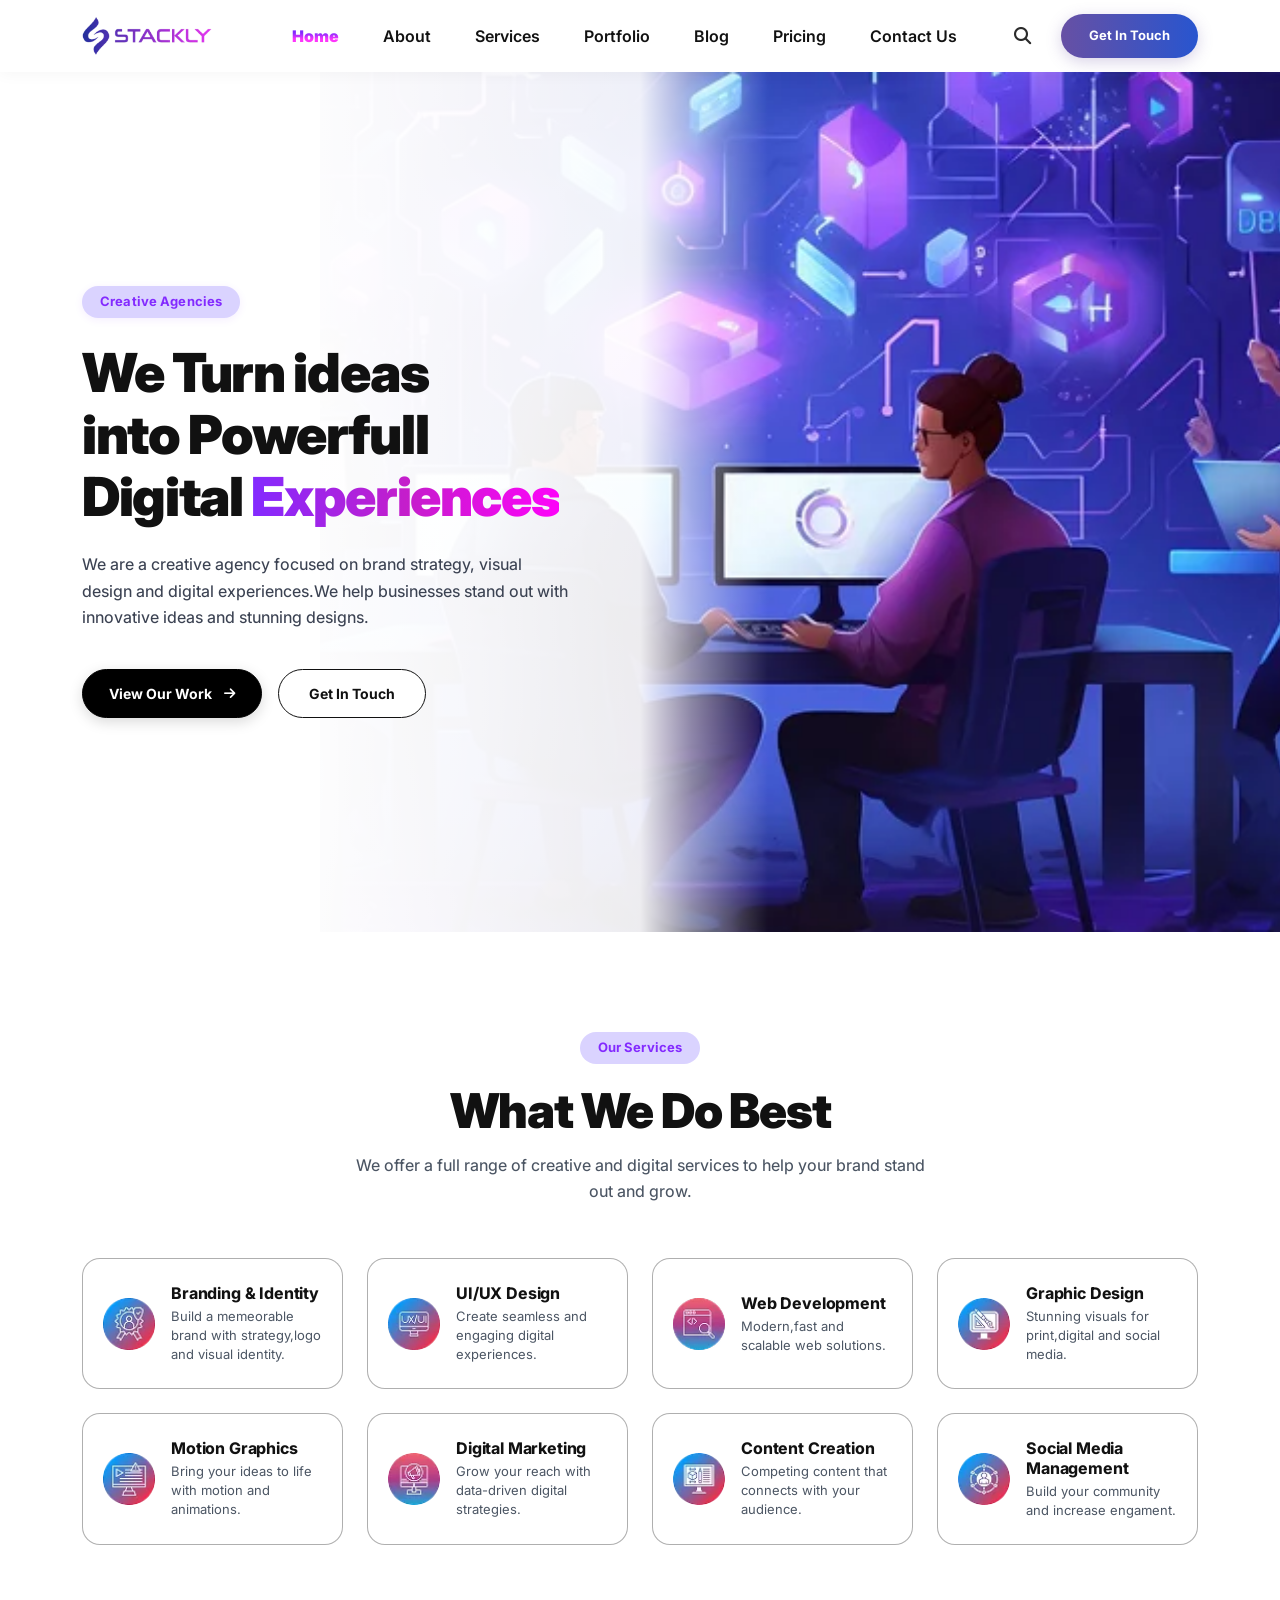
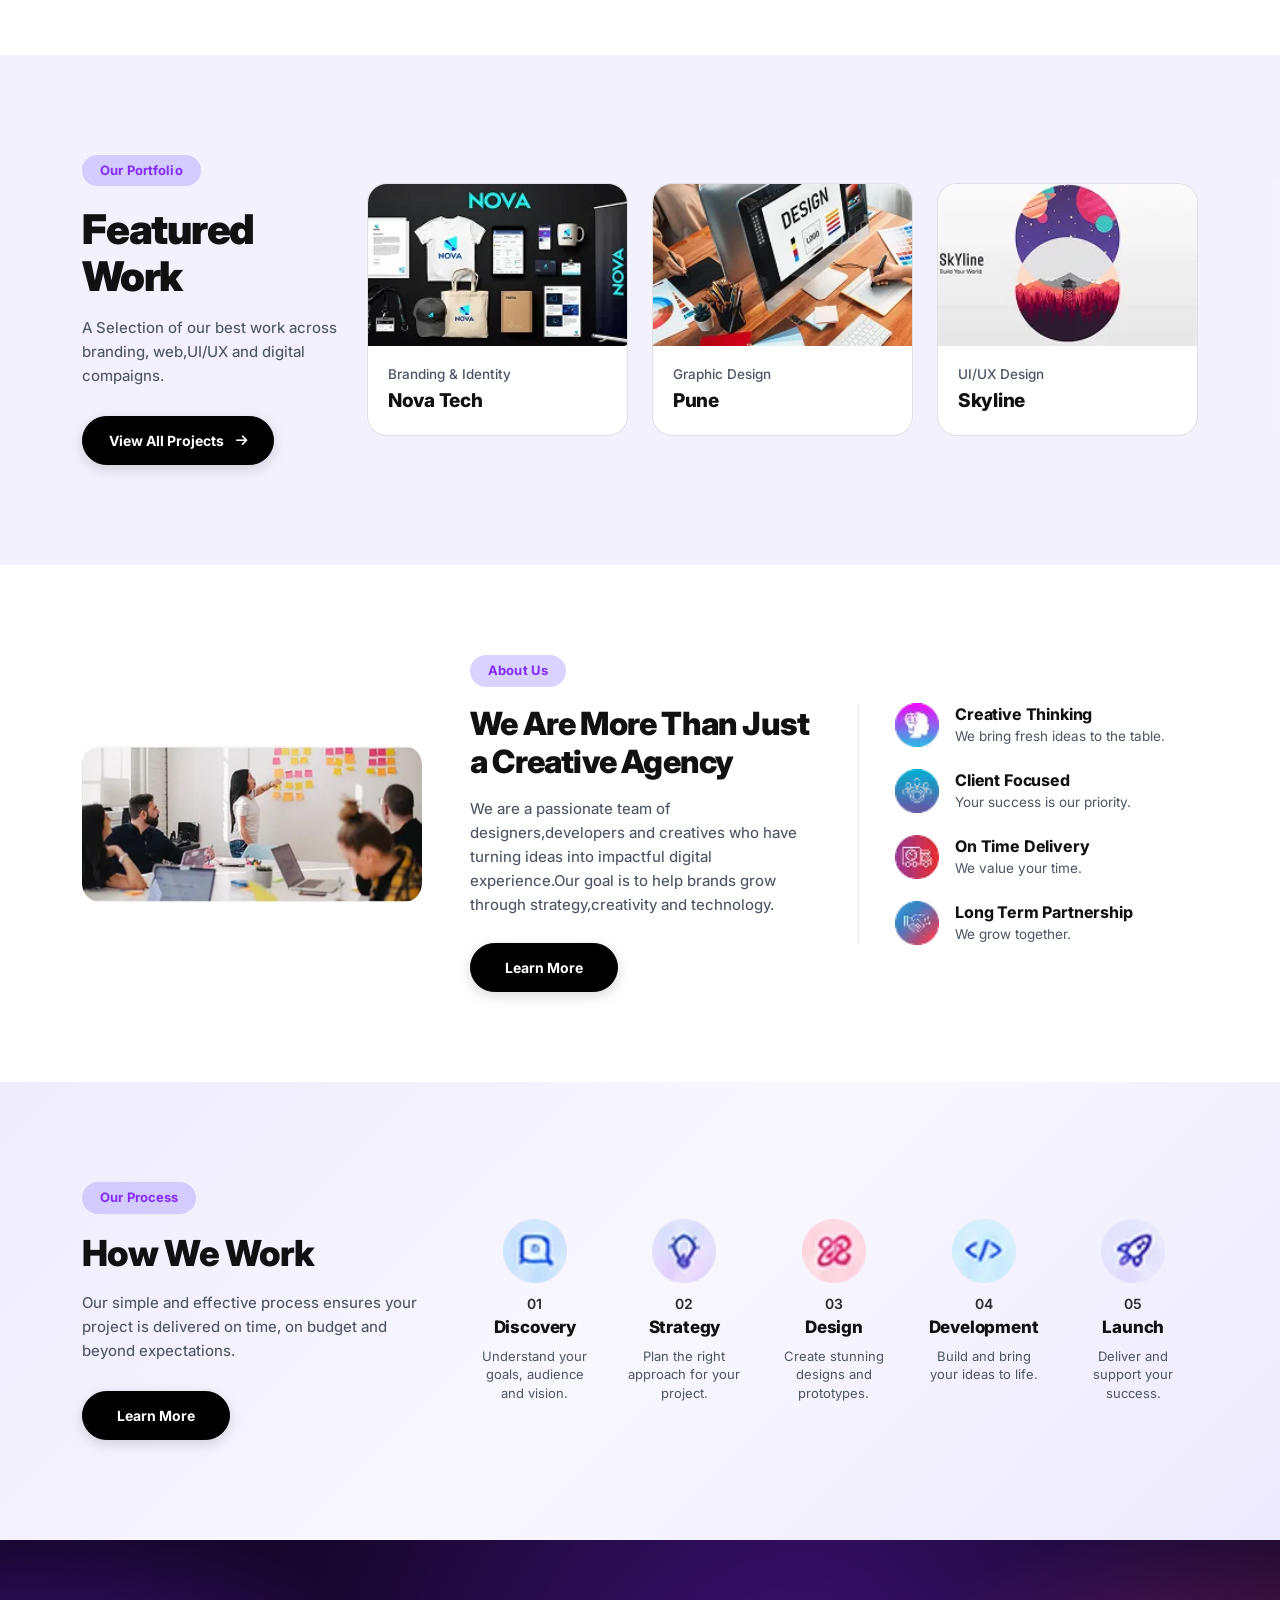
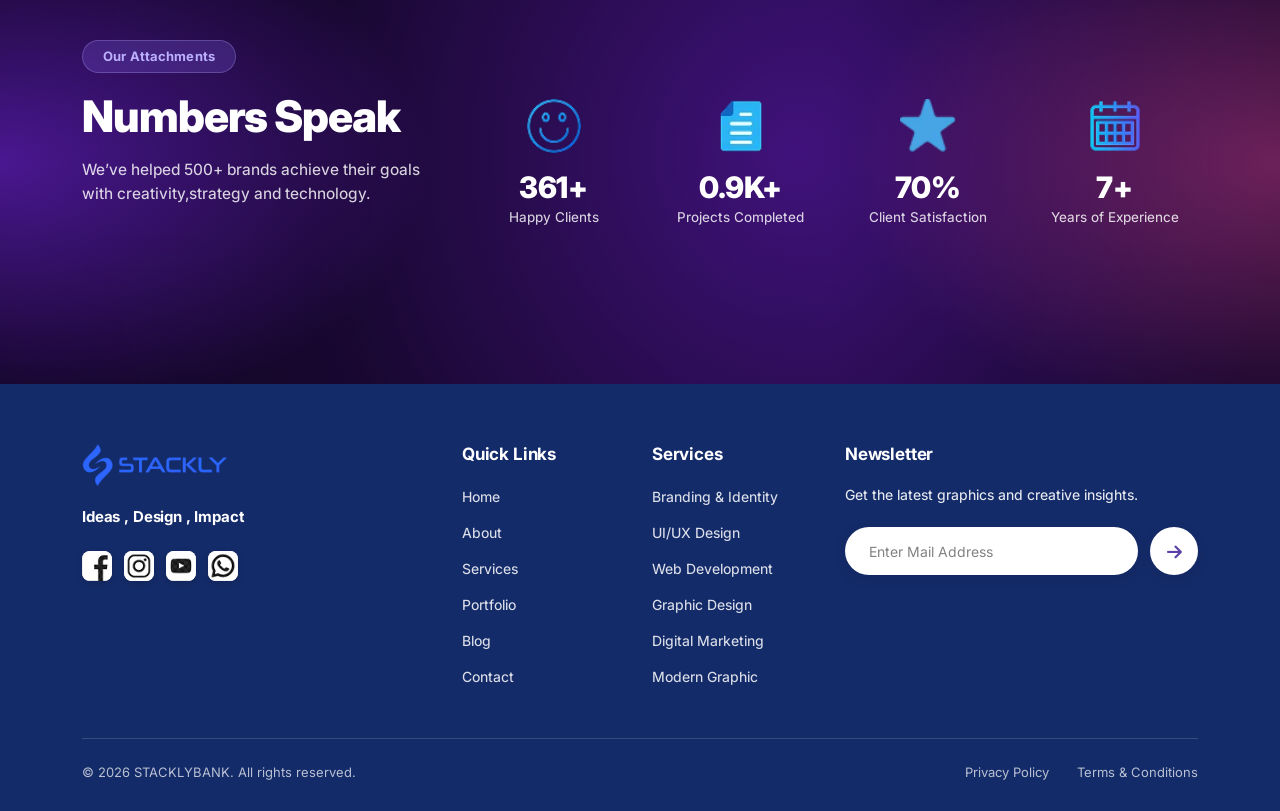
==== index.html @ 0c62f1fb "refactor: home page section updated" ====
<!doctype html>
<html lang="en">
  <head>
    <meta charset="UTF-8" />
    <meta name="viewport" content="width=device-width, initial-scale=1.0" />
    <title>Stackly - Creative Agency (Portfolio & Creative)</title>

    <!-- Google Fonts: Inter -->
    <link rel="preconnect" href="https://fonts.googleapis.com" />
    <link rel="preconnect" href="https://fonts.gstatic.com" crossorigin />
    <link
      href="https://fonts.googleapis.com/css2?family=Inter:wght@400;500;600;700;800;900&display=swap"
      rel="stylesheet"
    />

    <!-- Bootstrap 5 CSS -->
    <link
      href="https://cdn.jsdelivr.net/npm/bootstrap@5.3.3/dist/css/bootstrap.min.css"
      rel="stylesheet"
    />

    <!-- FontAwesome 6 Latest -->
    <link
      rel="stylesheet"
      href="https://cdnjs.cloudflare.com/ajax/libs/font-awesome/6.5.2/css/all.min.css"
    />

    <!-- Custom CSS -->
    <link rel="stylesheet" href="assets/css/styles.css" />
  </head>
  <body data-page="home">
    <!-- Common Header Placeholder -->
    <div id="header-placeholder"></div>

    <!-- Main Content Area -->
    <main class="main-content">
      <!-- Hero Section -->
      <section class="hero-section">
        <!-- Full Cover Hero Background Image -->
        <div class="hero-bg-cover">
          <img
            src="assets/images/home/home-hero-section-image.webp"
            alt="Creative Agency Digital Experiences"
            class="hero-bg-img"
          />
          <div class="hero-bg-overlay"></div>
        </div>

        <div class="container hero-container">
          <div class="row align-items-center min-vh-hero">
            <!-- Left Content Column -->
            <div class="col-lg-7 col-xl-6 hero-content-col">
              <div class="hero-badge">
                <span>Creative Agencies</span>
              </div>
              <h1 class="hero-title">
                We Turn ideas<br />
                into Powerfull<br />
                Digital <span class="gradient-text">Experiences</span>
              </h1>
              <p class="hero-description">
                We are a creative agency focused on brand strategy, visual
                design and digital experiences.We help businesses stand out with
                innovative ideas and stunning designs.
              </p>
              <div class="hero-cta-group">
                <a href="#" class="btn btn-hero-primary">
                  <span>View Our Work</span>
                  <span class="btn-icon">
                    <i class="fa-solid fa-arrow-right"></i>
                  </span>
                </a>
                <a href="#" class="btn btn-hero-secondary"> Get In Touch </a>
              </div>
            </div>
          </div>
        </div>
      </section>

      <!-- What We Do Best / Our Services Section -->
      <section class="what-we-do-section">
        <div class="container">
          <!-- Section Header -->
          <div class="section-header text-center">
            <div class="section-badge">
              <span>Our Services</span>
            </div>
            <h2 class="section-title">What We Do Best</h2>
            <p class="section-subtitle">
              We offer a full range of creative and digital services to help
              your brand stand out and grow.
            </p>
          </div>

          <!-- Services Grid -->
          <div class="row g-4 services-grid">
            <!-- Service Card 1 -->
            <div class="col-12 col-sm-6 col-lg-3">
              <div class="service-card">
                <div class="service-icon-wrapper">
                  <img
                    src="assets/images/home/home-what-we-do-best-img-1.webp"
                    alt="Branding & Identity"
                    class="service-icon-img"
                  />
                </div>
                <div class="service-card-content">
                  <h3 class="service-card-title">Branding &amp; Identity</h3>
                  <p class="service-card-desc">
                    Build a memeorable brand with strategy,logo and visual
                    identity.
                  </p>
                </div>
              </div>
            </div>

            <!-- Service Card 2 -->
            <div class="col-12 col-sm-6 col-lg-3">
              <div class="service-card">
                <div class="service-icon-wrapper">
                  <img
                    src="assets/images/home/home-what-we-do-best-img-2.webp"
                    alt="UI/UX Design"
                    class="service-icon-img"
                  />
                </div>
                <div class="service-card-content">
                  <h3 class="service-card-title">UI/UX Design</h3>
                  <p class="service-card-desc">
                    Create seamless and engaging digital experiences.
                  </p>
                </div>
              </div>
            </div>

            <!-- Service Card 3 -->
            <div class="col-12 col-sm-6 col-lg-3">
              <div class="service-card">
                <div class="service-icon-wrapper">
                  <img
                    src="assets/images/home/home-what-we-do-best-img-3.webp"
                    alt="Web Development"
                    class="service-icon-img"
                  />
                </div>
                <div class="service-card-content">
                  <h3 class="service-card-title">Web Development</h3>
                  <p class="service-card-desc">
                    Modern,fast and scalable web solutions.
                  </p>
                </div>
              </div>
            </div>

            <!-- Service Card 4 -->
            <div class="col-12 col-sm-6 col-lg-3">
              <div class="service-card">
                <div class="service-icon-wrapper">
                  <img
                    src="assets/images/home/home-what-we-do-best-img-4.webp"
                    alt="Graphic Design"
                    class="service-icon-img"
                  />
                </div>
                <div class="service-card-content">
                  <h3 class="service-card-title">Graphic Design</h3>
                  <p class="service-card-desc">
                    Stunning visuals for print,digital and social media.
                  </p>
                </div>
              </div>
            </div>

            <!-- Service Card 5 -->
            <div class="col-12 col-sm-6 col-lg-3">
              <div class="service-card">
                <div class="service-icon-wrapper">
                  <img
                    src="assets/images/home/home-what-we-do-best-img-5.webp"
                    alt="Motion Graphics"
                    class="service-icon-img"
                  />
                </div>
                <div class="service-card-content">
                  <h3 class="service-card-title">Motion Graphics</h3>
                  <p class="service-card-desc">
                    Bring your ideas to life with motion and animations.
                  </p>
                </div>
              </div>
            </div>

            <!-- Service Card 6 -->
            <div class="col-12 col-sm-6 col-lg-3">
              <div class="service-card">
                <div class="service-icon-wrapper">
                  <img
                    src="assets/images/home/home-what-we-do-best-img-6.webp"
                    alt="Digital Marketing"
                    class="service-icon-img"
                  />
                </div>
                <div class="service-card-content">
                  <h3 class="service-card-title">Digital Marketing</h3>
                  <p class="service-card-desc">
                    Grow your reach with data-driven digital strategies.
                  </p>
                </div>
              </div>
            </div>

            <!-- Service Card 7 -->
            <div class="col-12 col-sm-6 col-lg-3">
              <div class="service-card">
                <div class="service-icon-wrapper">
                  <img
                    src="assets/images/home/home-what-we-do-best-img-7.webp"
                    alt="Content Creation"
                    class="service-icon-img"
                  />
                </div>
                <div class="service-card-content">
                  <h3 class="service-card-title">Content Creation</h3>
                  <p class="service-card-desc">
                    Competing content that connects with your audience.
                  </p>
                </div>
              </div>
            </div>

            <!-- Service Card 8 -->
            <div class="col-12 col-sm-6 col-lg-3">
              <div class="service-card">
                <div class="service-icon-wrapper">
                  <img
                    src="assets/images/home/home-what-we-do-best-img-8.webp"
                    alt="Social Media Management"
                    class="service-icon-img"
                  />
                </div>
                <div class="service-card-content">
                  <h3 class="service-card-title">Social Media Management</h3>
                  <p class="service-card-desc">
                    Build your community and increase engament.
                  </p>
                </div>
              </div>
            </div>
          </div>
        </div>
      </section>

      <!-- Featured Work / Our Portfolio Section -->
      <section class="featured-work-section">
        <div class="container">
          <div class="row g-4 align-items-center">
            <!-- Left Info Column -->
            <div class="col-12 col-lg-3">
              <div class="featured-work-content">
                <div class="featured-badge">
                  <span>Our Portfolio</span>
                </div>
                <h2 class="featured-title">Featured Work</h2>
                <p class="featured-desc">
                  A Selection of our best work across branding, web,UI/UX and
                  digital compaigns.
                </p>
                <a href="#" class="btn btn-featured-work">
                  <span>View All Projects</span>
                  <span class="btn-icon">
                    <i class="fa-solid fa-arrow-right"></i>
                  </span>
                </a>
              </div>
            </div>

            <!-- Card 1: Nova Tech -->
            <div class="col-12 col-sm-6 col-md-4 col-lg-3">
              <a href="#" class="featured-work-card-link">
                <div class="featured-work-card">
                  <div class="featured-work-img-wrapper">
                    <img
                      src="assets/images/home/home-featured-work-1.webp"
                      alt="Nova Tech - Branding & Identity"
                      class="featured-work-img"
                    />
                  </div>
                  <div class="featured-work-card-body">
                    <span class="featured-work-category"
                      >Branding &amp; Identity</span
                    >
                    <h3 class="featured-work-title">Nova Tech</h3>
                  </div>
                </div>
              </a>
            </div>

            <!-- Card 2: Pune -->
            <div class="col-12 col-sm-6 col-md-4 col-lg-3">
              <a href="#" class="featured-work-card-link">
                <div class="featured-work-card">
                  <div class="featured-work-img-wrapper">
                    <img
                      src="assets/images/home/home-featured-work-2.webp"
                      alt="Graphic Design - Pune"
                      class="featured-work-img"
                    />
                  </div>
                  <div class="featured-work-card-body">
                    <span class="featured-work-category">Graphic Design</span>
                    <h3 class="featured-work-title">Pune</h3>
                  </div>
                </div>
              </a>
            </div>

            <!-- Card 3: Skyline -->
            <div class="col-12 col-sm-6 col-md-4 col-lg-3">
              <a href="#" class="featured-work-card-link">
                <div class="featured-work-card">
                  <div class="featured-work-img-wrapper">
                    <img
                      src="assets/images/home/home-featured-work-3.webp"
                      alt="UI/UX Design - Skyline"
                      class="featured-work-img"
                    />
                  </div>
                  <div class="featured-work-card-body">
                    <span class="featured-work-category">UI/UX Design</span>
                    <h3 class="featured-work-title">Skyline</h3>
                  </div>
                </div>
              </a>
            </div>
          </div>
        </div>
      </section>

      <!-- About Us Section -->
      <section class="home-about-section">
        <div class="container">
          <div class="row align-items-center g-4 g-xl-5">
            <!-- Left Column: Image -->
            <div class="col-12 col-lg-4 col-xl-4">
              <div class="home-about-img-wrapper">
                <img
                  src="assets/images/home/home-about-us-leftside-image.webp"
                  alt="We Are More Than Just a Creative Agency"
                  class="home-about-img"
                />
              </div>
            </div>

            <!-- Middle Column: Content & CTA -->
            <div class="col-12 col-lg-4 col-xl-4">
              <div class="home-about-content">
                <div class="home-about-badge">
                  <span>About Us</span>
                </div>
                <h2 class="home-about-title">
                  We Are More Than Just<br />a Creative Agency
                </h2>
                <p class="home-about-desc">
                  We are a passionate team of designers,developers and creatives
                  who have turning ideas into impactful digital experience.Our
                  goal is to help brands grow through strategy,creativity and
                  technology.
                </p>
                <div class="home-about-cta">
                  <a href="#" class="btn btn-home-about"> Learn More </a>
                </div>
              </div>
            </div>

            <!-- Right Column: Features List with Divider -->
            <div class="col-12 col-lg-4 col-xl-4">
              <div class="home-about-features">
                <!-- Feature 1 -->
                <div class="home-about-feature-item">
                  <div class="home-about-feature-icon">
                    <img
                      src="assets/images/home/home-about-us-icon-1.webp"
                      alt="Creative Thinking"
                    />
                  </div>
                  <div class="home-about-feature-text">
                    <h3 class="home-about-feature-title">Creative Thinking</h3>
                    <p class="home-about-feature-desc">
                      We bring fresh ideas to the table.
                    </p>
                  </div>
                </div>

                <!-- Feature 2 -->
                <div class="home-about-feature-item">
                  <div class="home-about-feature-icon">
                    <img
                      src="assets/images/home/home-about-us-icon-2.webp"
                      alt="Client Focused"
                    />
                  </div>
                  <div class="home-about-feature-text">
                    <h3 class="home-about-feature-title">Client Focused</h3>
                    <p class="home-about-feature-desc">
                      Your success is our priority.
                    </p>
                  </div>
                </div>

                <!-- Feature 3 -->
                <div class="home-about-feature-item">
                  <div class="home-about-feature-icon">
                    <img
                      src="assets/images/home/home-about-us-icon-3.webp"
                      alt="On Time Delivery"
                    />
                  </div>
                  <div class="home-about-feature-text">
                    <h3 class="home-about-feature-title">On Time Delivery</h3>
                    <p class="home-about-feature-desc">We value your time.</p>
                  </div>
                </div>

                <!-- Feature 4 -->
                <div class="home-about-feature-item">
                  <div class="home-about-feature-icon">
                    <img
                      src="assets/images/home/home-about-us-icon-4.webp"
                      alt="Long Term Partnership"
                    />
                  </div>
                  <div class="home-about-feature-text">
                    <h3 class="home-about-feature-title">
                      Long Term Partnership
                    </h3>
                    <p class="home-about-feature-desc">We grow together.</p>
                  </div>
                </div>
              </div>
            </div>
          </div>
        </div>
      </section>

      <!-- Our Process / How We Work Section -->
      <section class="home-process-section">
        <div class="container">
          <div class="row align-items-center g-4 g-xl-5">
            <!-- Left Column: Content & CTA -->
            <div class="col-12 col-lg-4 col-xl-4">
              <div class="home-process-content">
                <div class="home-process-badge">
                  <span>Our Process</span>
                </div>
                <h2 class="home-process-title">How We Work</h2>
                <p class="home-process-desc">
                  Our simple and effective process ensures your project is
                  delivered on time, on budget and beyond expectations.
                </p>
                <div class="home-process-cta">
                  <a href="#" class="btn btn-home-process"> Learn More </a>
                </div>
              </div>
            </div>

            <!-- Right Column: 5 Step Process Grid -->
            <div class="col-12 col-lg-8 col-xl-8">
              <div class="home-process-steps">
                <!-- Step 1 -->
                <div class="home-process-step-item">
                  <div class="process-icon-wrapper">
                    <img
                      src="assets/images/home/home-our-process-icon-1.webp"
                      alt="Discovery"
                      class="process-icon-img"
                    />
                  </div>
                  <span class="process-step-number">01</span>
                  <h3 class="process-step-title">Discovery</h3>
                  <p class="process-step-desc">
                    Understand your goals, audience and vision.
                  </p>
                </div>

                <!-- Step 2 -->
                <div class="home-process-step-item">
                  <div class="process-icon-wrapper">
                    <img
                      src="assets/images/home/home-our-process-icon-2.webp"
                      alt="Strategy"
                      class="process-icon-img"
                    />
                  </div>
                  <span class="process-step-number">02</span>
                  <h3 class="process-step-title">Strategy</h3>
                  <p class="process-step-desc">
                    Plan the right approach for your project.
                  </p>
                </div>

                <!-- Step 3 -->
                <div class="home-process-step-item">
                  <div class="process-icon-wrapper">
                    <img
                      src="assets/images/home/home-our-process-icon-3.webp"
                      alt="Design"
                      class="process-icon-img"
                    />
                  </div>
                  <span class="process-step-number">03</span>
                  <h3 class="process-step-title">Design</h3>
                  <p class="process-step-desc">
                    Create stunning designs and prototypes.
                  </p>
                </div>

                <!-- Step 4 -->
                <div class="home-process-step-item">
                  <div class="process-icon-wrapper">
                    <img
                      src="assets/images/home/home-our-process-icon-4.webp"
                      alt="Development"
                      class="process-icon-img"
                    />
                  </div>
                  <span class="process-step-number">04</span>
                  <h3 class="process-step-title">Development</h3>
                  <p class="process-step-desc">
                    Build and bring your ideas to life.
                  </p>
                </div>

                <!-- Step 5 -->
                <div class="home-process-step-item">
                  <div class="process-icon-wrapper">
                    <img
                      src="assets/images/home/home-our-process-icon-5.webp"
                      alt="Launch"
                      class="process-icon-img"
                    />
                  </div>
                  <span class="process-step-number">05</span>
                  <h3 class="process-step-title">Launch</h3>
                  <p class="process-step-desc">
                    Deliver and support your success.
                  </p>
                </div>
              </div>
            </div>
          </div>
        </div>
      </section>

      <!-- Numbers Speak / Our Attachments Section -->
      <section class="home-stats-section">
        <div class="container">
          <div class="row align-items-center g-4 g-xl-5">
            <!-- Left Column: Content & CTA -->
            <div class="col-12 col-lg-5 col-xl-4">
              <div class="home-stats-content">
                <div class="home-stats-badge">
                  <span>Our Attachments</span>
                </div>
                <h2 class="home-stats-title">Numbers Speak</h2>
                <p class="home-stats-desc">
                  We’ve helped 500+ brands achieve their goals with
                  creativity,strategy and technology.
                </p>
                <div class="home-stats-cta">
                  <a href="#" class="btn btn-home-stats"> View All </a>
                </div>
              </div>
            </div>

            <!-- Right Column: 4 Stats / Counter Grid -->
            <div class="col-12 col-lg-7 col-xl-8">
              <div class="home-stats-grid">
                <!-- Stat 1: Happy Clients -->
                <div class="home-stat-item">
                  <div class="stat-icon-wrapper">
                    <img
                      src="assets/images/home/home-our-attachments-icon-1.webp"
                      alt="Happy Clients"
                      class="stat-icon-img"
                    />
                  </div>
                  <div class="stat-number-wrapper">
                    <span class="stat-number" data-target="500" data-suffix="+"
                      >0</span
                    >
                  </div>
                  <p class="stat-label">Happy Clients</p>
                </div>

                <!-- Stat 2: Projects Completed -->
                <div class="home-stat-item">
                  <div class="stat-icon-wrapper">
                    <img
                      src="assets/images/home/home-our-attachments-icon-2.webp"
                      alt="Projects Completed"
                      class="stat-icon-img"
                    />
                  </div>
                  <div class="stat-number-wrapper">
                    <span
                      class="stat-number"
                      data-target="1.2"
                      data-decimals="1"
                      data-suffix="K+"
                      >0</span
                    >
                  </div>
                  <p class="stat-label">Projects Completed</p>
                </div>

                <!-- Stat 3: Client Satisfaction -->
                <div class="home-stat-item">
                  <div class="stat-icon-wrapper">
                    <img
                      src="assets/images/home/home-our-attachments-icon-3.webp"
                      alt="Client Satisfaction"
                      class="stat-icon-img"
                    />
                  </div>
                  <div class="stat-number-wrapper">
                    <span class="stat-number" data-target="98" data-suffix="%"
                      >0</span
                    >
                  </div>
                  <p class="stat-label">Client Satisfaction</p>
                </div>

                <!-- Stat 4: Years of Experience -->
                <div class="home-stat-item">
                  <div class="stat-icon-wrapper">
                    <img
                      src="assets/images/home/home-our-attachments-icon-4.webp"
                      alt="Years of Experience"
                      class="stat-icon-img"
                    />
                  </div>
                  <div class="stat-number-wrapper">
                    <span class="stat-number" data-target="10" data-suffix="+"
                      >0</span
                    >
                  </div>
                  <p class="stat-label">Years of Experience</p>
                </div>
              </div>
            </div>
          </div>
        </div>
      </section>
    </main>

    <!-- Common Footer Placeholder -->
    <div id="footer-placeholder"></div>

    <!-- Bootstrap 5 JS Bundle -->
    <script src="https://cdn.jsdelivr.net/npm/bootstrap@5.3.3/dist/js/bootstrap.bundle.min.js"></script>

    <!-- Custom JS -->
    <script src="assets/js/script.js"></script>
  </body>
</html>
---- assets/css/styles.css ----
@import url("https://fonts.googleapis.com/css2?family=Inter:wght@400;500;600;700;800;900&display=swap");

:root {
  --font-inter:
    "Inter", -apple-system, BlinkMacSystemFont, "Segoe UI", Roboto, sans-serif;
  --nav-active-gradient: linear-gradient(
    180deg,
    #832aff 40.38%,
    rgba(253, 3, 249, 0.8) 59.62%
  );
  --btn-nav-gradient: linear-gradient(90deg, #6750a4 0%, #2855cf 100%);
  --nav-link-color: #121212;
  --header-bg: #ffffff;
  --header-height: 72px;
}

/* Base Body Styles */
body {
  font-family: var(--font-inter);
  margin: 0;
  padding: 0;
  padding-top: var(--header-height);
  background-color: #fdfdfd;
  color: #121212;
}

/* ==========================================================================
   HEADER COMPONENT STYLES
   ========================================================================== */

.site-header {
  background-color: var(--header-bg);
  position: fixed;
  top: 0;
  left: 0;
  right: 0;
  z-index: 1050;
  width: 100%;
  box-shadow: 0 2px 15px rgba(0, 0, 0, 0.04);
  transition:
    background-color 0.3s ease,
    box-shadow 0.3s ease;
}

.site-header.scrolled {
  box-shadow: 0 4px 20px rgba(0, 0, 0, 0.08);
  background-color: rgba(255, 255, 255, 0.98);
  backdrop-filter: blur(8px);
  -webkit-backdrop-filter: blur(8px);
}

.site-header .navbar {
  padding: 14px 0;
}

/* Brand Logo */
.site-header .header-logo-link {
  display: inline-flex;
  align-items: center;
  padding: 0;
  margin-right: 2rem;
}

.site-header .header-logo-img {
  height: 38px;
  width: auto;
  object-fit: contain;
  transition: transform 0.25s ease;
}

.site-header .header-logo-link:hover .header-logo-img {
  transform: scale(1.03);
}

/* Navigation Links */
.site-header .header-nav {
  display: flex;
  align-items: center;
  gap: 20px;
}

.site-header .nav-link {
  font-family: var(--font-inter);
  font-weight: 600;
  font-style: normal;
  font-size: 16px;
  line-height: 100%;
  letter-spacing: 0%;
  color: var(--nav-link-color);
  padding: 8px 12px !important;
  transition: all 0.25s ease;
  position: relative;
  display: inline-block;
}

/* Hover & Active States for Navlinks */
.site-header .nav-link:hover,
.site-header .nav-link.active {
  background: var(--nav-active-gradient);
  -webkit-background-clip: text;
  font-weight: 900;
  -webkit-text-fill-color: transparent;
  background-clip: text;
  color: transparent !important;
}

/* Action Section (Search + Button) */
.site-header .header-actions {
  gap: 20px;
}

/* Search Icon Button */
.site-header .header-search-btn {
  background: transparent;
  border: none;
  outline: none;
  color: #2b2b2b;
  font-size: 17px;
  cursor: pointer;
  padding: 6px 10px;
  display: inline-flex;
  align-items: center;
  justify-content: center;
  transition:
    color 0.25s ease,
    transform 0.25s ease;
}

.site-header .header-search-btn:hover {
  color: #832aff;
  transform: scale(1.1);
}

/* Get In Touch Gradient Button */
.site-header .header-btn {
  background: var(--btn-nav-gradient);
  color: #ffffff !important;
  font-family: var(--font-inter);
  font-weight: 700;
  font-size: 13px;
  padding: 12px 28px;
  border-radius: 50px;
  border: none;
  display: inline-flex;
  align-items: center;
  justify-content: center;
  white-space: nowrap;
  box-shadow: 0 4px 15px rgba(103, 80, 164, 0.25);
  transition: all 0.3s cubic-bezier(0.2, 0.8, 0.2, 1);
}

.site-header .header-btn:hover {
  transform: translateY(-2px);
  box-shadow: 0 6px 20px rgba(103, 80, 164, 0.45);
  opacity: 0.95;
}

.site-header .header-btn:active {
  transform: translateY(0);
}

/* Mobile Toggler */
.site-header .navbar-toggler {
  border: none;
  padding: 6px 10px;
  font-size: 1.25rem;
}

.site-header .navbar-toggler:focus {
  box-shadow: none;
}

/* ==========================================================================
   HERO SECTION STYLES (FULL COVER)
   ========================================================================== */

.hero-section {
  position: relative;
  background-color: #ffffff;
  overflow: hidden;
  min-height: calc(100vh - 76px);
  display: flex;
  align-items: center;
  padding: 80px 0;
}

/* Full Section Background Image Cover */
.hero-bg-cover {
  position: absolute;
  top: 0;
  left: 0;
  right: 0;
  bottom: 0;
  width: 100%;
  height: 100%;
  overflow: hidden;
  z-index: 1;
}

.hero-bg-img {
  position: absolute;
  top: 0;
  right: 0;
  width: 75%;
  height: 100%;
  object-fit: cover;
  object-position: center center;
  transition: transform 0.6s cubic-bezier(0.2, 0.8, 0.2, 1);
}

/* Seamless Left-to-Right Fade Overlay */
.hero-bg-overlay {
  position: absolute;
  top: 0;
  left: 0;
  right: 0;
  bottom: 0;
  width: 100%;
  height: 100%;
  background: linear-gradient(
    90deg,
    #ffffff 0%,
    #ffffff 20%,
    rgba(255, 255, 255, 0.92) 50%,
    rgba(255, 255, 255, 0.5) 54%,
    rgba(255, 255, 255, 0) 60%
  );
  pointer-events: none;
}

/* Content Container & Layering */
.hero-container {
  position: relative;
  z-index: 5;
}

.min-vh-hero {
  min-height: calc(100vh - 200px);
}

.hero-content-col {
  padding-right: 2rem;
  z-index: 5;
}

/* Badge */
.hero-badge {
  display: inline-flex;
  align-items: center;
  background: #bcb0ff8c;
  color: #832aff;
  font-size: 13px;
  font-weight: 700;
  padding: 6px 18px;
  border-radius: 50px;
  margin-bottom: 24px;
  letter-spacing: 0.01em;
  box-shadow: 0 2px 8px rgba(131, 42, 255, 0.08);
}

/* Hero Heading */
.hero-title {
  font-family: var(--font-inter);
  font-size: clamp(2.4rem, 4.2vw, 3.85rem);
  font-weight: 900;
  line-height: 1.15;
  letter-spacing: -0.025em;
  color: #111111;
  margin-bottom: 24px;
}

/* Gradient Text for "Experiences" */
.gradient-text {
  background: linear-gradient(90deg, #832aff 0%, #c41ecb 50%, #fd03f9 100%);
  -webkit-background-clip: text;
  -webkit-text-fill-color: transparent;
  background-clip: text;
  color: transparent;
  display: inline-block;
}

/* Hero Description */
.hero-description {
  font-family: var(--font-inter);
  font-size: 16px;
  line-height: 1.65;
  color: #3b4252;
  max-width: 490px;
  margin-bottom: 38px;
  font-weight: 450;
}

/* CTA Buttons */
.hero-cta-group {
  display: flex;
  align-items: center;
  gap: 16px;
  flex-wrap: wrap;
}

.btn-hero-primary {
  background-color: #000000;
  color: #ffffff !important;
  font-family: var(--font-inter);
  font-weight: 700;
  font-size: 14px;
  padding: 13px 26px;
  border-radius: 50px;
  border: 1.5px solid #000000;
  display: inline-flex;
  align-items: center;
  gap: 12px;
  text-decoration: none;
  transition: all 0.3s cubic-bezier(0.2, 0.8, 0.2, 1);
  box-shadow: 0 4px 14px rgba(0, 0, 0, 0.15);
}

.btn-hero-primary .btn-icon {
  display: inline-flex;
  align-items: center;
  justify-content: center;
  font-size: 13px;
  transition: transform 0.25s ease;
}

.btn-hero-primary:hover {
  background-color: #222222;
  border-color: #222222;
  transform: translateY(-2px);
  box-shadow: 0 8px 24px rgba(0, 0, 0, 0.25);
}

.btn-hero-primary:hover .btn-icon {
  transform: translateX(4px);
}

.btn-hero-secondary {
  background-color: #ffffff;
  color: #111111 !important;
  font-family: var(--font-inter);
  font-weight: 700;
  font-size: 14px;
  padding: 13px 30px;
  border-radius: 50px;
  border: 1.5px solid #111111;
  display: inline-flex;
  align-items: center;
  justify-content: center;
  text-decoration: none;
  transition: all 0.3s cubic-bezier(0.2, 0.8, 0.2, 1);
}

.btn-hero-secondary:hover {
  background-color: #f8f9fa;
  border-color: #000000;
  transform: translateY(-2px);
  box-shadow: 0 6px 18px rgba(0, 0, 0, 0.08);
}

.btn-hero-primary:active,
.btn-hero-secondary:active {
  transform: translateY(0);
}

/* ==========================================================================
   RESPONSIVE ADJUSTMENTS
   ========================================================================== */

@media (max-width: 991.98px) {
  .site-header .navbar-collapse {
    background-color: #ffffff;
    padding: 18px;
    border-radius: 12px;
    margin-top: 12px;
    box-shadow: 0 10px 30px rgba(0, 0, 0, 0.08);
    max-height: calc(100vh - 90px);
    overflow-y: auto;
  }

  .site-header .header-nav {
    gap: 10px;
    align-items: flex-start;
    margin-bottom: 16px;
  }

  .site-header .header-actions {
    display: flex;
    align-items: center;
    justify-content: space-between;
    width: 100%;
    padding-top: 12px;
    border-top: 1px solid rgba(0, 0, 0, 0.06);
  }

  .site-header .header-btn {
    width: 100%;
    text-align: center;
  }

  /* Hero Mobile Styles */
  .hero-section {
    padding: 30px 0;
    min-height: auto;
  }

  .min-vh-hero {
    min-height: auto;
  }

  .hero-bg-overlay {
    background: linear-gradient(
      180deg,
      rgba(255, 255, 255, 0.95) 0%,
      rgba(255, 255, 255, 0.9) 60%,
      rgba(255, 255, 255, 0.65) 100%
    );
  }

  .hero-content-col {
    padding-right: 0;
    text-align: left;
  }
}

@media (max-width: 575.98px) {
  .hero-title {
    font-size: 2.2rem;
  }

  .hero-cta-group {
    flex-direction: column;
    align-items: stretch;
  }

  .btn-hero-primary,
  .btn-hero-secondary {
    width: 100%;
    justify-content: center;
  }
}

/* ==========================================================================
   WHAT WE DO BEST / OUR SERVICES SECTION
   ========================================================================== */

.what-we-do-section {
  padding: 100px 0 110px 0;
  background-color: #ffffff;
}

.what-we-do-section .section-header {
  margin-bottom: 54px;
}

.what-we-do-section .section-badge {
  display: inline-flex;
  align-items: center;
  justify-content: center;
  background-color: #bcb0ff8c;
  color: #832aff;
  font-size: 13px;
  font-weight: 700;
  padding: 6px 18px;
  border-radius: 50px;
  margin-bottom: 18px;
  letter-spacing: 0.01em;
}

.what-we-do-section .section-title {
  font-family: var(--font-inter);
  font-size: clamp(2.2rem, 3.8vw, 3rem);
  font-weight: 900;
  color: #111111;
  letter-spacing: -0.025em;
  line-height: 1.2;
  margin-bottom: 14px;
}

.what-we-do-section .section-subtitle {
  font-family: var(--font-inter);
  font-size: 16px;
  font-weight: 450;
  line-height: 1.6;
  color: #4b5563;
  max-width: 580px;
  margin-left: auto;
  margin-right: auto;
  margin-bottom: 0;
}

/* Service Card Styles */
.service-card {
  background-color: #ffffff;
  border: 0.3px solid #00000050;
  border-radius: 18px;
  padding: 24px 20px;
  display: flex;
  align-items: center;
  gap: 16px;
  height: 100%;
  box-sizing: border-box;
  transition: all 0.3s cubic-bezier(0.2, 0.8, 0.2, 1);
}

.service-card:hover {
  transform: translateY(-4px);
  box-shadow: 0 12px 30px rgba(0, 0, 0, 0.05);
}

.service-icon-wrapper {
  width: 52px;
  height: 52px;
  min-width: 52px;
  display: flex;
  align-items: center;
  justify-content: center;
  flex-shrink: 0;
}

.service-icon-img {
  width: 100%;
  height: 100%;
  object-fit: contain;
  display: block;
}

.service-card-content {
  flex: 1;
}

.service-card-title {
  font-family: var(--font-inter);
  font-size: 16px;
  font-weight: 750;
  color: #111111;
  margin: 0 0 4px 0;
  line-height: 1.25;
  letter-spacing: -0.01em;
}

.service-card-desc {
  font-family: var(--font-inter);
  font-size: 13px;
  line-height: 1.45;
  color: #4b5563;
  margin: 0;
  font-weight: 400;
}

@media (max-width: 991.98px) {
  .what-we-do-section {
    padding: 70px 0 80px 0;
  }

  .what-we-do-section .section-header {
    margin-bottom: 40px;
  }
}

@media (max-width: 575.98px) {
  .what-we-do-section {
    padding: 50px 0 60px 0;
  }

  .service-card {
    padding: 20px 18px;
    gap: 14px;
  }

  .service-icon-wrapper {
    width: 48px;
    height: 48px;
    min-width: 48px;
  }
}

/* ==========================================================================
   FEATURED WORK / OUR PORTFOLIO SECTION
   ========================================================================== */

.featured-work-section {
  padding: 100px 0;
  background-color: #bcb0ff26;
}

.featured-work-content {
  display: flex;
  flex-direction: column;
  align-items: flex-start;
  justify-content: center;
  height: 100%;
}

.featured-badge {
  display: inline-flex;
  align-items: center;
  justify-content: center;
  background-color: #bcb0ff8c;
  color: #832aff;
  font-size: 13px;
  font-weight: 700;
  padding: 6px 18px;
  border-radius: 50px;
  margin-bottom: 20px;
  letter-spacing: 0.01em;
}

.featured-title {
  font-family: var(--font-inter);
  font-size: clamp(2rem, 3.2vw, 2.75rem);
  font-weight: 900;
  color: #111111;
  letter-spacing: -0.03em;
  line-height: 1.15;
  margin-bottom: 16px;
}

.featured-desc {
  font-family: var(--font-inter);
  font-size: 15px;
  font-weight: 450;
  line-height: 1.6;
  color: #4b5563;
  margin-bottom: 28px;
}

.btn-featured-work {
  background-color: #000000;
  color: #ffffff !important;
  font-family: var(--font-inter);
  font-weight: 700;
  font-size: 14px;
  padding: 13px 26px;
  border-radius: 50px;
  border: 1.5px solid #000000;
  display: inline-flex;
  align-items: center;
  gap: 12px;
  text-decoration: none;
  transition: all 0.3s cubic-bezier(0.2, 0.8, 0.2, 1);
  box-shadow: 0 4px 14px rgba(0, 0, 0, 0.15);
}

.btn-featured-work .btn-icon {
  display: inline-flex;
  align-items: center;
  justify-content: center;
  font-size: 13px;
  transition: transform 0.25s ease;
}

.btn-featured-work:hover {
  background-color: #222222;
  border-color: #222222;
  transform: translateY(-2px);
  box-shadow: 0 8px 24px rgba(0, 0, 0, 0.25);
}

.btn-featured-work:hover .btn-icon {
  transform: translateX(4px);
}

.btn-featured-work:active {
  transform: translateY(0);
}

/* Featured Work Card */
.featured-work-card-link {
  text-decoration: none;
  color: inherit;
  display: block;
  height: 100%;
}

.featured-work-card {
  background-color: #ffffff;
  border: 0.8px solid rgba(0, 0, 0, 0.12);
  border-radius: 20px;
  overflow: hidden;
  height: 100%;
  display: flex;
  flex-direction: column;
  transition: all 0.35s cubic-bezier(0.2, 0.8, 0.2, 1);
}

.featured-work-card:hover {
  transform: translateY(-6px);
  border-color: rgba(0, 0, 0, 0.2);
  box-shadow: 0 16px 36px rgba(0, 0, 0, 0.08);
}

.featured-work-img-wrapper {
  width: 100%;
  aspect-ratio: 16 / 10;
  overflow: hidden;
  background-color: #f3f4f6;
}

.featured-work-img {
  width: 100%;
  height: 100%;
  object-fit: cover;
  display: block;
  transition: transform 0.5s cubic-bezier(0.2, 0.8, 0.2, 1);
}

.featured-work-card:hover .featured-work-img {
  transform: scale(1.04);
}

.featured-work-card-body {
  padding: 18px 20px 22px 20px;
  display: flex;
  flex-direction: column;
  justify-content: center;
  flex-grow: 1;
}

.featured-work-category {
  font-family: var(--font-inter);
  font-size: 13.5px;
  font-weight: 500;
  color: #4b5563;
  margin-bottom: 4px;
  display: block;
}

.featured-work-title {
  font-family: var(--font-inter);
  font-size: 19px;
  font-weight: 800;
  color: #111111;
  margin: 0;
  letter-spacing: -0.015em;
  line-height: 1.3;
}

@media (max-width: 991.98px) {
  .featured-work-section {
    padding: 30px 0 70px 0;
  }

  .featured-work-content {
    margin-bottom: 16px;
  }
}

@media (max-width: 575.98px) {
  .featured-work-section {
    padding: 20px 0 50px 0;
  }

  .featured-title {
    font-size: 2.1rem;
  }

  .btn-featured-work {
    width: 100%;
    justify-content: center;
  }
}

/* ==========================================================================
   ABOUT US SECTION (HOME PAGE)
   ========================================================================== */

.home-about-section {
  padding: 90px 0;
  background-color: #ffffff;
}

.home-about-img-wrapper {
  width: 100%;
  height: 100%;
  display: flex;
  align-items: center;
  justify-content: center;
  overflow: hidden;
  border-radius: 18px;
}

.home-about-img {
  width: 100%;
  height: 100%;
  max-height: 380px;
  object-fit: cover;
  border-radius: 18px;
  display: block;
  transition: transform 0.4s cubic-bezier(0.2, 0.8, 0.2, 1);
}

.home-about-img-wrapper:hover .home-about-img {
  transform: scale(1.02);
}

.home-about-content {
  display: flex;
  flex-direction: column;
  align-items: flex-start;
  justify-content: center;
  height: 100%;
}

.home-about-badge {
  display: inline-flex;
  align-items: center;
  justify-content: center;
  background-color: #bcb0ff8c;
  color: #832aff;
  font-size: 13px;
  font-weight: 700;
  padding: 6px 18px;
  border-radius: 50px;
  margin-bottom: 18px;
  letter-spacing: 0.01em;
}

.home-about-title {
  font-family: var(--font-inter);
  font-size: clamp(2rem, 2.6vw, 2rem);
  font-weight: 850;
  color: #111111;
  letter-spacing: -0.025em;
  line-height: 1.2;
  margin-bottom: 16px;
}

.home-about-desc {
  font-family: var(--font-inter);
  font-size: 15px;
  font-weight: 450;
  line-height: 1.6;
  color: #4b5563;
  margin-bottom: 26px;
}

.btn-home-about {
  background-color: #000000;
  color: #ffffff !important;
  font-family: var(--font-inter);
  font-weight: 700;
  font-size: 14px;
  padding: 13px 34px;
  border-radius: 50px;
  border: 1.5px solid #000000;
  display: inline-flex;
  align-items: center;
  justify-content: center;
  text-decoration: none;
  transition: all 0.3s cubic-bezier(0.2, 0.8, 0.2, 1);
  box-shadow: 0 4px 14px rgba(0, 0, 0, 0.15);
}

.btn-home-about:hover {
  background-color: #222222;
  border-color: #222222;
  transform: translateY(-2px);
  box-shadow: 0 8px 22px rgba(0, 0, 0, 0.25);
}

.btn-home-about:active {
  transform: translateY(0);
}

.home-about-features {
  display: flex;
  flex-direction: column;
  justify-content: center;
  gap: 22px;
  height: 100%;
  border-left: 1px solid #e9ecef;
  padding-left: 36px;
}

.home-about-feature-item {
  display: flex;
  align-items: center;
  gap: 16px;
  transition: transform 0.25s ease;
}

.home-about-feature-item:hover {
  transform: translateX(4px);
}

.home-about-feature-icon {
  width: 44px;
  height: 44px;
  min-width: 44px;
  display: flex;
  align-items: center;
  justify-content: center;
  flex-shrink: 0;
}

.home-about-feature-icon img {
  width: 100%;
  height: 100%;
  object-fit: contain;
  display: block;
}

.home-about-feature-text {
  flex: 1;
}

.home-about-feature-title {
  font-family: var(--font-inter);
  font-size: 16px;
  font-weight: 750;
  color: #111111;
  margin: 0 0 3px 0;
  line-height: 1.25;
  letter-spacing: -0.01em;
}

.home-about-feature-desc {
  font-family: var(--font-inter);
  font-size: 13.5px;
  line-height: 1.4;
  color: #4b5563;
  margin: 0;
  font-weight: 400;
}

@media (max-width: 991.98px) {
  .home-about-section {
    padding: 60px 0;
  }

  .home-about-features {
    border-left: none;
    padding-left: 0;
    border-top: 1px solid #e9ecef;
    padding-top: 26px;
    margin-top: 10px;
  }

  .home-about-img {
    max-height: 320px;
    margin-bottom: 10px;
  }
}

@media (max-width: 575.98px) {
  .home-about-section {
    padding: 40px 0;
  }

  .home-about-title {
    font-size: 1.85rem;
  }

  .btn-home-about {
    width: 100%;
  }
}

/* ==========================================================================
   OUR PROCESS / HOW WE WORK SECTION (HOME PAGE)
   ========================================================================== */

.home-process-section {
  padding: 100px 0;
  background: linear-gradient(
    135deg,
    rgba(188, 176, 255, 0.22) 0%,
    rgba(244, 240, 255, 0.45) 50%,
    rgba(188, 176, 255, 0.25) 100%
  );
  position: relative;
  overflow: hidden;
}

.home-process-content {
  display: flex;
  flex-direction: column;
  align-items: flex-start;
  justify-content: center;
  height: 100%;
}

.home-process-badge {
  display: inline-flex;
  align-items: center;
  justify-content: center;
  background-color: #bcb0ff8c;
  color: #832aff;
  font-size: 13px;
  font-weight: 700;
  padding: 6px 18px;
  border-radius: 50px;
  margin-bottom: 18px;
  letter-spacing: 0.01em;
}

.home-process-title {
  font-family: var(--font-inter);
  font-size: clamp(2rem, 2.8vw, 2.75rem);
  font-weight: 850;
  color: #111111;
  letter-spacing: -0.025em;
  line-height: 1.2;
  margin-bottom: 16px;
}

.home-process-desc {
  font-family: var(--font-inter);
  font-size: 15px;
  font-weight: 450;
  line-height: 1.6;
  color: #4b5563;
  margin-bottom: 28px;
}

.btn-home-process {
  background-color: #000000;
  color: #ffffff !important;
  font-family: var(--font-inter);
  font-weight: 700;
  font-size: 14px;
  padding: 13px 34px;
  border-radius: 50px;
  border: 1.5px solid #000000;
  display: inline-flex;
  align-items: center;
  justify-content: center;
  text-decoration: none;
  transition: all 0.3s cubic-bezier(0.2, 0.8, 0.2, 1);
  box-shadow: 0 4px 14px rgba(0, 0, 0, 0.15);
}

.btn-home-process:hover {
  background-color: #222222;
  border-color: #222222;
  transform: translateY(-2px);
  box-shadow: 0 8px 22px rgba(0, 0, 0, 0.25);
}

.btn-home-process:active {
  transform: translateY(0);
}

/* 5 Steps Grid */
.home-process-steps {
  display: grid;
  grid-template-columns: repeat(5, 1fr);
  gap: 20px;
  align-items: flex-start;
}

.home-process-step-item {
  display: flex;
  flex-direction: column;
  align-items: center;
  text-align: center;
  padding: 8px 4px;
  transition: transform 0.3s ease;
}

.home-process-step-item:hover {
  transform: translateY(-4px);
}

.home-process-step-item .process-icon-wrapper {
  width: 64px;
  height: 64px;
  min-width: 64px;
  display: flex;
  align-items: center;
  justify-content: center;
  margin-bottom: 14px;
  transition: transform 0.3s ease;
}

.home-process-step-item:hover .process-icon-wrapper {
  transform: scale(1.08);
}

.home-process-step-item .process-icon-img {
  width: 100%;
  height: 100%;
  object-fit: contain;
  display: block;
}

.process-step-number {
  font-family: var(--font-inter);
  font-size: 14px;
  font-weight: 600;
  color: #2b2b2b;
  margin-bottom: 6px;
  line-height: 1;
  display: inline-block;
}

.process-step-title {
  font-family: var(--font-inter);
  font-size: 17px;
  font-weight: 800;
  color: #111111;
  margin: 0 0 8px 0;
  line-height: 1.25;
  letter-spacing: -0.01em;
}

.process-step-desc {
  font-family: var(--font-inter);
  font-size: 13px;
  line-height: 1.45;
  color: #4b5563;
  margin: 0;
  font-weight: 400;
}

@media (max-width: 1199.98px) {
  .home-process-steps {
    gap: 14px;
  }

  .process-step-title {
    font-size: 16px;
  }

  .process-step-desc {
    font-size: 12.5px;
  }
}

@media (max-width: 991.98px) {
  .home-process-section {
    padding: 70px 0;
  }

  .home-process-content {
    margin-bottom: 30px;
    align-items: flex-start;
  }

  .home-process-steps {
    grid-template-columns: repeat(3, 1fr);
    gap: 24px;
  }
}

@media (max-width: 575.98px) {
  .home-process-section {
    padding: 50px 0;
  }

  .home-process-title {
    font-size: 1.85rem;
  }

  .btn-home-process {
    width: 100%;
  }

  .home-process-steps {
    grid-template-columns: repeat(2, 1fr);
    gap: 20px 14px;
  }

  .home-process-step-item .process-icon-wrapper {
    width: 56px;
    height: 56px;
    min-width: 56px;
  }
}

/* ==========================================================================
   NUMBERS SPEAK / OUR ATTACHMENTS SECTION (HOME PAGE)
   ========================================================================== */

.home-stats-section {
  padding: 100px 0;
  background:
    radial-gradient(
      ellipse 48% 85% at 0% 50%,
      #832aff80 0%,
      rgba(131, 42, 255, 0) 70%
    ),
    radial-gradient(
      ellipse 48% 85% at 100% 50%,
      #ec489966 0%,
      rgba(236, 72, 153, 0) 70%
    ),
    radial-gradient(
      circle at 62% 48%,
      rgba(131, 42, 255, 0.25) 0%,
      rgba(23, 7, 46, 0.85) 60%,
      rgba(15, 4, 32, 0.98) 100%
    ),
    linear-gradient(90deg, #15062a 0%, #260a48 45%, #2a0a50 65%, #130527 100%);
  position: relative;
  overflow: hidden;
}

.home-stats-section .container {
  position: relative;
  z-index: 2;
}

.home-stats-content {
  display: flex;
  flex-direction: column;
  align-items: flex-start;
  justify-content: center;
  height: 100%;
}

.home-stats-badge {
  display: inline-flex;
  align-items: center;
  justify-content: center;
  background-color: rgba(140, 110, 255, 0.22);
  color: #bcb0ff;
  font-size: 13px;
  font-weight: 700;
  padding: 6px 20px;
  border-radius: 50px;
  margin-bottom: 18px;
  letter-spacing: 0.01em;
  border: 1px solid rgba(188, 176, 255, 0.28);
}

.home-stats-title {
  font-family: var(--font-inter);
  font-size: clamp(2.3rem, 3.4vw, 3.2rem);
  font-weight: 850;
  color: #ffffff;
  letter-spacing: -0.025em;
  line-height: 1.15;
  margin-bottom: 16px;
}

.home-stats-desc {
  font-family: var(--font-inter);
  font-size: 15.5px;
  font-weight: 450;
  line-height: 1.6;
  color: rgba(255, 255, 255, 0.82);
  margin-bottom: 30px;
  max-width: 440px;
}

.btn-home-stats {
  background-color: rgba(255, 255, 255, 0.05);
  color: #ffffff !important;
  font-family: var(--font-inter);
  font-weight: 700;
  font-size: 14px;
  padding: 12px 36px;
  border-radius: 50px;
  border: 1.5px solid rgba(255, 255, 255, 0.38);
  display: inline-flex;
  align-items: center;
  justify-content: center;
  text-decoration: none;
  backdrop-filter: blur(8px);
  -webkit-backdrop-filter: blur(8px);
  transition: all 0.3s cubic-bezier(0.2, 0.8, 0.2, 1);
  box-shadow: 0 4px 16px rgba(0, 0, 0, 0.15);
}

.btn-home-stats:hover {
  background-color: #ffffff;
  color: #121212 !important;
  border-color: #ffffff;
  transform: translateY(-2px);
  box-shadow: 0 8px 24px rgba(0, 0, 0, 0.35);
}

.btn-home-stats:active {
  transform: translateY(0);
}

/* 4 Stats Grid */
.home-stats-grid {
  display: grid;
  grid-template-columns: repeat(4, 1fr);
  gap: 20px;
  align-items: flex-start;
}

.home-stat-item {
  display: flex;
  flex-direction: column;
  align-items: center;
  text-align: center;
  padding: 8px 4px;
  transition: transform 0.3s ease;
}

.home-stat-item:hover {
  transform: translateY(-4px);
}

.home-stat-item .stat-icon-wrapper {
  width: 56px;
  height: 56px;
  min-width: 56px;
  display: flex;
  align-items: center;
  justify-content: center;
  margin-bottom: 16px;
  transition: transform 0.3s ease;
}

.home-stat-item:hover .stat-icon-wrapper {
  transform: scale(1.1);
}

.home-stat-item .stat-icon-img {
  width: 100%;
  height: 100%;
  object-fit: contain;
  display: block;
}

.home-stat-item .stat-number-wrapper {
  display: block;
  margin-bottom: 4px;
}

.stat-number {
  font-family: var(--font-inter);
  font-size: clamp(1.85rem, 2.3vw, 2.35rem);
  font-weight: 850;
  color: #ffffff;
  line-height: 1.15;
  letter-spacing: -0.015em;
  display: inline-block;
}

.stat-label {
  font-family: var(--font-inter);
  font-size: 13.5px;
  line-height: 1.4;
  color: rgba(255, 255, 255, 0.82);
  margin: 0;
  font-weight: 450;
  white-space: nowrap;
}

@media (max-width: 1199.98px) {
  .home-stats-grid {
    gap: 16px;
  }

  .stat-number {
    font-size: 1.9rem;
  }

  .stat-label {
    font-size: 12.5px;
  }
}

@media (max-width: 991.98px) {
  .home-stats-section {
    padding: 70px 0;
  }

  .home-stats-content {
    margin-bottom: 36px;
    align-items: flex-start;
  }

  .home-stats-grid {
    grid-template-columns: repeat(4, 1fr);
    gap: 16px;
  }
}

@media (max-width: 767.98px) {
  .home-stats-grid {
    grid-template-columns: repeat(2, 1fr);
    gap: 28px 16px;
  }
}

@media (max-width: 575.98px) {
  .home-stats-section {
    padding: 50px 0;
  }

  .home-stats-title {
    font-size: 1.95rem;
  }

  .btn-home-stats {
    width: 100%;
  }

  .home-stat-item .stat-icon-wrapper {
    width: 50px;
    height: 50px;
    min-width: 50px;
  }

  .stat-label {
    white-space: normal;
  }
}

/* ==========================================================================
   FOOTER COMPONENT STYLES
   ========================================================================== */

.site-footer {
  background-color: #142b69;
  color: #ffffff;
  padding: 60px 0 28px 0;
  position: relative;
  overflow: hidden;
  font-family: var(--font-inter);
}

.site-footer .footer-container {
  position: relative;
  z-index: 2;
}

/* Col 1: Brand Info & Socials */
.footer-brand-col {
  display: flex;
  flex-direction: column;
  align-items: flex-start;
}

.footer-logo-link {
  display: inline-block;
  margin-bottom: 20px;
  text-decoration: none;
}

.footer-logo-img {
  height: 42px;
  width: auto;
  object-fit: contain;
  display: block;
}

.footer-tagline {
  color: #ffffff;
  font-size: 15px;
  font-weight: 700;
  margin-bottom: 22px;
  letter-spacing: -0.01em;
}

.footer-social-links {
  display: flex;
  align-items: center;
  gap: 12px;
}

.social-icon-btn {
  width: 30px;
  height: 30px;
  border-radius: 8px;
  background-color: #ffffff;
  display: inline-flex;
  align-items: center;
  justify-content: center;
  overflow: hidden;
  text-decoration: none;
  transition:
    transform 0.25s ease,
    box-shadow 0.25s ease;
  box-shadow: 0 2px 6px rgba(0, 0, 0, 0.15);
}

.social-icon-img {
  width: 100%;
  height: 100%;
  object-fit: contain;
  display: block;
}

.social-icon-btn:hover {
  transform: translateY(-3px) scale(1.05);
  box-shadow: 0 6px 14px rgba(0, 0, 0, 0.25);
}

/* Column Headings */
.footer-title {
  font-family: var(--font-inter);
  font-size: 17px;
  font-weight: 700;
  color: #ffffff;
  margin-bottom: 20px;
  letter-spacing: -0.01em;
}

/* Footer Links */
.footer-links-list {
  list-style: none;
  padding: 0;
  margin: 0;
  display: flex;
  flex-direction: column;
  gap: 12px;
}

.footer-links-list li a {
  color: rgba(255, 255, 255, 0.85);
  font-size: 14px;
  font-weight: 450;
  text-decoration: none;
  display: inline-block;
  transition:
    color 0.2s ease,
    transform 0.2s ease;
}

.footer-links-list li a:hover {
  color: #ffffff;
  transform: translateX(3px);
}

/* Newsletter Column */
.footer-newsletter-col {
  padding-left: 15px;
}

.footer-newsletter-text {
  color: rgba(255, 255, 255, 0.9);
  font-size: 14px;
  font-weight: 450;
  line-height: 1.5;
  margin-bottom: 22px;
}

.footer-newsletter-form {
  width: 100%;
}

.footer-input-group {
  display: flex;
  align-items: center;
  gap: 12px;
  width: 100%;
  max-width: 440px;
}

.footer-input-field {
  flex: 1;
  height: 48px;
  background-color: #ffffff;
  border: none;
  outline: none;
  border-radius: 50px;
  padding: 0 24px;
  font-family: var(--font-inter);
  font-size: 14px;
  color: #1a1a1a;
  box-shadow: 0 4px 14px rgba(0, 0, 0, 0.08);
}

.footer-input-field::placeholder {
  color: #828282;
  font-size: 14px;
  font-weight: 400;
}

.footer-input-field:focus {
  box-shadow: 0 0 0 3px rgba(255, 255, 255, 0.35);
}

.footer-submit-btn {
  width: 48px;
  height: 48px;
  min-width: 48px;
  border-radius: 50%;
  background-color: #ffffff;
  border: none;
  outline: none;
  display: flex;
  align-items: center;
  justify-content: center;
  color: #5b3fa6;
  font-size: 17px;
  cursor: pointer;
  transition:
    transform 0.25s ease,
    background-color 0.25s ease,
    color 0.25s ease;
  box-shadow: 0 4px 14px rgba(0, 0, 0, 0.08);
}

.footer-submit-btn:hover {
  transform: scale(1.08);
  background-color: #f4f4f6;
  color: #43298c;
}

/* Footer Bottom Bar */
.footer-bottom {
  margin-top: 50px;
  padding-top: 24px;
  border-top: 1px solid rgba(255, 255, 255, 0.15);
  font-size: 13px;
  color: rgba(255, 255, 255, 0.7);
}

.footer-copyright p {
  margin: 0;
  font-weight: 400;
}

.footer-legal-links {
  display: flex;
  gap: 28px;
  justify-content: flex-end;
}

.footer-legal-links a {
  color: rgba(255, 255, 255, 0.7);
  text-decoration: none;
  font-weight: 400;
  transition: color 0.2s ease;
}

.footer-legal-links a:hover {
  color: #ffffff;
  text-decoration: underline;
}

/* Responsive Styles for Footer */
@media (max-width: 991.98px) {
  .site-footer {
    padding: 50px 0 25px 0;
  }

  .footer-newsletter-col {
    padding-left: 0;
    margin-top: 10px;
  }

  .footer-bottom {
    margin-top: 40px;
  }
}

@media (max-width: 767.98px) {
  .footer-legal-links {
    justify-content: flex-start;
    margin-top: 12px;
  }
}

@media (max-width: 575.98px) {
  .site-footer {
    padding: 40px 0 20px 0;
  }

  .footer-top-row {
    row-gap: 30px !important;
  }

  .footer-input-group {
    max-width: 100%;
  }

  .footer-bottom {
    margin-top: 30px;
    padding-top: 20px;
  }
}

/* ==========================================================================
   FLOATING SCROLL TO TOP BUTTON
   ========================================================================== */

.scroll-to-top-btn {
  position: fixed;
  bottom: 30px;
  right: 30px;
  width: 46px;
  height: 46px;
  min-width: 46px;
  border-radius: 50%;
  background: linear-gradient(135deg, #832aff 0%, #fd03f9 100%);
  border: none;
  outline: none;
  display: flex;
  align-items: center;
  justify-content: center;
  color: #ffffff;
  font-size: 16px;
  cursor: pointer;
  z-index: 999;
  box-shadow: 0 4px 16px rgba(131, 42, 255, 0.38);
  opacity: 0;
  visibility: hidden;
  pointer-events: none;
  transform: translateY(16px);
  transition:
    opacity 0.3s cubic-bezier(0.4, 0, 0.2, 1),
    visibility 0.3s cubic-bezier(0.4, 0, 0.2, 1),
    transform 0.3s cubic-bezier(0.4, 0, 0.2, 1),
    box-shadow 0.3s ease;
  flex-shrink: 0;
}

.scroll-to-top-btn.visible {
  opacity: 1;
  visibility: visible;
  pointer-events: auto;
  transform: translateY(0);
}

.scroll-to-top-btn:hover {
  transform: translateY(-4px) scale(1.05);
  box-shadow: 0 8px 24px rgba(131, 42, 255, 0.55);
  color: #ffffff;
}

.scroll-to-top-btn:active {
  transform: translateY(-1px) scale(0.98);
}

@media (max-width: 767.98px) {
  .scroll-to-top-btn {
    bottom: 20px;
    right: 20px;
    width: 42px;
    height: 42px;
    font-size: 14px;
  }
}
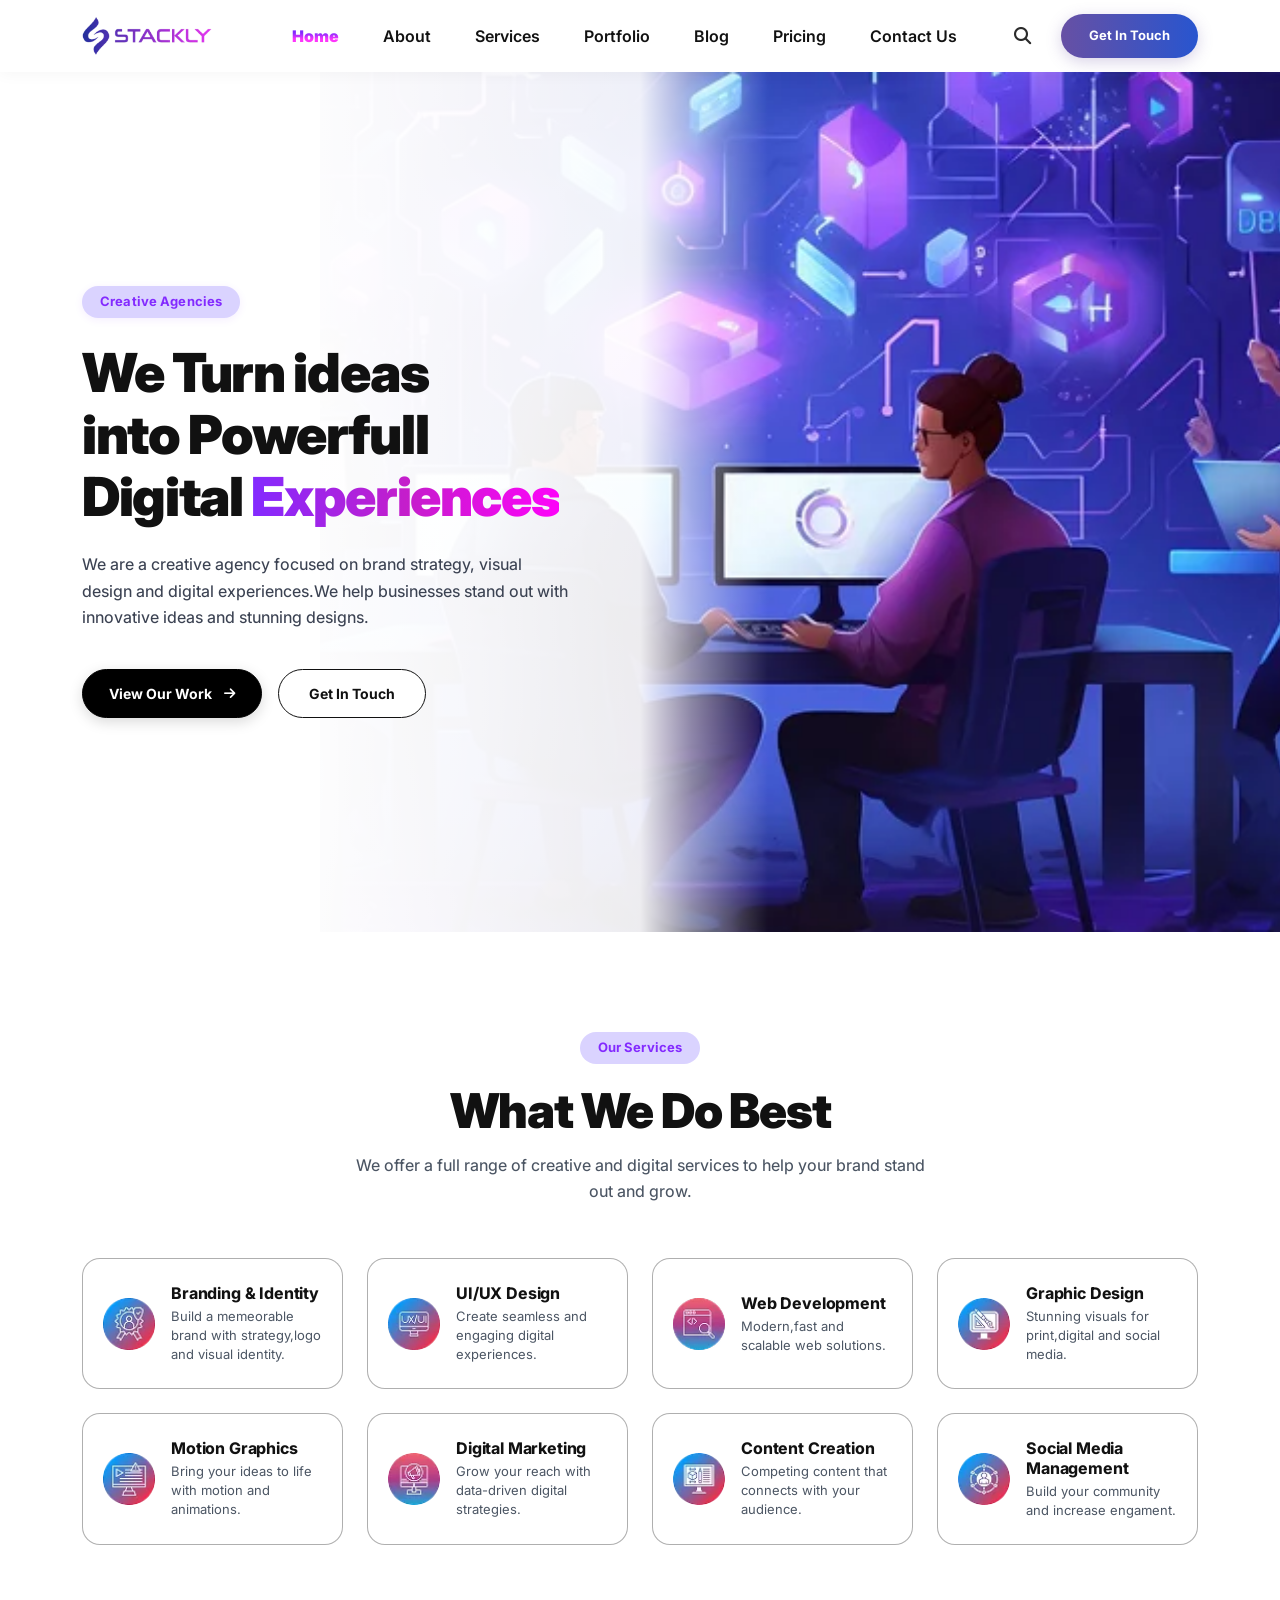
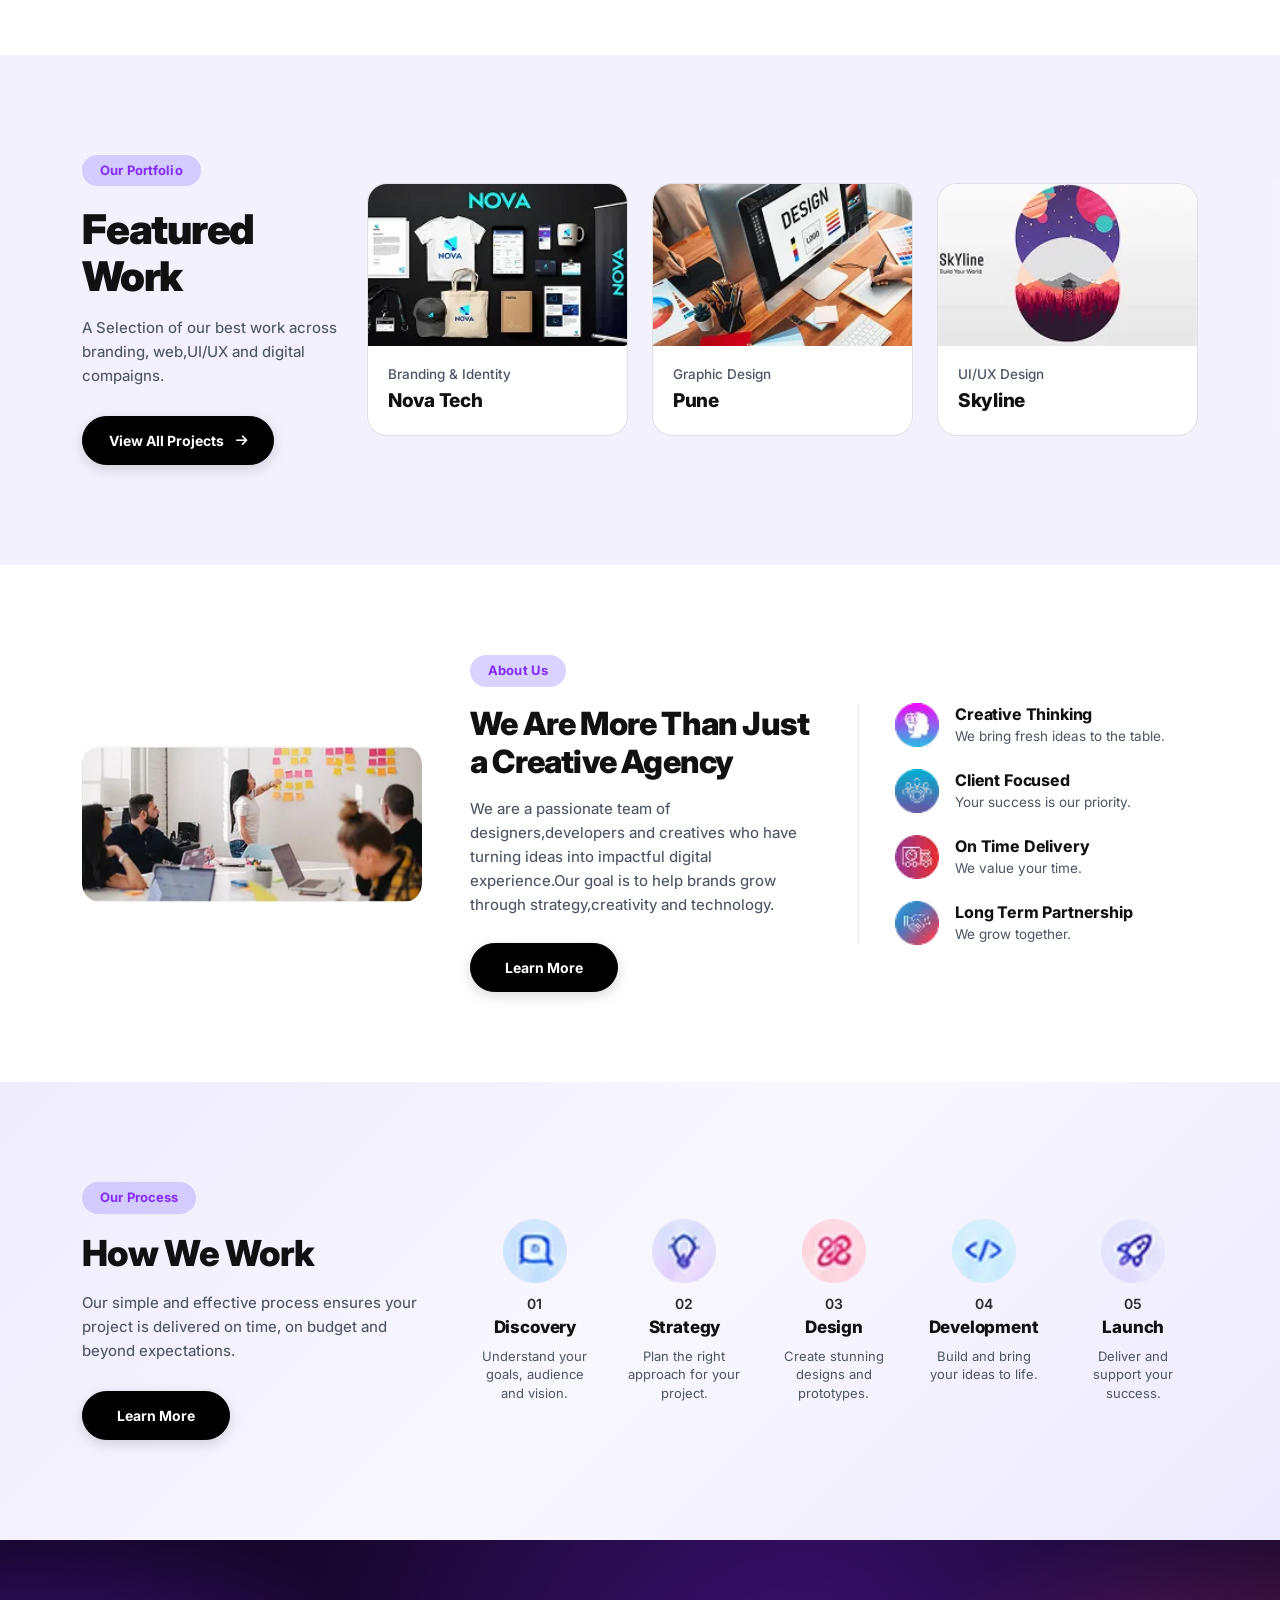
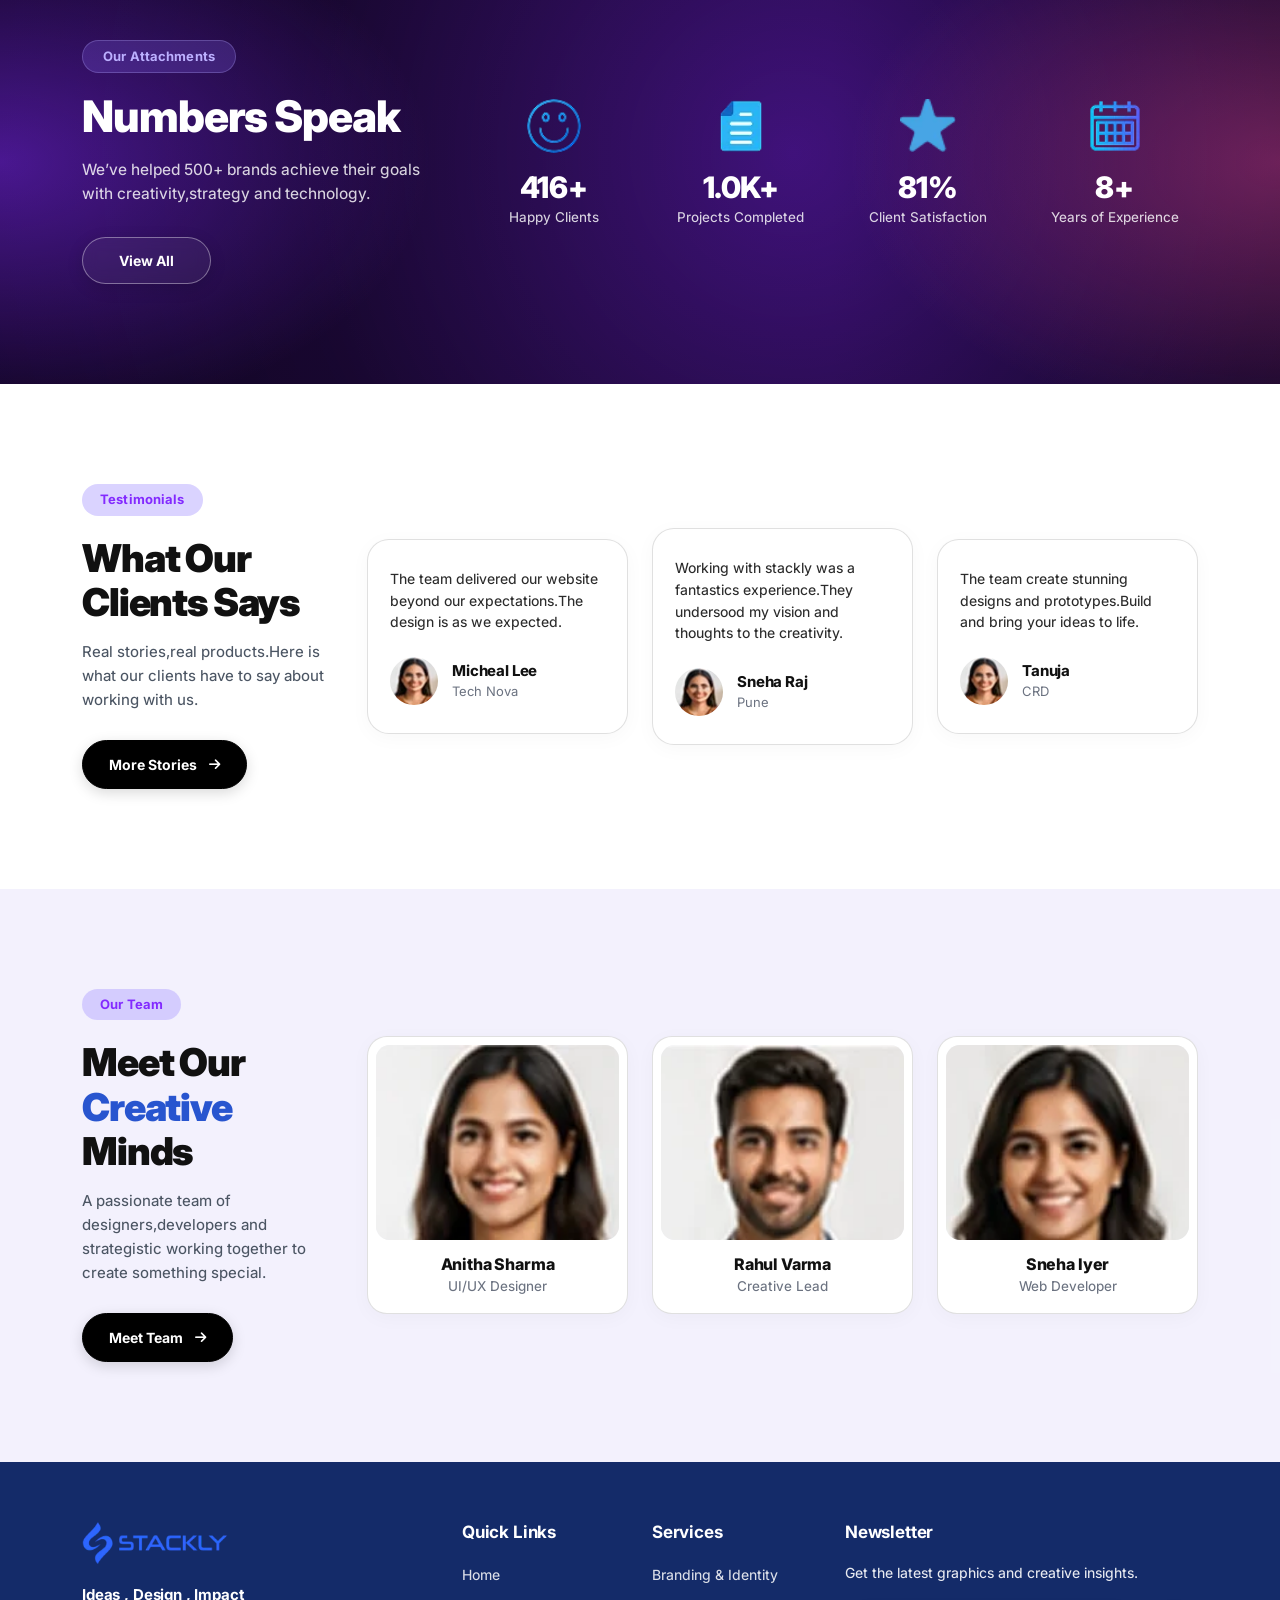
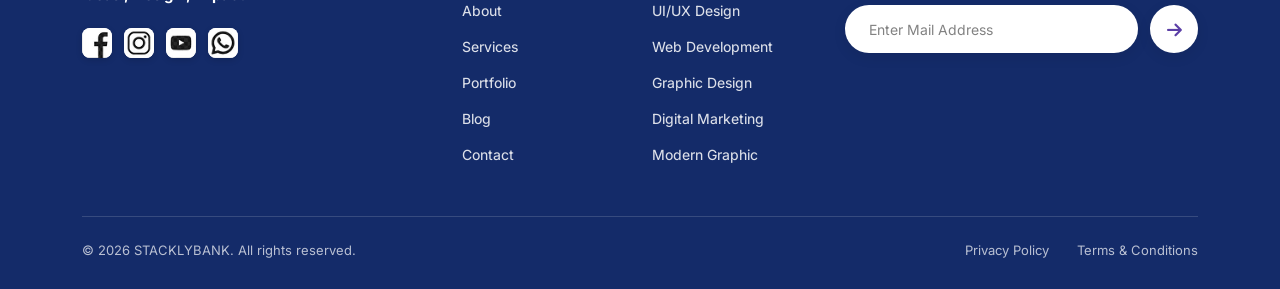
==== commit cd652f2a: "refactor: home page added more sections" ====
--- a/index.html
+++ b/index.html
@@ -651,6 +651,176 @@
           </div>
         </div>
       </section>
+
+      <!-- Testimonials Section -->
+      <section class="testimonials-section">
+        <div class="container">
+          <div class="row g-4 align-items-center">
+            <!-- Left Info Column -->
+            <div class="col-12 col-lg-3">
+              <div class="testimonials-content">
+                <div class="testimonials-badge">
+                  <span>Testimonials</span>
+                </div>
+                <h2 class="testimonials-title">What Our Clients Says</h2>
+                <p class="testimonials-desc">
+                  Real stories,real products.Here is what our clients have to
+                  say about working with us.
+                </p>
+                <a href="#" class="btn btn-testimonials">
+                  <span>More Stories</span>
+                  <span class="btn-icon">
+                    <i class="fa-solid fa-arrow-right"></i>
+                  </span>
+                </a>
+              </div>
+            </div>
+
+            <!-- Card 1: Micheal Lee -->
+            <div class="col-12 col-sm-6 col-md-4 col-lg-3">
+              <div class="testimonial-card">
+                <p class="testimonial-text">
+                  The team delivered our website beyond our expectations.The
+                  design is as we expected.
+                </p>
+                <div class="testimonial-author">
+                  <img
+                    src="assets/images/home/home-testimonial-img.webp"
+                    alt="Micheal Lee"
+                    class="testimonial-avatar"
+                  />
+                  <div class="testimonial-author-info">
+                    <h3 class="testimonial-author-name">Micheal Lee</h3>
+                    <span class="testimonial-author-role">Tech Nova</span>
+                  </div>
+                </div>
+              </div>
+            </div>
+
+            <!-- Card 2: Sneha Raj -->
+            <div class="col-12 col-sm-6 col-md-4 col-lg-3">
+              <div class="testimonial-card">
+                <p class="testimonial-text">
+                  Working with stackly was a fantastics experience.They
+                  undersood my vision and thoughts to the creativity.
+                </p>
+                <div class="testimonial-author">
+                  <img
+                    src="assets/images/home/home-testimonial-img.webp"
+                    alt="Sneha Raj"
+                    class="testimonial-avatar"
+                  />
+                  <div class="testimonial-author-info">
+                    <h3 class="testimonial-author-name">Sneha Raj</h3>
+                    <span class="testimonial-author-role">Pune</span>
+                  </div>
+                </div>
+              </div>
+            </div>
+
+            <!-- Card 3: Tanuja -->
+            <div class="col-12 col-sm-6 col-md-4 col-lg-3">
+              <div class="testimonial-card">
+                <p class="testimonial-text">
+                  The team create stunning designs and prototypes.Build and
+                  bring your ideas to life.
+                </p>
+                <div class="testimonial-author">
+                  <img
+                    src="assets/images/home/home-testimonial-img.webp"
+                    alt="Tanuja"
+                    class="testimonial-avatar"
+                  />
+                  <div class="testimonial-author-info">
+                    <h3 class="testimonial-author-name">Tanuja</h3>
+                    <span class="testimonial-author-role">CRD</span>
+                  </div>
+                </div>
+              </div>
+            </div>
+          </div>
+        </div>
+      </section>
+
+      <!-- Our Team Section -->
+      <section class="team-section">
+        <div class="container">
+          <div class="row g-4 align-items-center">
+            <!-- Left Info Column -->
+            <div class="col-12 col-lg-3">
+              <div class="team-content">
+                <div class="team-badge">
+                  <span>Our Team</span>
+                </div>
+                <h2 class="team-title">
+                  Meet Our <span class="highlight-blue">Creative</span> Minds
+                </h2>
+                <p class="team-desc">
+                  A passionate team of designers,developers and strategistic
+                  working together to create something special.
+                </p>
+                <a href="pages/about.html" class="btn btn-team">
+                  <span>Meet Team</span>
+                  <span class="btn-icon">
+                    <i class="fa-solid fa-arrow-right"></i>
+                  </span>
+                </a>
+              </div>
+            </div>
+
+            <!-- Card 1: Anitha Sharma -->
+            <div class="col-12 col-sm-6 col-md-4 col-lg-3">
+              <div class="team-card">
+                <div class="team-card-img-wrapper">
+                  <img
+                    src="assets/images/home/home-our-team-1.webp"
+                    alt="Anitha Sharma - UI/UX Designer"
+                    class="team-card-img"
+                  />
+                </div>
+                <div class="team-card-body">
+                  <h3 class="team-member-name">Anitha Sharma</h3>
+                  <span class="team-member-role">UI/UX Designer</span>
+                </div>
+              </div>
+            </div>
+
+            <!-- Card 2: Rahul Varma -->
+            <div class="col-12 col-sm-6 col-md-4 col-lg-3">
+              <div class="team-card">
+                <div class="team-card-img-wrapper">
+                  <img
+                    src="assets/images/home/home-our-team-2.webp"
+                    alt="Rahul Varma - Creative Lead"
+                    class="team-card-img"
+                  />
+                </div>
+                <div class="team-card-body">
+                  <h3 class="team-member-name">Rahul Varma</h3>
+                  <span class="team-member-role">Creative Lead</span>
+                </div>
+              </div>
+            </div>
+
+            <!-- Card 3: Sneha Iyer -->
+            <div class="col-12 col-sm-6 col-md-4 col-lg-3">
+              <div class="team-card">
+                <div class="team-card-img-wrapper">
+                  <img
+                    src="assets/images/home/home-our-team-3.webp"
+                    alt="Sneha Iyer - Web Developer"
+                    class="team-card-img"
+                  />
+                </div>
+                <div class="team-card-body">
+                  <h3 class="team-member-name">Sneha Iyer</h3>
+                  <span class="team-member-role">Web Developer</span>
+                </div>
+              </div>
+            </div>
+          </div>
+        </div>
+      </section>
     </main>
 
     <!-- Common Footer Placeholder -->
--- a/assets/css/styles.css
+++ b/assets/css/styles.css
@@ -1405,6 +1405,390 @@
 }
 
 /* ==========================================================================
+   TESTIMONIALS SECTION (HOME PAGE)
+   ========================================================================== */
+
+.testimonials-section {
+  padding: 100px 0;
+  background-color: #ffffff;
+}
+
+.testimonials-content {
+  display: flex;
+  flex-direction: column;
+  align-items: flex-start;
+  justify-content: center;
+  height: 100%;
+}
+
+.testimonials-badge {
+  display: inline-flex;
+  align-items: center;
+  justify-content: center;
+  background-color: #bcb0ff8c;
+  color: #832aff;
+  font-size: 13px;
+  font-weight: 700;
+  padding: 6px 18px;
+  border-radius: 50px;
+  margin-bottom: 20px;
+  letter-spacing: 0.01em;
+}
+
+.testimonials-title {
+  font-family: var(--font-inter);
+  font-size: clamp(2rem, 3vw, 2.75rem);
+  font-weight: 900;
+  color: #111111;
+  letter-spacing: -0.03em;
+  line-height: 1.15;
+  margin-bottom: 16px;
+}
+
+.testimonials-desc {
+  font-family: var(--font-inter);
+  font-size: 15px;
+  font-weight: 450;
+  line-height: 1.6;
+  color: #4b5563;
+  margin-bottom: 28px;
+}
+
+.btn-testimonials {
+  background-color: #000000;
+  color: #ffffff !important;
+  font-family: var(--font-inter);
+  font-weight: 700;
+  font-size: 14px;
+  padding: 13px 26px;
+  border-radius: 50px;
+  border: 1.5px solid #000000;
+  display: inline-flex;
+  align-items: center;
+  gap: 12px;
+  text-decoration: none;
+  transition: all 0.3s cubic-bezier(0.2, 0.8, 0.2, 1);
+  box-shadow: 0 4px 14px rgba(0, 0, 0, 0.15);
+}
+
+.btn-testimonials .btn-icon {
+  display: inline-flex;
+  align-items: center;
+  justify-content: center;
+  font-size: 13px;
+  transition: transform 0.25s ease;
+}
+
+.btn-testimonials:hover {
+  background-color: #222222;
+  border-color: #222222;
+  transform: translateY(-2px);
+  box-shadow: 0 8px 24px rgba(0, 0, 0, 0.25);
+}
+
+.btn-testimonials:hover .btn-icon {
+  transform: translateX(4px);
+}
+
+.btn-testimonials:active {
+  transform: translateY(0);
+}
+
+/* Testimonial Card */
+.testimonial-card {
+  background-color: #ffffff;
+  border: 1px solid rgba(0, 0, 0, 0.12);
+  border-radius: 22px;
+  padding: 28px 22px;
+  height: 100%;
+  display: flex;
+  flex-direction: column;
+  justify-content: space-between;
+  box-shadow: 0 4px 20px rgba(0, 0, 0, 0.03);
+  transition: all 0.35s cubic-bezier(0.2, 0.8, 0.2, 1);
+}
+
+.testimonial-card:hover {
+  transform: translateY(-6px);
+  border-color: rgba(131, 42, 255, 0.35);
+  box-shadow: 0 16px 36px rgba(0, 0, 0, 0.08);
+}
+
+.testimonial-text {
+  font-family: var(--font-inter);
+  font-size: 14px;
+  line-height: 1.55;
+  color: #2b2b2b;
+  font-weight: 450;
+  margin-bottom: 24px;
+}
+
+.testimonial-author {
+  display: flex;
+  align-items: center;
+  gap: 14px;
+  margin-top: auto;
+}
+
+.testimonial-avatar {
+  width: 48px;
+  height: 48px;
+  min-width: 48px;
+  border-radius: 50%;
+  object-fit: cover;
+  display: block;
+}
+
+.testimonial-author-info {
+  display: flex;
+  flex-direction: column;
+}
+
+.testimonial-author-name {
+  font-family: var(--font-inter);
+  font-size: 15px;
+  font-weight: 750;
+  color: #111111;
+  margin: 0 0 2px 0;
+  line-height: 1.25;
+  letter-spacing: -0.01em;
+}
+
+.testimonial-author-role {
+  font-family: var(--font-inter);
+  font-size: 13px;
+  font-weight: 400;
+  color: #6b7280;
+  margin: 0;
+  line-height: 1.3;
+  display: block;
+}
+
+@media (max-width: 991.98px) {
+  .testimonials-section {
+    padding: 70px 0;
+  }
+
+  .testimonials-content {
+    margin-bottom: 24px;
+  }
+}
+
+@media (max-width: 575.98px) {
+  .testimonials-section {
+    padding: 50px 0;
+  }
+
+  .testimonials-title {
+    font-size: 2.1rem;
+  }
+
+  .btn-testimonials {
+    width: 100%;
+    justify-content: center;
+  }
+
+  .testimonial-card {
+    padding: 24px 18px;
+  }
+}
+
+/* ==========================================================================
+   OUR TEAM SECTION (HOME PAGE)
+   ========================================================================== */
+
+.team-section {
+  padding: 100px 0;
+  background-color: #bcb0ff26;
+}
+
+.team-content {
+  display: flex;
+  flex-direction: column;
+  align-items: flex-start;
+  justify-content: center;
+  height: 100%;
+}
+
+.team-badge {
+  display: inline-flex;
+  align-items: center;
+  justify-content: center;
+  background-color: #bcb0ff8c;
+  color: #832aff;
+  font-size: 13px;
+  font-weight: 700;
+  padding: 6px 18px;
+  border-radius: 50px;
+  margin-bottom: 20px;
+  letter-spacing: 0.01em;
+}
+
+.team-title {
+  font-family: var(--font-inter);
+  font-size: clamp(2rem, 3vw, 2.5rem);
+  font-weight: 900;
+  color: #111111;
+  letter-spacing: -0.03em;
+  line-height: 1.15;
+  margin-bottom: 16px;
+}
+
+.team-title .highlight-blue {
+  color: #2855cf;
+}
+
+.team-desc {
+  font-family: var(--font-inter);
+  font-size: 15px;
+  font-weight: 450;
+  line-height: 1.6;
+  color: #4b5563;
+  margin-bottom: 28px;
+}
+
+.btn-team {
+  background-color: #000000;
+  color: #ffffff !important;
+  font-family: var(--font-inter);
+  font-weight: 700;
+  font-size: 14px;
+  padding: 13px 26px;
+  border-radius: 50px;
+  border: 1.5px solid #000000;
+  display: inline-flex;
+  align-items: center;
+  gap: 12px;
+  text-decoration: none;
+  transition: all 0.3s cubic-bezier(0.2, 0.8, 0.2, 1);
+  box-shadow: 0 4px 14px rgba(0, 0, 0, 0.15);
+}
+
+.btn-team .btn-icon {
+  display: inline-flex;
+  align-items: center;
+  justify-content: center;
+  font-size: 13px;
+  transition: transform 0.25s ease;
+}
+
+.btn-team:hover {
+  background-color: #222222;
+  border-color: #222222;
+  transform: translateY(-2px);
+  box-shadow: 0 8px 24px rgba(0, 0, 0, 0.25);
+}
+
+.btn-team:hover .btn-icon {
+  transform: translateX(4px);
+}
+
+.btn-team:active {
+  transform: translateY(0);
+}
+
+/* Team Member Card */
+.team-card {
+  background-color: #ffffff;
+  border: 1px solid rgba(0, 0, 0, 0.12);
+  border-radius: 20px;
+  padding: 8px 8px 18px 8px;
+  height: 100%;
+  display: flex;
+  flex-direction: column;
+  box-shadow: 0 4px 20px rgba(0, 0, 0, 0.03);
+  transition: all 0.35s cubic-bezier(0.2, 0.8, 0.2, 1);
+  overflow: hidden;
+}
+
+.team-card:hover {
+  transform: translateY(-6px);
+  border-color: rgba(131, 42, 255, 0.35);
+  box-shadow: 0 16px 36px rgba(0, 0, 0, 0.08);
+}
+
+.team-card-img-wrapper {
+  width: 100%;
+  aspect-ratio: 1.25 / 1;
+  border-radius: 14px;
+  overflow: hidden;
+  background-color: #f1f3f7;
+  display: flex;
+  align-items: center;
+  justify-content: center;
+}
+
+.team-card-img {
+  width: 100%;
+  height: 100%;
+  object-fit: cover;
+  object-position: center top;
+  display: block;
+  transition: transform 0.4s ease;
+}
+
+.team-card:hover .team-card-img {
+  transform: scale(1.04);
+}
+
+.team-card-body {
+  padding: 14px 10px 0 10px;
+  text-align: center;
+  display: flex;
+  flex-direction: column;
+  align-items: center;
+}
+
+.team-member-name {
+  font-family: var(--font-inter);
+  font-size: 16px;
+  font-weight: 800;
+  color: #111111;
+  margin: 0 0 4px 0;
+  line-height: 1.25;
+  letter-spacing: -0.01em;
+}
+
+.team-member-role {
+  font-family: var(--font-inter);
+  font-size: 13.5px;
+  font-weight: 450;
+  color: #6b7280;
+  margin: 0;
+  line-height: 1.3;
+  display: block;
+}
+
+@media (max-width: 991.98px) {
+  .team-section {
+    padding: 70px 0;
+  }
+
+  .team-content {
+    margin-bottom: 24px;
+  }
+}
+
+@media (max-width: 575.98px) {
+  .team-section {
+    padding: 50px 0;
+  }
+
+  .team-title {
+    font-size: 2.1rem;
+  }
+
+  .btn-team {
+    width: 100%;
+    justify-content: center;
+  }
+
+  .team-card {
+    padding: 8px 8px 16px 8px;
+  }
+}
+
+/* ==========================================================================
    FOOTER COMPONENT STYLES
    ========================================================================== */
 
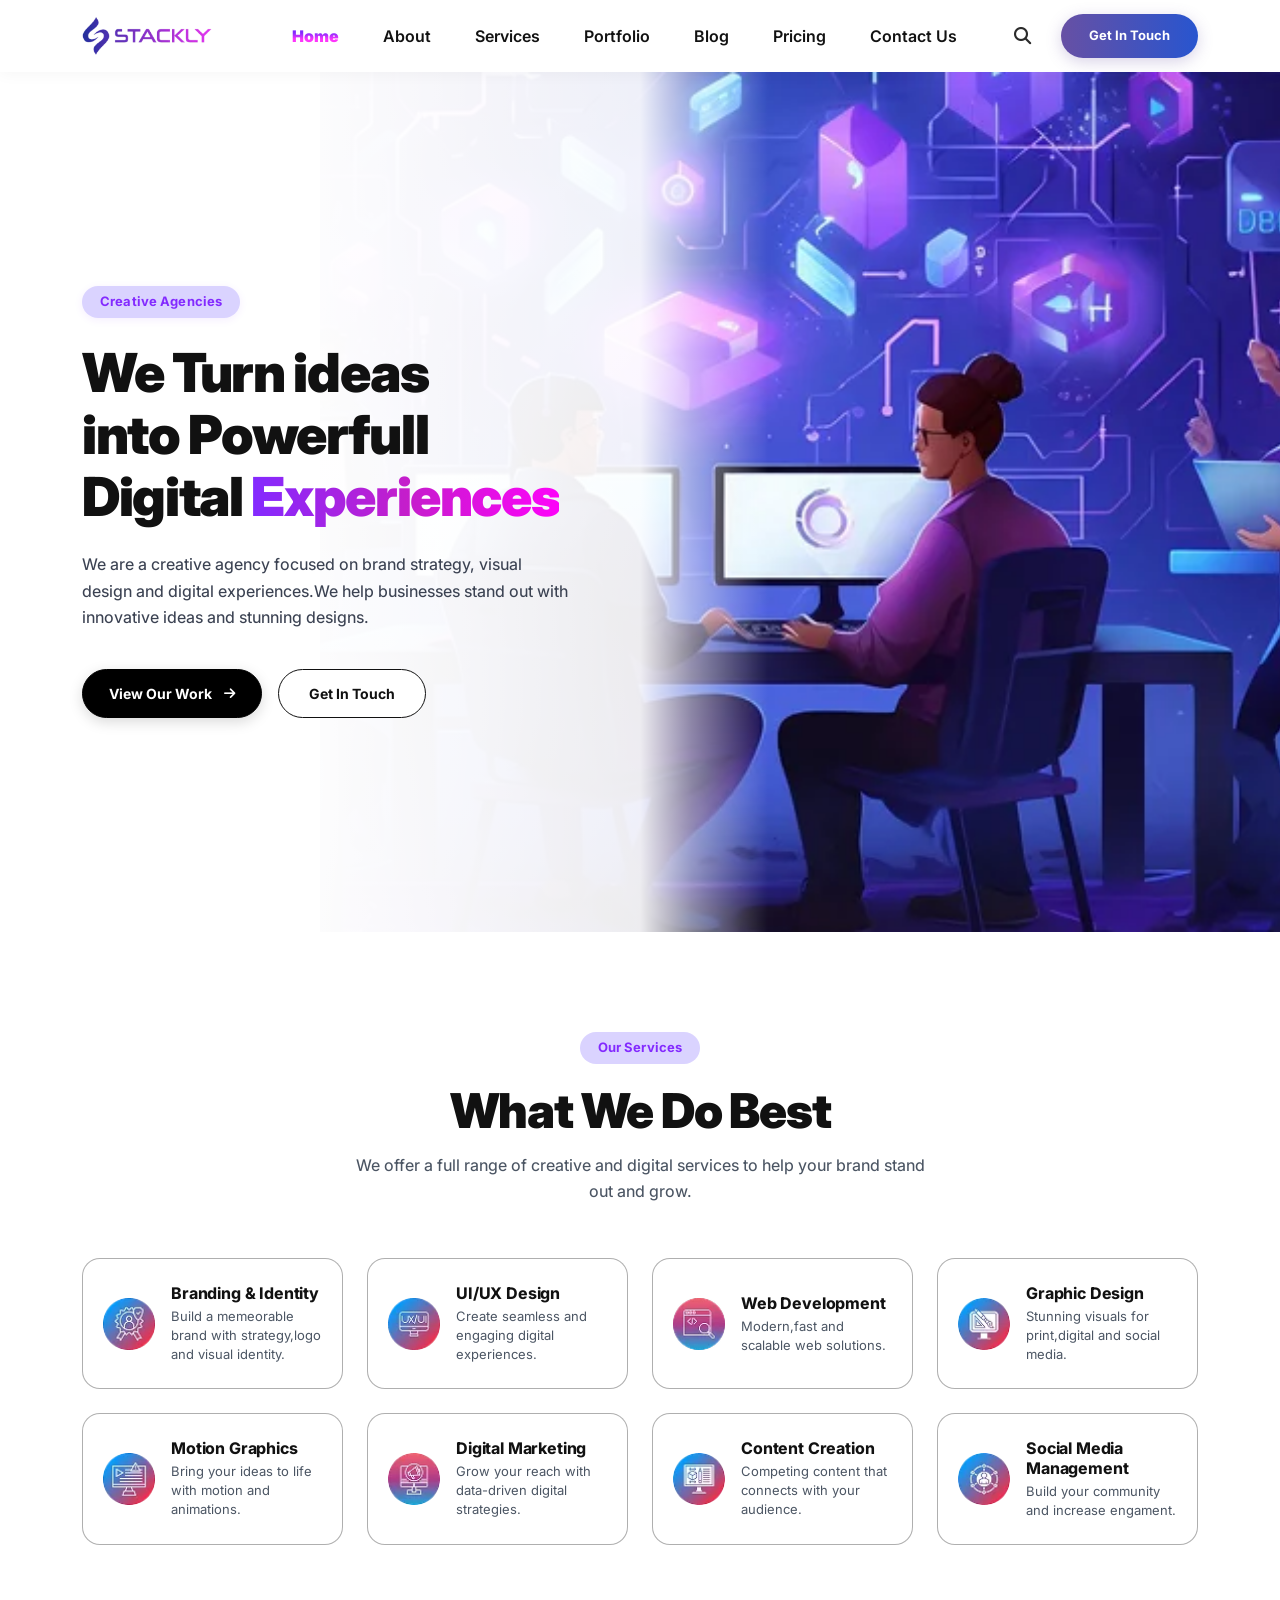
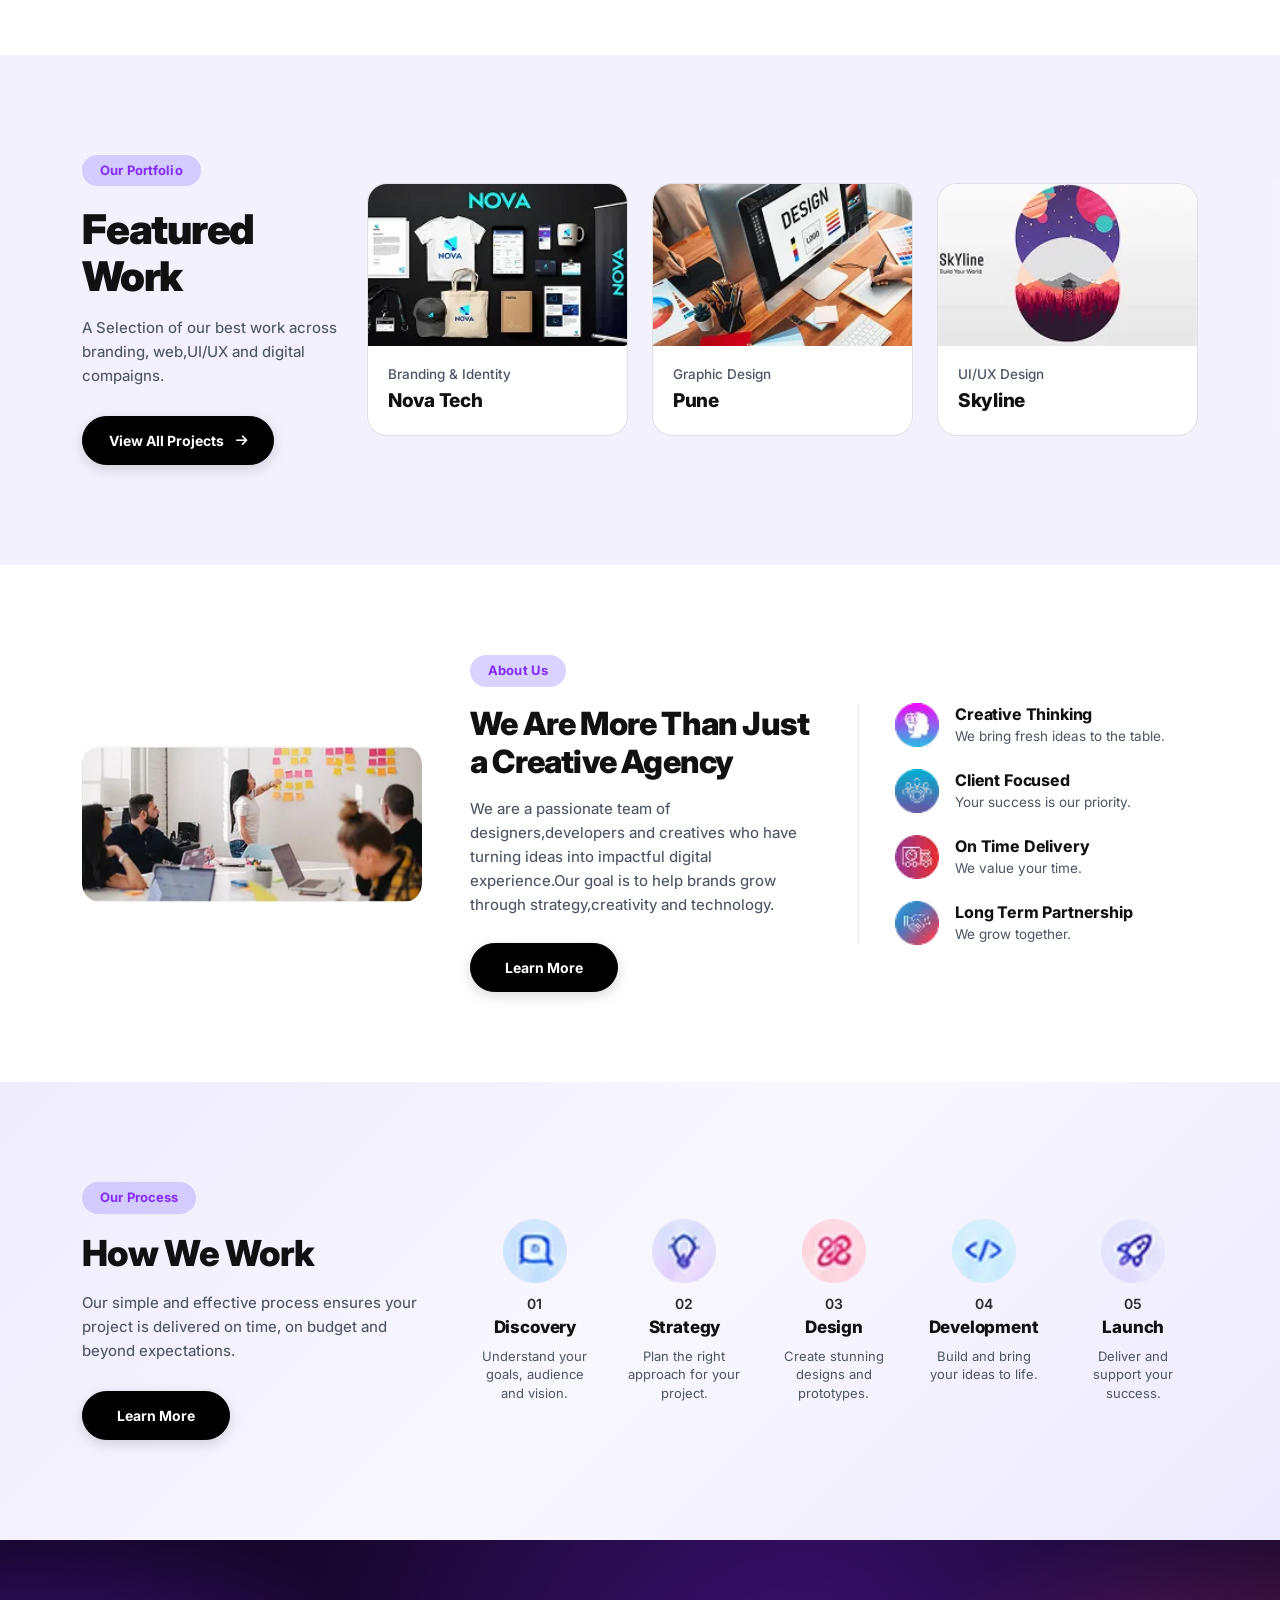
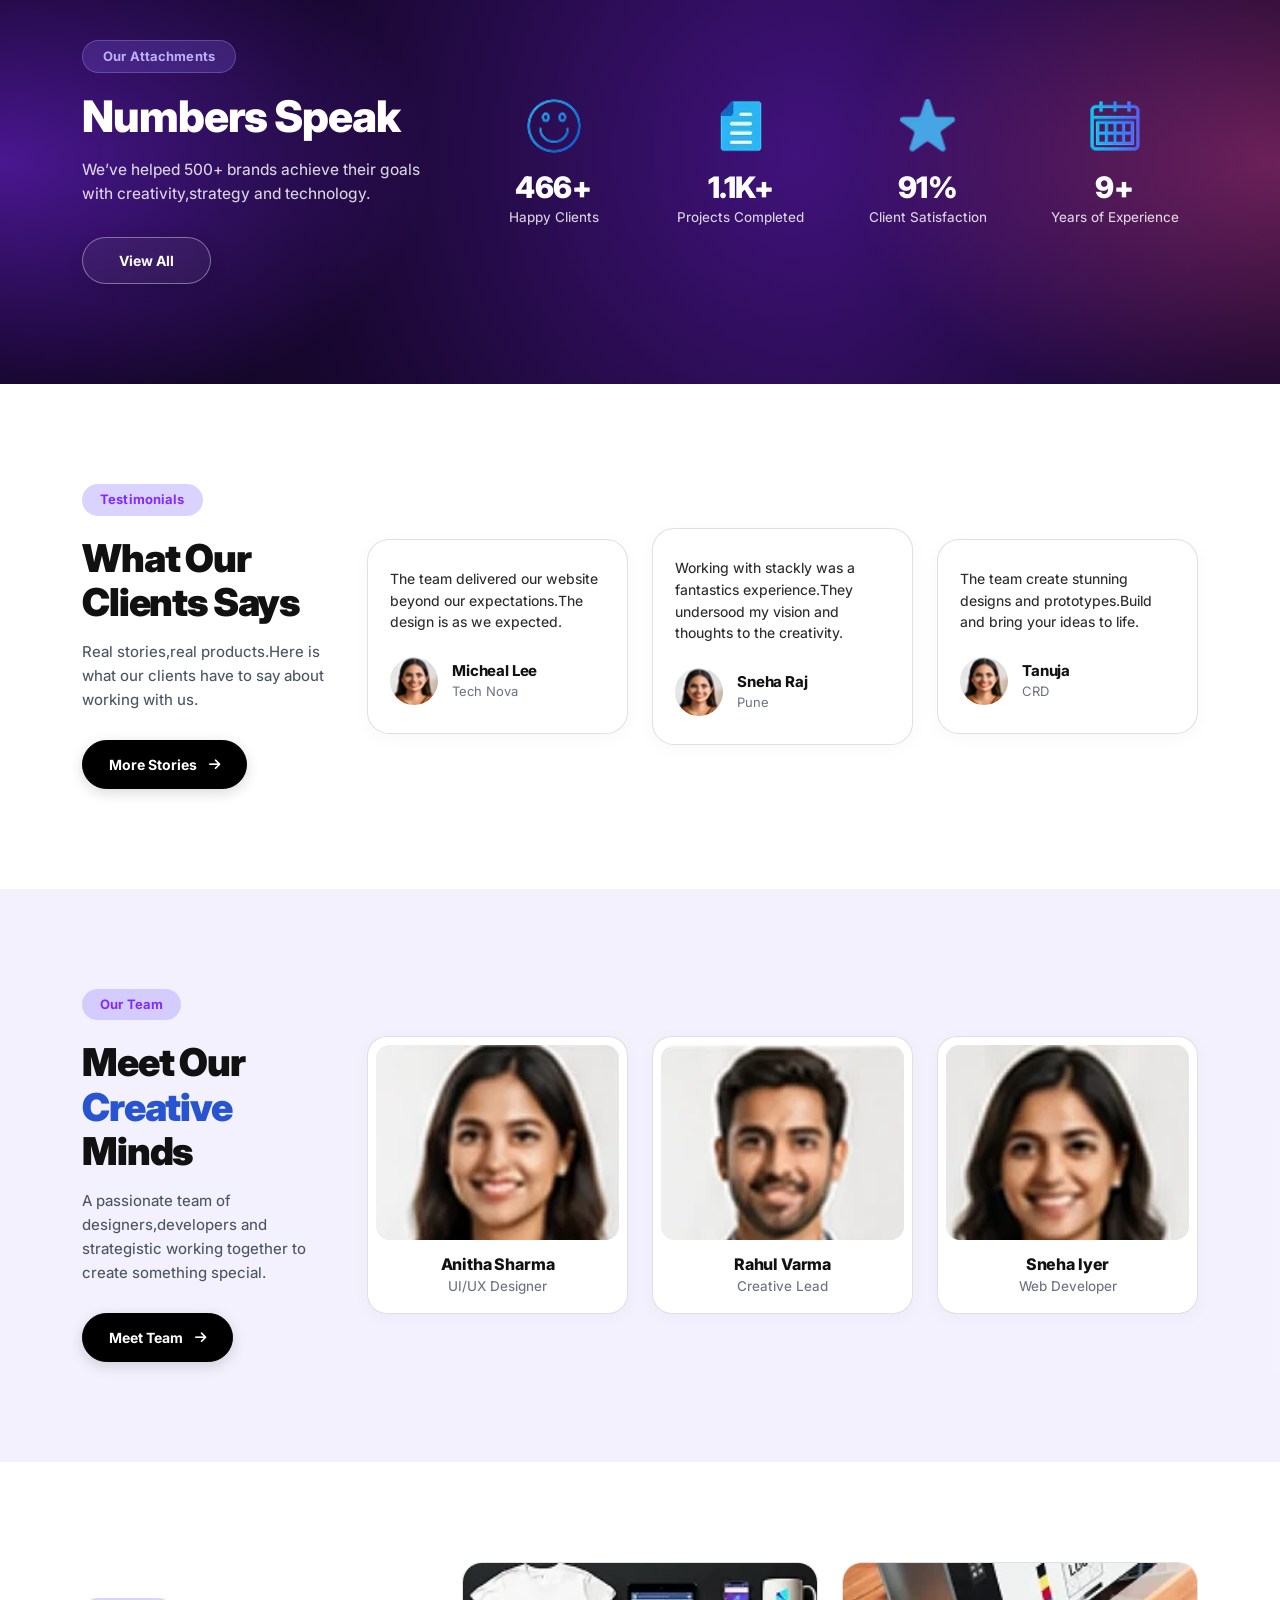
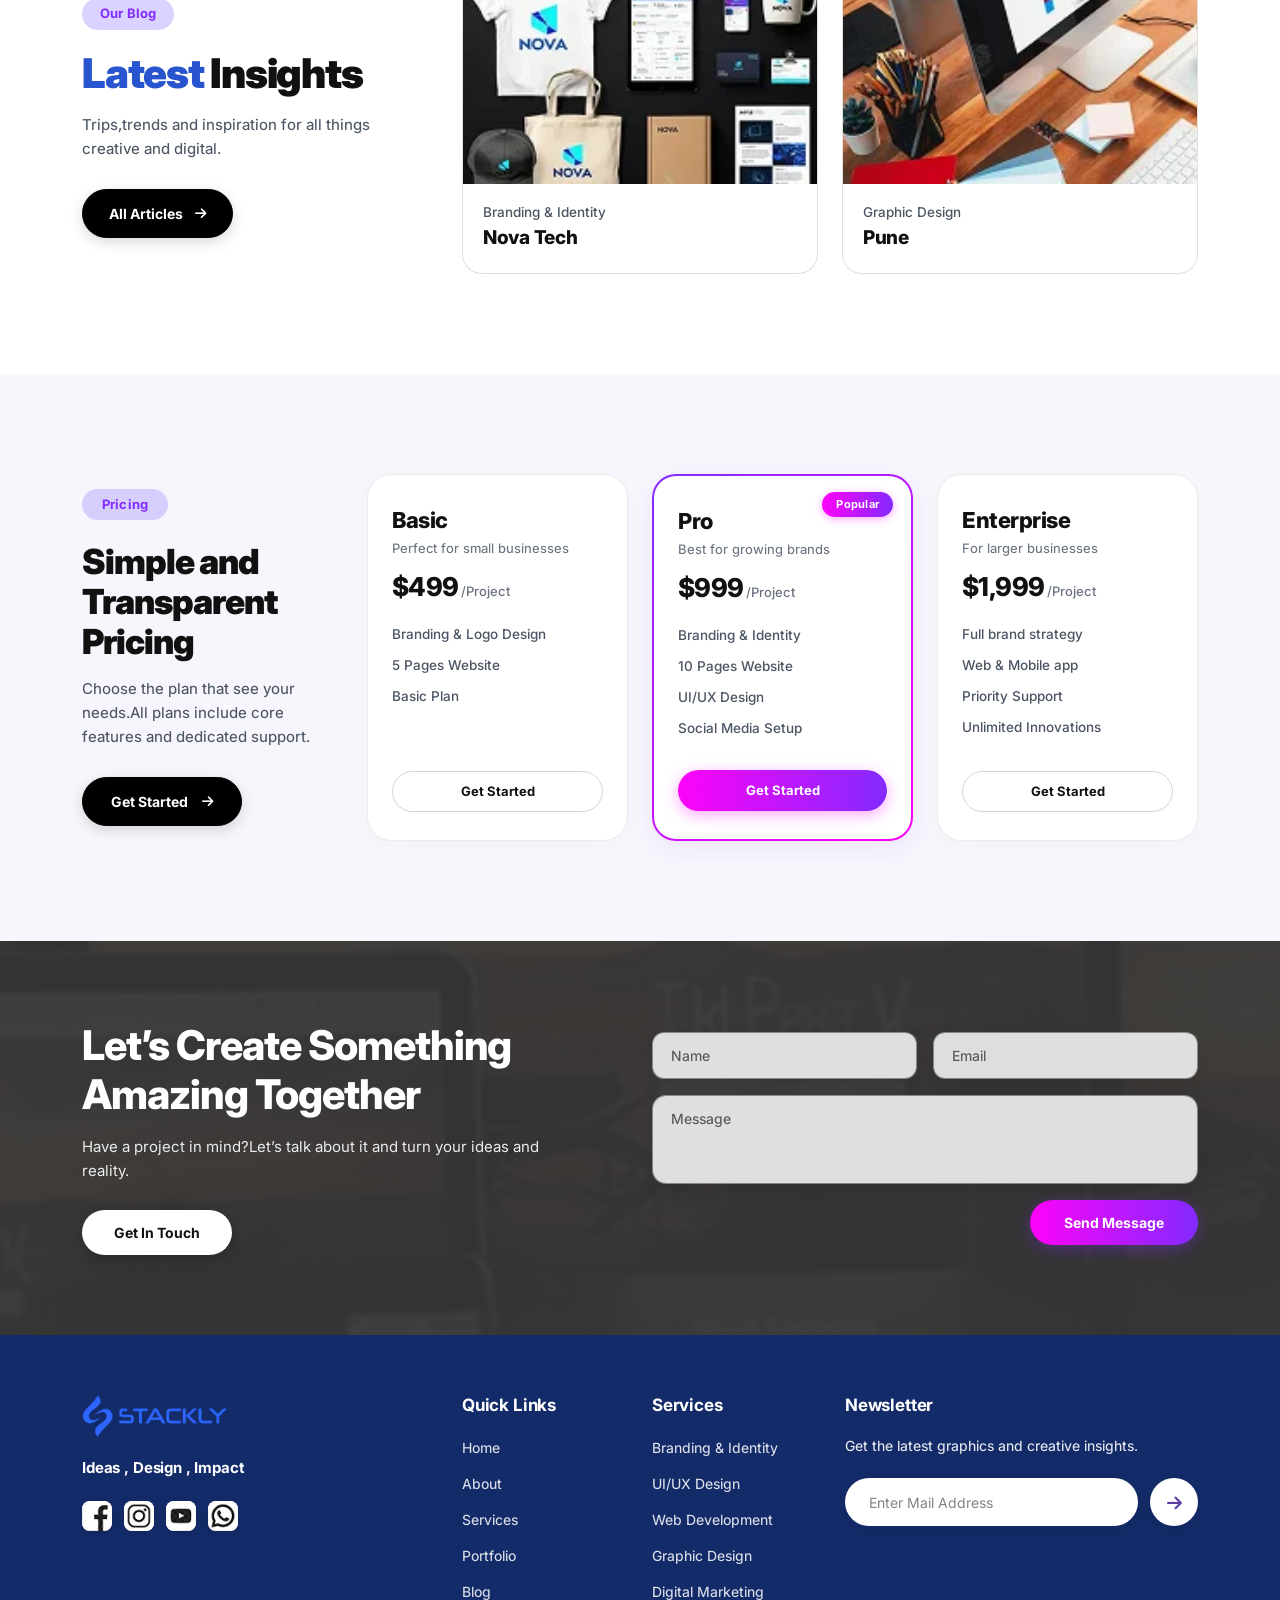
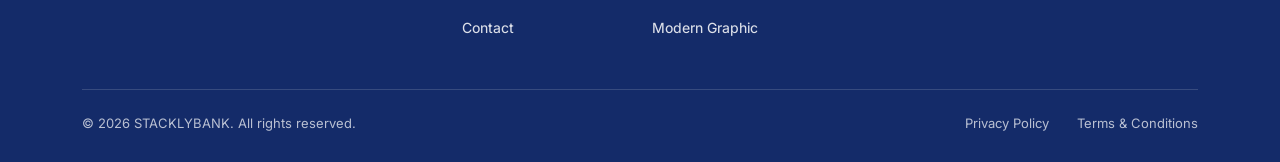
==== commit 3c8509d2: "refactor: changes" ====
--- a/index.html
+++ b/index.html
@@ -759,7 +759,7 @@
                   A passionate team of designers,developers and strategistic
                   working together to create something special.
                 </p>
-                <a href="pages/about.html" class="btn btn-team">
+                <a href="#" class="btn btn-team">
                   <span>Meet Team</span>
                   <span class="btn-icon">
                     <i class="fa-solid fa-arrow-right"></i>
@@ -821,6 +821,233 @@
           </div>
         </div>
       </section>
+
+      <!-- Latest Insights / Our Blog Section -->
+      <section class="home-blog-section">
+        <div class="container">
+          <div class="row g-4 align-items-center">
+            <!-- Left Info Column -->
+            <div class="col-12 col-lg-4">
+              <div class="home-blog-content">
+                <div class="home-blog-badge">
+                  <span>Our Blog</span>
+                </div>
+                <h2 class="home-blog-title">
+                  <span class="highlight-blue">Latest</span> Insights
+                </h2>
+                <p class="home-blog-desc">
+                  Trips,trends and inspiration for all things creative and
+                  digital.
+                </p>
+                <a href="#" class="btn btn-home-blog">
+                  <span>All Articles</span>
+                  <span class="btn-icon">
+                    <i class="fa-solid fa-arrow-right"></i>
+                  </span>
+                </a>
+              </div>
+            </div>
+
+            <!-- Card 1: Nova Tech -->
+            <div class="col-12 col-sm-6 col-lg-4">
+              <a href="#" class="home-blog-card-link">
+                <div class="home-blog-card">
+                  <div class="home-blog-img-wrapper">
+                    <img
+                      src="assets/images/home/home-our-blog-1.webp"
+                      alt="Nova Tech - Branding & Identity"
+                      class="home-blog-img"
+                    />
+                  </div>
+                  <div class="home-blog-card-body">
+                    <span class="home-blog-category"
+                      >Branding &amp; Identity</span
+                    >
+                    <h3 class="home-blog-card-title">Nova Tech</h3>
+                  </div>
+                </div>
+              </a>
+            </div>
+
+            <!-- Card 2: Pune -->
+            <div class="col-12 col-sm-6 col-lg-4">
+              <a href="#" class="home-blog-card-link">
+                <div class="home-blog-card">
+                  <div class="home-blog-img-wrapper">
+                    <img
+                      src="assets/images/home/home-our-blog-2.webp"
+                      alt="Graphic Design - Pune"
+                      class="home-blog-img"
+                    />
+                  </div>
+                  <div class="home-blog-card-body">
+                    <span class="home-blog-category">Graphic Design</span>
+                    <h3 class="home-blog-card-title">Pune</h3>
+                  </div>
+                </div>
+              </a>
+            </div>
+          </div>
+        </div>
+      </section>
+
+      <!-- Simple and Transparent Pricing Section -->
+      <section class="home-pricing-section">
+        <div class="container">
+          <div class="row g-4 align-items-stretch">
+            <!-- Left Info Column -->
+            <div class="col-12 col-lg-3">
+              <div class="home-pricing-content">
+                <div class="home-pricing-badge">
+                  <span>Pricing</span>
+                </div>
+                <h2 class="home-pricing-title">
+                  Simple and Transparent Pricing
+                </h2>
+                <p class="home-pricing-desc">
+                  Choose the plan that see your needs.All plans include core
+                  features and dedicated support.
+                </p>
+                <a href="#" class="btn btn-home-pricing">
+                  <span>Get Started</span>
+                  <span class="btn-icon">
+                    <i class="fa-solid fa-arrow-right"></i>
+                  </span>
+                </a>
+              </div>
+            </div>
+
+            <!-- Card 1: Basic -->
+            <div class="col-12 col-sm-6 col-md-4 col-lg-3">
+              <div class="pricing-card">
+                <div class="pricing-card-header">
+                  <h3 class="pricing-plan-name">Basic</h3>
+                  <p class="pricing-plan-desc">Perfect for small businesses</p>
+                </div>
+                <div class="pricing-card-price">
+                  <span class="price-val">$499</span>
+                  <span class="price-period">/Project</span>
+                </div>
+                <ul class="pricing-features">
+                  <li>Branding &amp; Logo Design</li>
+                  <li>5 Pages Website</li>
+                  <li>Basic Plan</li>
+                </ul>
+                <div class="pricing-card-footer">
+                  <a href="#" class="btn btn-pricing-outline">Get Started</a>
+                </div>
+              </div>
+            </div>
+
+            <!-- Card 2: Pro -->
+            <div class="col-12 col-sm-6 col-md-4 col-lg-3">
+              <div class="pricing-card popular">
+                <span class="pricing-popular-badge">Popular</span>
+                <div class="pricing-card-header">
+                  <h3 class="pricing-plan-name">Pro</h3>
+                  <p class="pricing-plan-desc">Best for growing brands</p>
+                </div>
+                <div class="pricing-card-price">
+                  <span class="price-val">$999</span>
+                  <span class="price-period">/Project</span>
+                </div>
+                <ul class="pricing-features">
+                  <li>Branding &amp; Identity</li>
+                  <li>10 Pages Website</li>
+                  <li>UI/UX Design</li>
+                  <li>Social Media Setup</li>
+                </ul>
+                <div class="pricing-card-footer">
+                  <a href="#" class="btn btn-pricing-popular">Get Started</a>
+                </div>
+              </div>
+            </div>
+
+            <!-- Card 3: Enterprise -->
+            <div class="col-12 col-sm-6 col-md-4 col-lg-3">
+              <div class="pricing-card">
+                <div class="pricing-card-header">
+                  <h3 class="pricing-plan-name">Enterprise</h3>
+                  <p class="pricing-plan-desc">For larger businesses</p>
+                </div>
+                <div class="pricing-card-price">
+                  <span class="price-val">$1,999</span>
+                  <span class="price-period">/Project</span>
+                </div>
+                <ul class="pricing-features">
+                  <li>Full brand strategy</li>
+                  <li>Web &amp; Mobile app</li>
+                  <li>Priority Support</li>
+                  <li>Unlimited Innovations</li>
+                </ul>
+                <div class="pricing-card-footer">
+                  <a href="#" class="btn btn-pricing-outline">Get Started</a>
+                </div>
+              </div>
+            </div>
+          </div>
+        </div>
+      </section>
+
+      <!-- Get In Touch / Call To Action Section -->
+      <section class="home-get-in-touch-section">
+        <div class="container">
+          <div class="row align-items-center gy-4">
+            <!-- Left Content Column -->
+            <div class="col-12 col-lg-6">
+              <div class="get-in-touch-content">
+                <h2 class="get-in-touch-title">
+                  Let’s Create Something Amazing Together
+                </h2>
+                <p class="get-in-touch-desc">
+                  Have a project in mind?Let’s talk about it and turn your ideas
+                  and reality.
+                </p>
+                <a href="pages/contact.html" class="btn btn-get-in-touch-cta">
+                  Get In Touch
+                </a>
+              </div>
+            </div>
+
+            <!-- Right Form Column -->
+            <div class="col-12 col-lg-6">
+              <form class="get-in-touch-form" onsubmit="event.preventDefault()">
+                <div class="row g-3 mb-3">
+                  <div class="col-12 col-sm-6">
+                    <input
+                      type="text"
+                      class="form-control get-in-touch-input"
+                      placeholder="Name"
+                      required
+                    />
+                  </div>
+                  <div class="col-12 col-sm-6">
+                    <input
+                      type="email"
+                      class="form-control get-in-touch-input"
+                      placeholder="Email"
+                      required
+                    />
+                  </div>
+                </div>
+                <div class="mb-3">
+                  <textarea
+                    class="form-control get-in-touch-input get-in-touch-textarea"
+                    rows="3"
+                    placeholder="Message"
+                    required
+                  ></textarea>
+                </div>
+                <div class="d-flex justify-content-end">
+                  <button type="submit" class="btn btn-send-message">
+                    Send Message
+                  </button>
+                </div>
+              </form>
+            </div>
+          </div>
+        </div>
+      </section>
     </main>
 
     <!-- Common Footer Placeholder -->
--- a/assets/css/styles.css
+++ b/assets/css/styles.css
@@ -1789,6 +1789,645 @@
 }
 
 /* ==========================================================================
+   LATEST INSIGHTS / OUR BLOG SECTION (HOME PAGE)
+   ========================================================================== */
+
+.home-blog-section {
+  padding: 100px 0;
+  background-color: #ffffff;
+}
+
+.home-blog-content {
+  display: flex;
+  flex-direction: column;
+  align-items: flex-start;
+  justify-content: center;
+  height: 100%;
+}
+
+.home-blog-badge {
+  display: inline-flex;
+  align-items: center;
+  justify-content: center;
+  background-color: #bcb0ff8c;
+  color: #832aff;
+  font-size: 13px;
+  font-weight: 700;
+  padding: 6px 18px;
+  border-radius: 50px;
+  margin-bottom: 20px;
+  letter-spacing: 0.01em;
+}
+
+.home-blog-title {
+  font-family: var(--font-inter);
+  font-size: clamp(2rem, 3.2vw, 2.75rem);
+  font-weight: 900;
+  color: #111111;
+  letter-spacing: -0.03em;
+  line-height: 1.15;
+  margin-bottom: 16px;
+}
+
+.home-blog-title .highlight-blue {
+  color: #2855cf;
+}
+
+.home-blog-desc {
+  font-family: var(--font-inter);
+  font-size: 15px;
+  font-weight: 450;
+  line-height: 1.6;
+  color: #4b5563;
+  margin-bottom: 28px;
+  max-width: 340px;
+}
+
+.btn-home-blog {
+  background-color: #000000;
+  color: #ffffff !important;
+  font-family: var(--font-inter);
+  font-weight: 700;
+  font-size: 14px;
+  padding: 13px 26px;
+  border-radius: 50px;
+  border: 1.5px solid #000000;
+  display: inline-flex;
+  align-items: center;
+  gap: 12px;
+  text-decoration: none;
+  transition: all 0.3s cubic-bezier(0.2, 0.8, 0.2, 1);
+  box-shadow: 0 4px 14px rgba(0, 0, 0, 0.15);
+}
+
+.btn-home-blog .btn-icon {
+  display: inline-flex;
+  align-items: center;
+  justify-content: center;
+  font-size: 13px;
+  transition: transform 0.25s ease;
+}
+
+.btn-home-blog:hover {
+  background-color: #222222;
+  border-color: #222222;
+  transform: translateY(-2px);
+  box-shadow: 0 8px 24px rgba(0, 0, 0, 0.25);
+}
+
+.btn-home-blog:hover .btn-icon {
+  transform: translateX(4px);
+}
+
+.btn-home-blog:active {
+  transform: translateY(0);
+}
+
+/* Home Blog Card */
+.home-blog-card-link {
+  text-decoration: none;
+  color: inherit;
+  display: block;
+  height: 100%;
+}
+
+.home-blog-card {
+  background-color: #ffffff;
+  border: 0.8px solid rgba(0, 0, 0, 0.12);
+  border-radius: 20px;
+  overflow: hidden;
+  height: 100%;
+  display: flex;
+  flex-direction: column;
+  transition: all 0.35s cubic-bezier(0.2, 0.8, 0.2, 1);
+}
+
+.home-blog-card:hover {
+  transform: translateY(-6px);
+  border-color: rgba(0, 0, 0, 0.2);
+  box-shadow: 0 16px 36px rgba(0, 0, 0, 0.08);
+}
+
+.home-blog-img-wrapper {
+  width: 100%;
+  aspect-ratio: 16 / 10;
+  overflow: hidden;
+  background-color: #f3f4f6;
+}
+
+.home-blog-img {
+  width: 100%;
+  height: 100%;
+  object-fit: cover;
+  display: block;
+  transition: transform 0.5s cubic-bezier(0.2, 0.8, 0.2, 1);
+}
+
+.home-blog-card:hover .home-blog-img {
+  transform: scale(1.04);
+}
+
+.home-blog-card-body {
+  padding: 18px 20px 22px 20px;
+  display: flex;
+  flex-direction: column;
+  justify-content: center;
+  flex-grow: 1;
+}
+
+.home-blog-category {
+  font-family: var(--font-inter);
+  font-size: 13.5px;
+  font-weight: 500;
+  color: #4b5563;
+  margin-bottom: 4px;
+  display: block;
+}
+
+.home-blog-card-title {
+  font-family: var(--font-inter);
+  font-size: 19px;
+  font-weight: 800;
+  color: #111111;
+  margin: 0;
+  letter-spacing: -0.015em;
+  line-height: 1.3;
+}
+
+@media (max-width: 991.98px) {
+  .home-blog-section {
+    padding: 70px 0;
+  }
+
+  .home-blog-content {
+    margin-bottom: 24px;
+  }
+}
+
+@media (max-width: 575.98px) {
+  .home-blog-section {
+    padding: 50px 0;
+  }
+
+  .home-blog-title {
+    font-size: 2.1rem;
+  }
+
+  .btn-home-blog {
+    width: 100%;
+    justify-content: center;
+  }
+}
+
+/* ==========================================================================
+   SIMPLE AND TRANSPARENT PRICING SECTION
+   ========================================================================== */
+
+.home-pricing-section {
+  padding: 100px 0;
+  background-color: #f7f6fc;
+  position: relative;
+}
+
+.home-pricing-content {
+  display: flex;
+  flex-direction: column;
+  align-items: flex-start;
+  justify-content: center;
+  height: 100%;
+}
+
+.home-pricing-badge {
+  display: inline-flex;
+  align-items: center;
+  justify-content: center;
+  background-color: #bcb0ff8c;
+  color: #832aff;
+  font-size: 13px;
+  font-weight: 700;
+  padding: 6px 20px;
+  border-radius: 50px;
+  margin-bottom: 22px;
+  letter-spacing: 0.01em;
+}
+
+.home-pricing-title {
+  font-family: var(--font-inter);
+  font-size: clamp(2rem, 2.7vw, 2.75rem);
+  font-weight: 900;
+  color: #111111;
+  letter-spacing: -0.03em;
+  line-height: 1.15;
+  margin-bottom: 16px;
+}
+
+.home-pricing-desc {
+  font-family: var(--font-inter);
+  font-size: 15px;
+  font-weight: 450;
+  line-height: 1.6;
+  color: #4b5563;
+  margin-bottom: 28px;
+  max-width: 320px;
+}
+
+.btn-home-pricing {
+  background-color: #000000;
+  color: #ffffff !important;
+  font-family: var(--font-inter);
+  font-weight: 700;
+  font-size: 14px;
+  padding: 13px 28px;
+  border-radius: 50px;
+  border: 1.5px solid #000000;
+  display: inline-flex;
+  align-items: center;
+  gap: 14px;
+  text-decoration: none;
+  transition: all 0.3s cubic-bezier(0.2, 0.8, 0.2, 1);
+  box-shadow: 0 4px 14px rgba(0, 0, 0, 0.15);
+}
+
+.btn-home-pricing .btn-icon {
+  display: inline-flex;
+  align-items: center;
+  justify-content: center;
+  font-size: 13px;
+  transition: transform 0.25s ease;
+}
+
+.btn-home-pricing:hover {
+  background-color: #222222;
+  border-color: #222222;
+  transform: translateY(-2px);
+  box-shadow: 0 8px 24px rgba(0, 0, 0, 0.25);
+}
+
+.btn-home-pricing:hover .btn-icon {
+  transform: translateX(4px);
+}
+
+.btn-home-pricing:active {
+  transform: translateY(0);
+}
+
+/* Pricing Cards */
+.pricing-card {
+  background-color: #ffffff;
+  border: 1.5px solid rgba(0, 0, 0, 0.08);
+  border-radius: 24px;
+  padding: 32px 24px 28px 24px;
+  height: 100%;
+  display: flex;
+  flex-direction: column;
+  position: relative;
+  box-shadow: 0 4px 20px rgba(0, 0, 0, 0.02);
+  transition: all 0.35s cubic-bezier(0.2, 0.8, 0.2, 1);
+}
+
+.pricing-card:hover {
+  transform: translateY(-6px);
+  box-shadow: 0 16px 36px rgba(0, 0, 0, 0.08);
+}
+
+/* Popular Pro Card Styling */
+.pricing-card.popular {
+  border: 2px solid transparent;
+  background:
+    linear-gradient(#ffffff, #ffffff) padding-box,
+    linear-gradient(135deg, #832aff 0%, #fd03f9 100%) border-box;
+  box-shadow: 0 8px 25px rgba(131, 42, 255, 0.08);
+}
+
+.pricing-card.popular:hover {
+  box-shadow: 0 18px 40px rgba(131, 42, 255, 0.16);
+}
+
+.pricing-popular-badge {
+  position: absolute;
+  top: 16px;
+  right: 18px;
+  background: linear-gradient(90deg, #fd03f9 0%, #832aff 100%);
+  color: #ffffff;
+  font-family: var(--font-inter);
+  font-size: 11px;
+  font-weight: 700;
+  padding: 4px 14px;
+  border-radius: 50px;
+  letter-spacing: 0.02em;
+  box-shadow: 0 2px 8px rgba(253, 3, 249, 0.35);
+}
+
+/* Card Header */
+.pricing-card-header {
+  margin-bottom: 16px;
+}
+
+.pricing-plan-name {
+  font-family: var(--font-inter);
+  font-size: 22px;
+  font-weight: 800;
+  color: #111111;
+  margin: 0 0 6px 0;
+  letter-spacing: -0.02em;
+  line-height: 1.2;
+}
+
+.pricing-plan-desc {
+  font-family: var(--font-inter);
+  font-size: 13px;
+  font-weight: 450;
+  color: #6b7280;
+  margin: 0;
+  line-height: 1.4;
+}
+
+/* Price Section */
+.pricing-card-price {
+  display: flex;
+  align-items: baseline;
+  gap: 2px;
+  margin-bottom: 24px;
+}
+
+.price-val {
+  font-family: var(--font-inter);
+  font-size: 26px;
+  font-weight: 800;
+  color: #111111;
+  letter-spacing: -0.02em;
+  line-height: 1;
+}
+
+.price-period {
+  font-family: var(--font-inter);
+  font-size: 13px;
+  font-weight: 500;
+  color: #6b7280;
+}
+
+/* Features List */
+.pricing-features {
+  list-style: none;
+  padding: 0;
+  margin: 0 0 32px 0;
+  display: flex;
+  flex-direction: column;
+  gap: 12px;
+  flex-grow: 1;
+}
+
+.pricing-features li {
+  font-family: var(--font-inter);
+  font-size: 13.5px;
+  font-weight: 500;
+  color: #4b5563;
+  line-height: 1.4;
+}
+
+/* Card Footer Actions */
+.pricing-card-footer {
+  margin-top: auto;
+  width: 100%;
+}
+
+.btn-pricing-outline {
+  display: flex;
+  align-items: center;
+  justify-content: center;
+  width: 100%;
+  padding: 10px 18px;
+  font-family: var(--font-inter);
+  font-size: 13px;
+  font-weight: 700;
+  color: #111111;
+  background-color: #ffffff;
+  border: 1.2px solid #d1d5db;
+  border-radius: 50px;
+  text-decoration: none;
+  transition: all 0.25s ease;
+}
+
+.btn-pricing-outline:hover {
+  background-color: #111111;
+  color: #ffffff !important;
+  border-color: #111111;
+  transform: translateY(-2px);
+  box-shadow: 0 4px 12px rgba(0, 0, 0, 0.12);
+}
+
+.btn-pricing-outline:active {
+  transform: translateY(0);
+}
+
+.btn-pricing-popular {
+  display: flex;
+  align-items: center;
+  justify-content: center;
+  width: 100%;
+  padding: 11px 18px;
+  font-family: var(--font-inter);
+  font-size: 13px;
+  font-weight: 700;
+  color: #ffffff !important;
+  background: linear-gradient(90deg, #fd03f9 0%, #832aff 100%);
+  border: none;
+  border-radius: 50px;
+  text-decoration: none;
+  box-shadow: 0 4px 15px rgba(253, 3, 249, 0.35);
+  transition: all 0.25s ease;
+}
+
+.btn-pricing-popular:hover {
+  transform: translateY(-2px);
+  box-shadow: 0 6px 20px rgba(253, 3, 249, 0.5);
+  opacity: 0.95;
+}
+
+.btn-pricing-popular:active {
+  transform: translateY(0);
+}
+
+/* Responsive styles */
+@media (max-width: 991.98px) {
+  .home-pricing-section {
+    padding: 70px 0;
+  }
+
+  .home-pricing-content {
+    margin-bottom: 30px;
+  }
+}
+
+@media (max-width: 575.98px) {
+  .home-pricing-section {
+    padding: 50px 0;
+  }
+
+  .home-pricing-title {
+    font-size: 2.1rem;
+  }
+
+  .btn-home-pricing {
+    width: 100%;
+    justify-content: center;
+  }
+}
+
+/* ==========================================================================
+   GET IN TOUCH / CTA SECTION (HOME PAGE)
+   ========================================================================== */
+
+.home-get-in-touch-section {
+  position: relative;
+  background:
+    linear-gradient(rgba(0, 0, 0, 0.75), rgba(0, 0, 0, 0.75)),
+    url("../images/home/home-get-in-touch-bg-image.webp") center center / cover
+      no-repeat;
+  padding: 80px 0;
+  overflow: hidden;
+  color: #ffffff;
+}
+
+.get-in-touch-content {
+  max-width: 500px;
+}
+
+.get-in-touch-title {
+  font-family: var(--font-inter);
+  font-size: clamp(2rem, 3.2vw, 2.75rem);
+  font-weight: 800;
+  color: #ffffff;
+  letter-spacing: -0.025em;
+  line-height: 1.2;
+  margin-bottom: 16px;
+}
+
+.get-in-touch-desc {
+  font-family: var(--font-inter);
+  font-size: 15px;
+  font-weight: 400;
+  color: rgba(255, 255, 255, 0.9);
+  line-height: 1.55;
+  margin-bottom: 28px;
+}
+
+.btn-get-in-touch-cta {
+  background-color: #ffffff;
+  color: #111111 !important;
+  font-family: var(--font-inter);
+  font-weight: 700;
+  font-size: 14px;
+  padding: 12px 32px;
+  border-radius: 50px;
+  border: none;
+  display: inline-flex;
+  align-items: center;
+  justify-content: center;
+  text-decoration: none;
+  box-shadow: 0 4px 14px rgba(0, 0, 0, 0.2);
+  transition: all 0.3s cubic-bezier(0.2, 0.8, 0.2, 1);
+}
+
+.btn-get-in-touch-cta:hover {
+  background-color: #f2f2f2;
+  transform: translateY(-2px);
+  box-shadow: 0 6px 20px rgba(255, 255, 255, 0.25);
+}
+
+.btn-get-in-touch-cta:active {
+  transform: translateY(0);
+}
+
+/* Form Styles */
+.get-in-touch-form {
+  width: 100%;
+}
+
+.get-in-touch-input {
+  background-color: rgba(255, 255, 255, 0.84) !important;
+  border: 1px solid rgba(255, 255, 255, 0.4) !important;
+  border-radius: 12px !important;
+  padding: 12px 18px !important;
+  font-family: var(--font-inter);
+  font-size: 14px;
+  color: #1a1a1a !important;
+  backdrop-filter: blur(8px);
+  -webkit-backdrop-filter: blur(8px);
+  box-shadow: 0 4px 14px rgba(0, 0, 0, 0.08);
+  transition: all 0.25s ease;
+}
+
+.get-in-touch-input::placeholder {
+  color: #555555;
+  font-size: 14px;
+  font-weight: 450;
+}
+
+.get-in-touch-input:focus {
+  background-color: #ffffff !important;
+  border-color: #832aff !important;
+  box-shadow: 0 0 0 3px rgba(131, 42, 255, 0.3) !important;
+  outline: none;
+}
+
+.get-in-touch-textarea {
+  resize: none;
+  min-height: 95px;
+  border-radius: 14px !important;
+}
+
+.btn-send-message {
+  background: linear-gradient(90deg, #fd03f9 0%, #832aff 100%);
+  color: #ffffff !important;
+  font-family: var(--font-inter);
+  font-weight: 700;
+  font-size: 14px;
+  padding: 12px 34px;
+  border-radius: 50px;
+  border: none;
+  display: inline-flex;
+  align-items: center;
+  justify-content: center;
+  box-shadow: 0 4px 16px rgba(131, 42, 255, 0.35);
+  transition: all 0.3s cubic-bezier(0.2, 0.8, 0.2, 1);
+  cursor: pointer;
+}
+
+.btn-send-message:hover {
+  transform: translateY(-2px);
+  box-shadow: 0 6px 22px rgba(253, 3, 249, 0.5);
+  opacity: 0.95;
+}
+
+.btn-send-message:active {
+  transform: translateY(0);
+}
+
+@media (max-width: 991.98px) {
+  .home-get-in-touch-section {
+    padding: 60px 0;
+  }
+
+  .get-in-touch-content {
+    max-width: 100%;
+    margin-bottom: 20px;
+  }
+}
+
+@media (max-width: 575.98px) {
+  .home-get-in-touch-section {
+    padding: 45px 0;
+  }
+
+  .btn-get-in-touch-cta,
+  .btn-send-message {
+    width: 100%;
+    justify-content: center;
+  }
+}
+
+/* ==========================================================================
    FOOTER COMPONENT STYLES
    ========================================================================== */
 
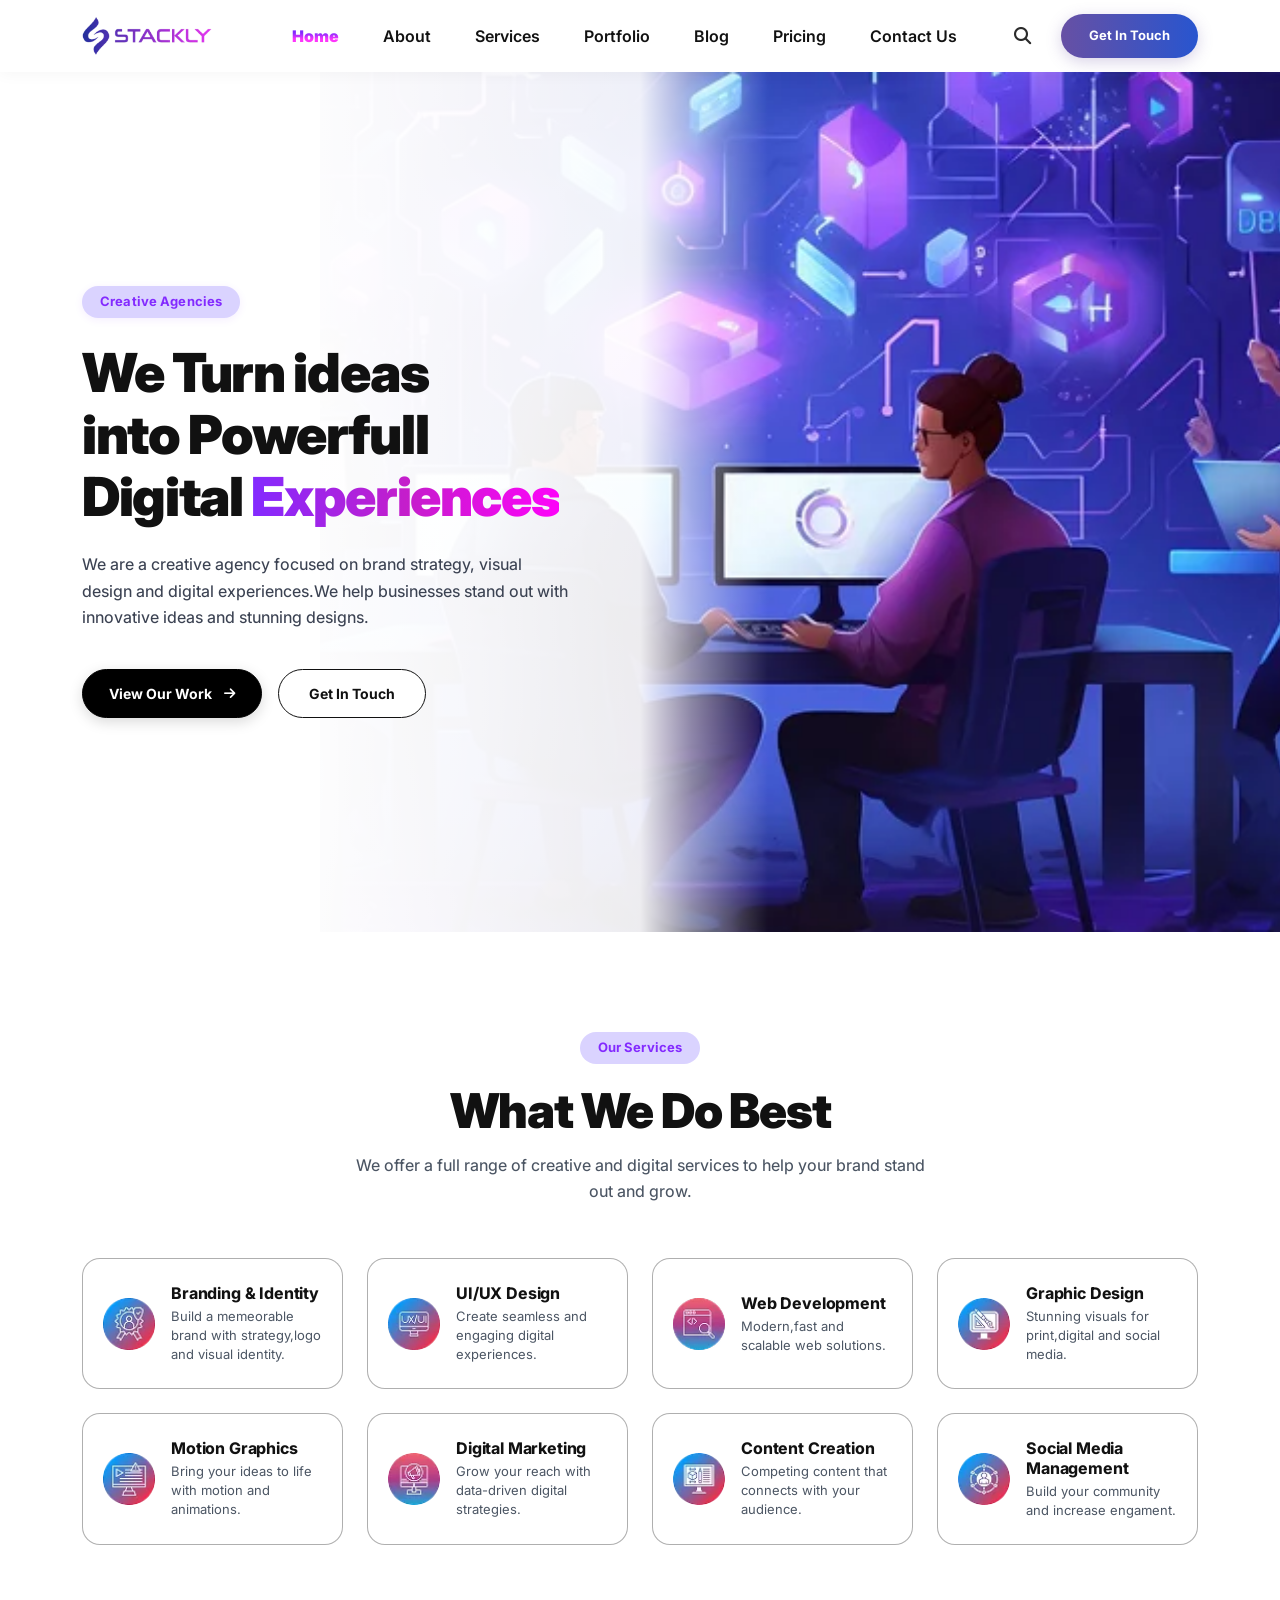
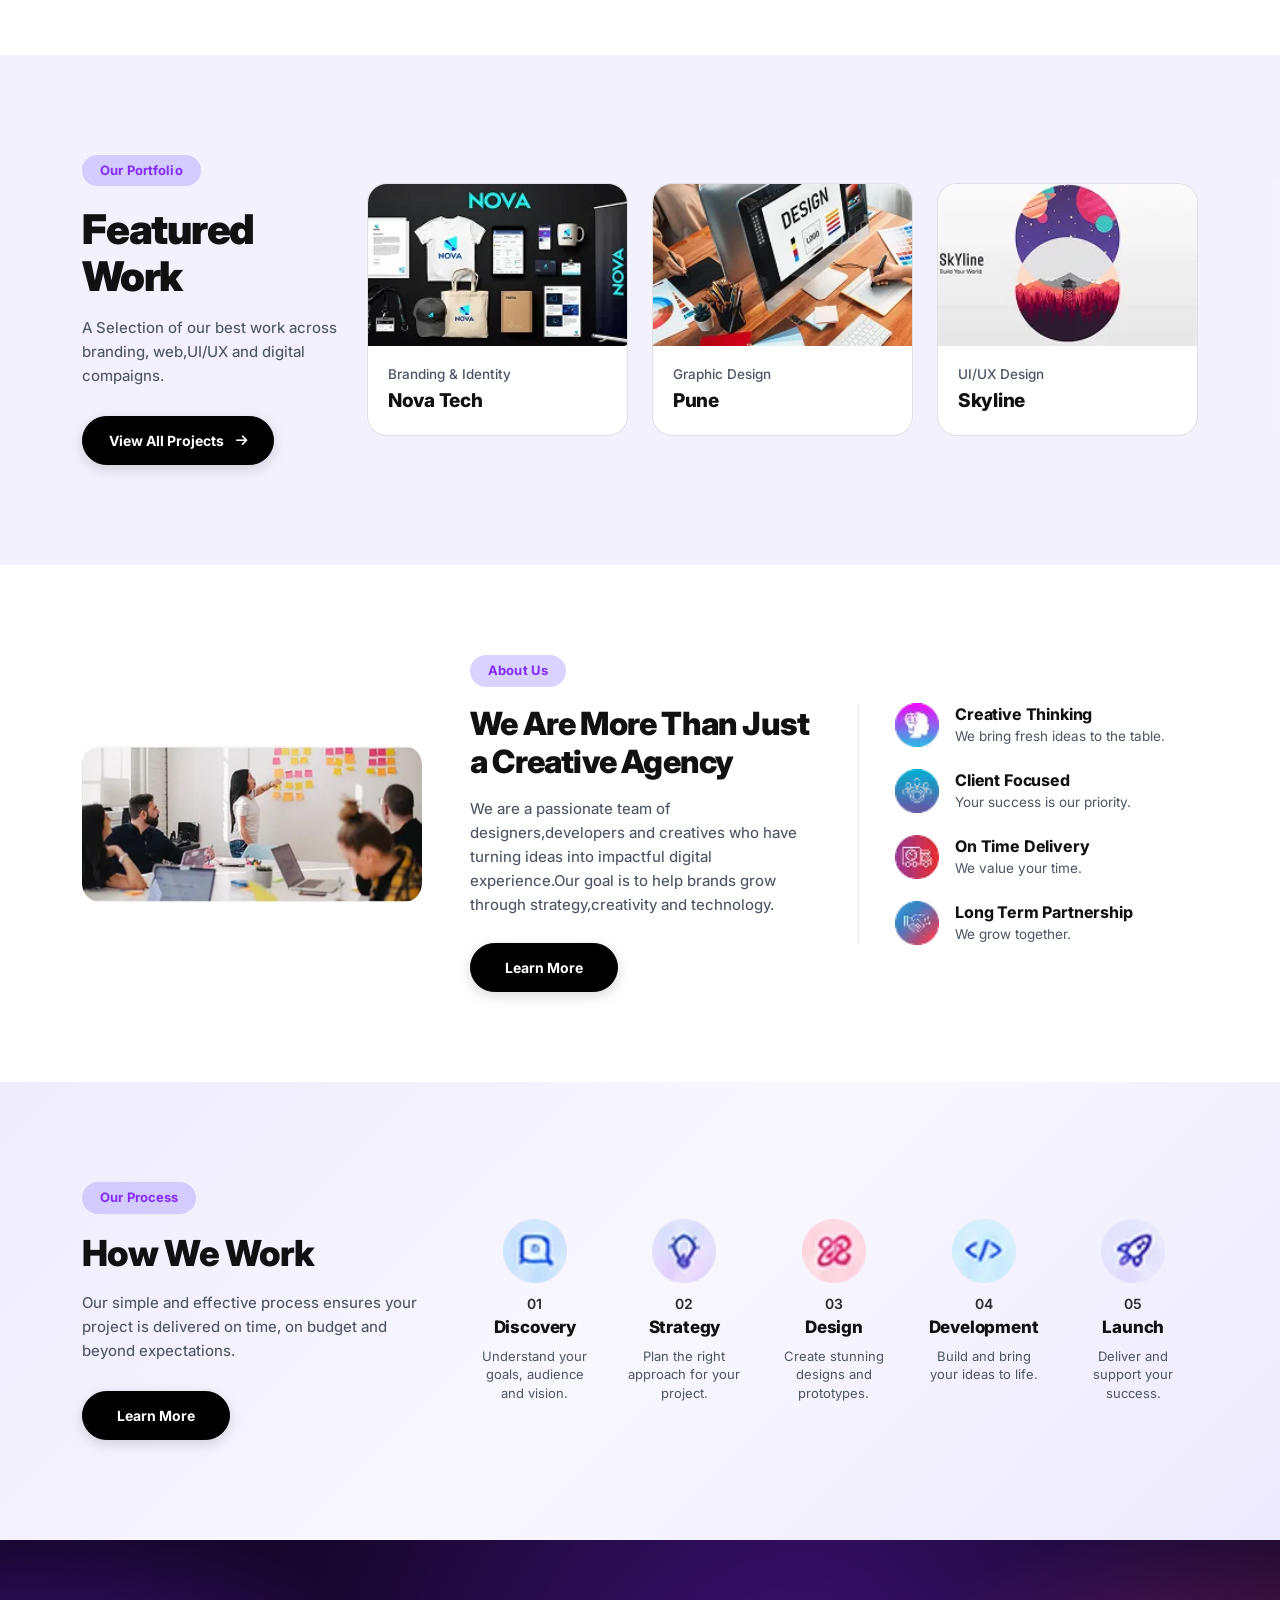
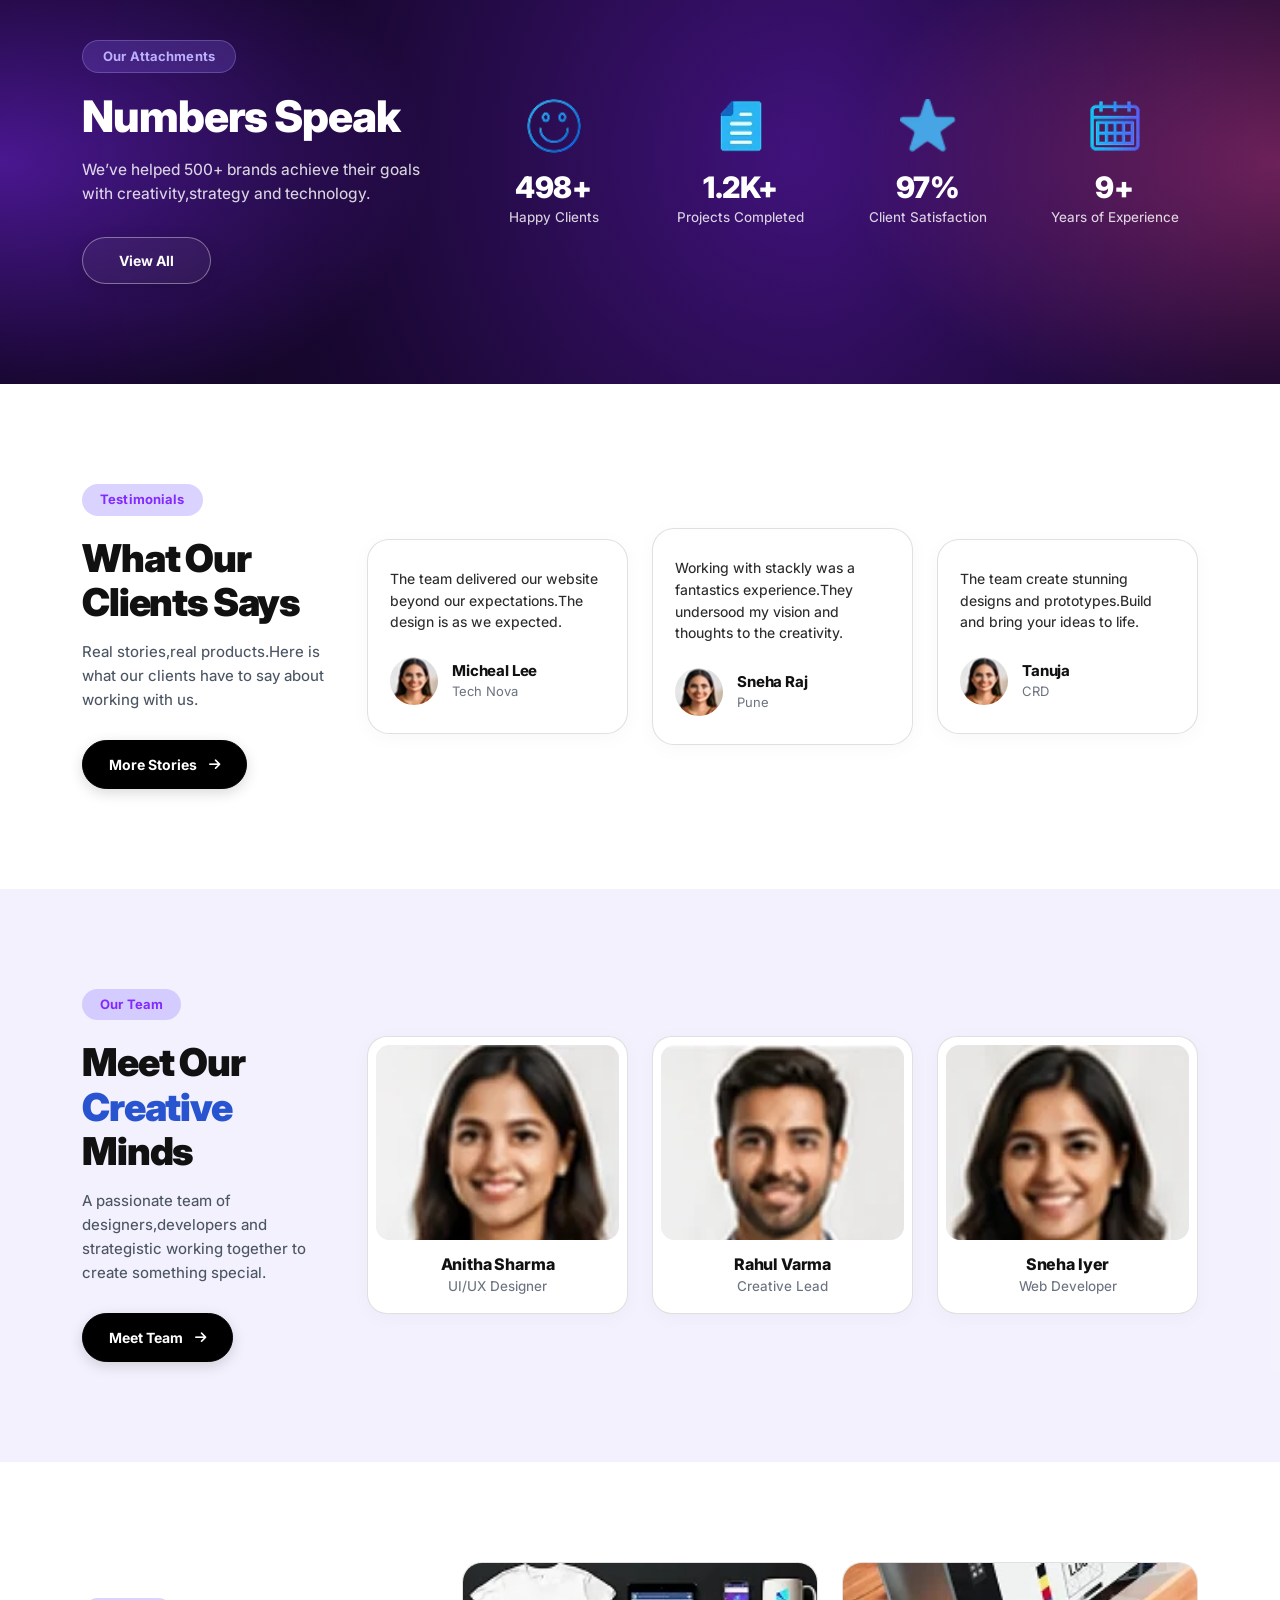
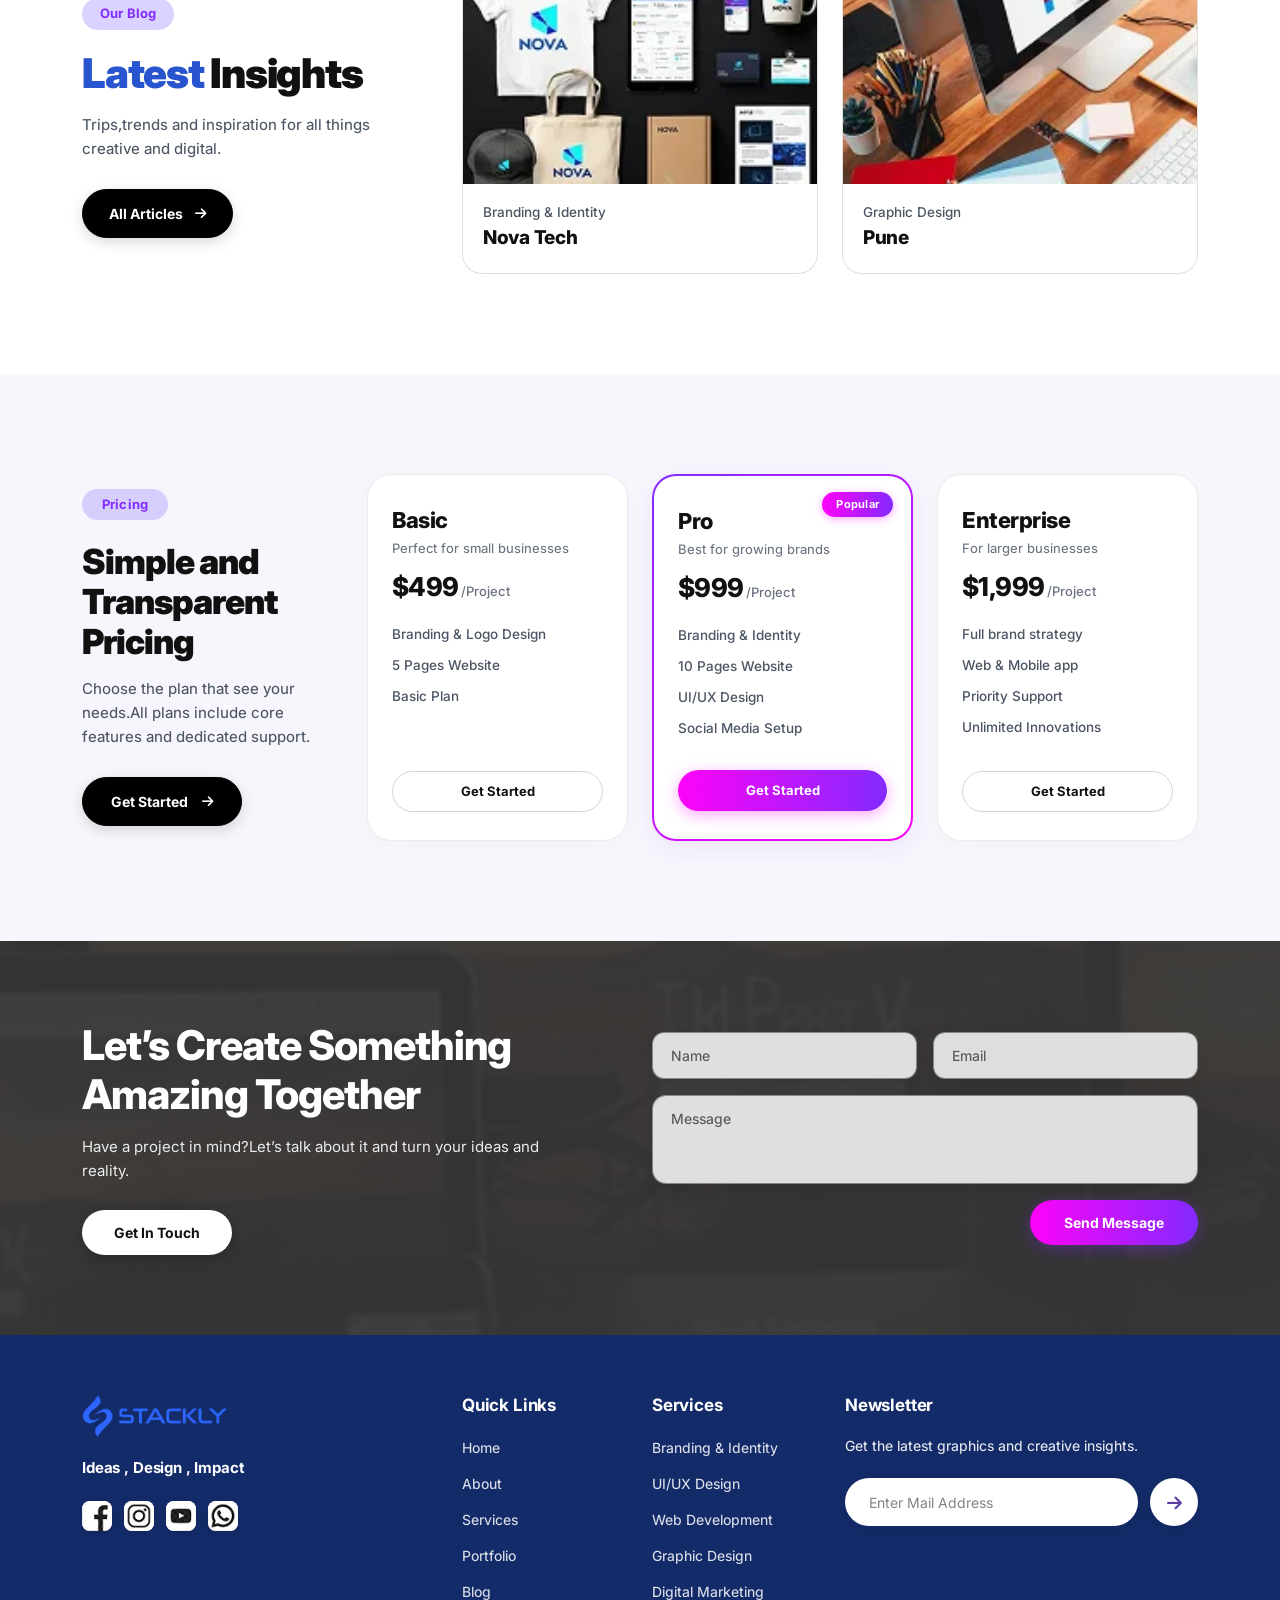
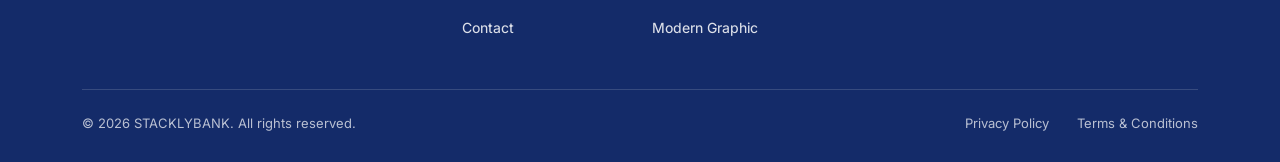
==== commit f05a353e: "refactor: portfolio changes" ====
--- a/index.html
+++ b/index.html
@@ -1003,9 +1003,7 @@
                   Have a project in mind?Let’s talk about it and turn your ideas
                   and reality.
                 </p>
-                <a href="pages/contact.html" class="btn btn-get-in-touch-cta">
-                  Get In Touch
-                </a>
+                <a href="#" class="btn btn-get-in-touch-cta"> Get In Touch </a>
               </div>
             </div>
 
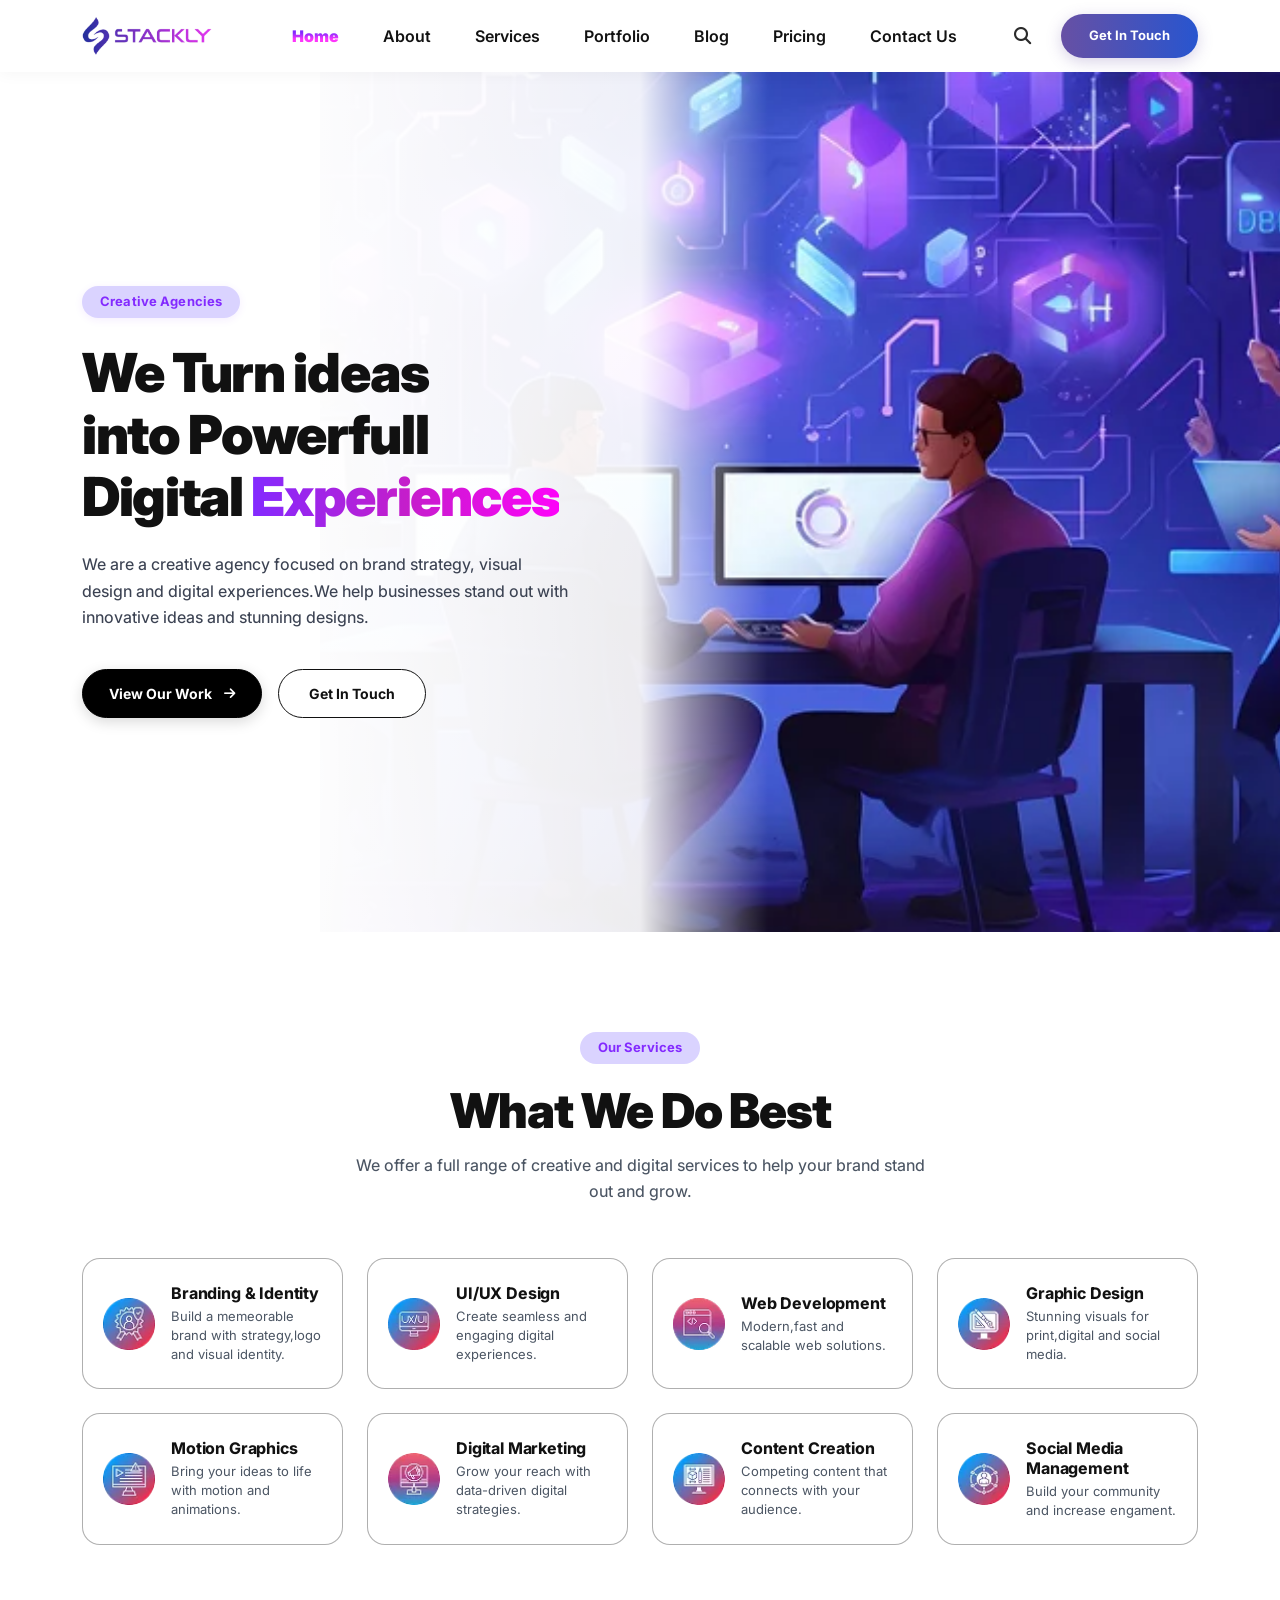
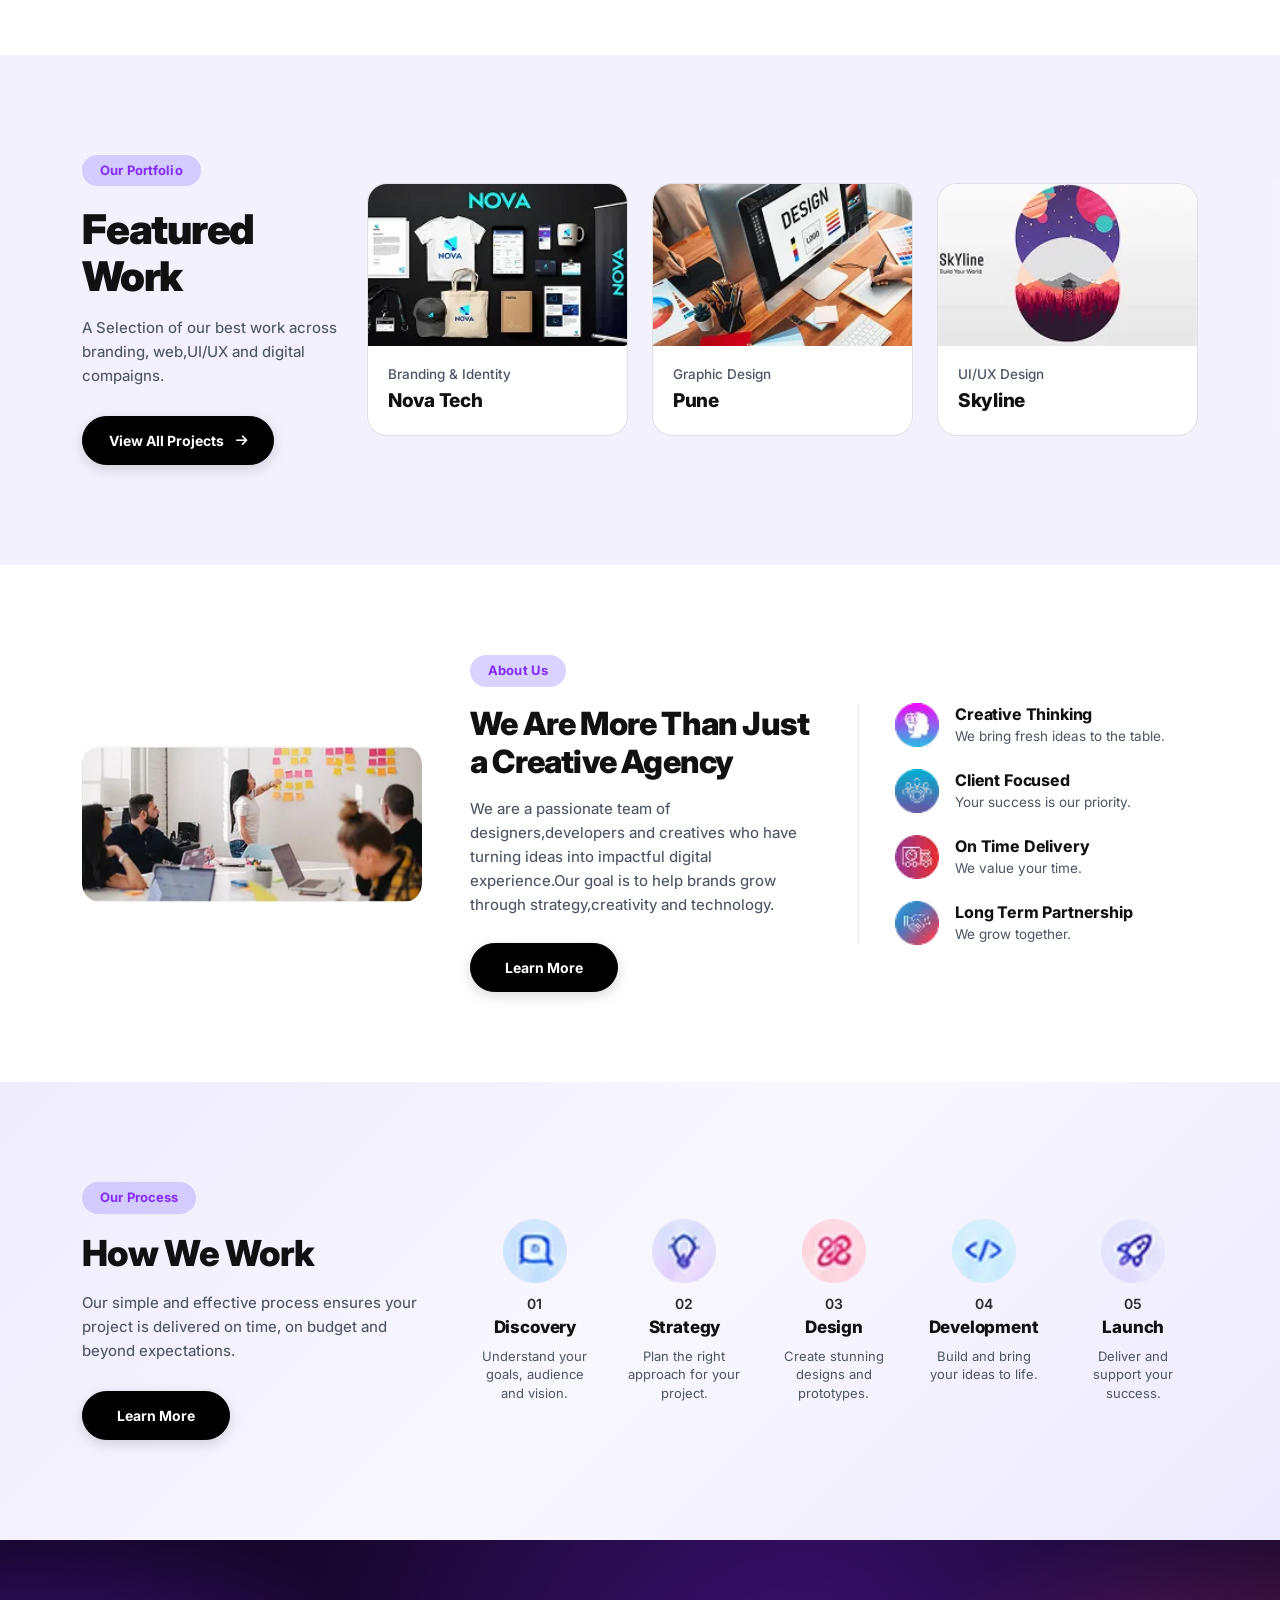
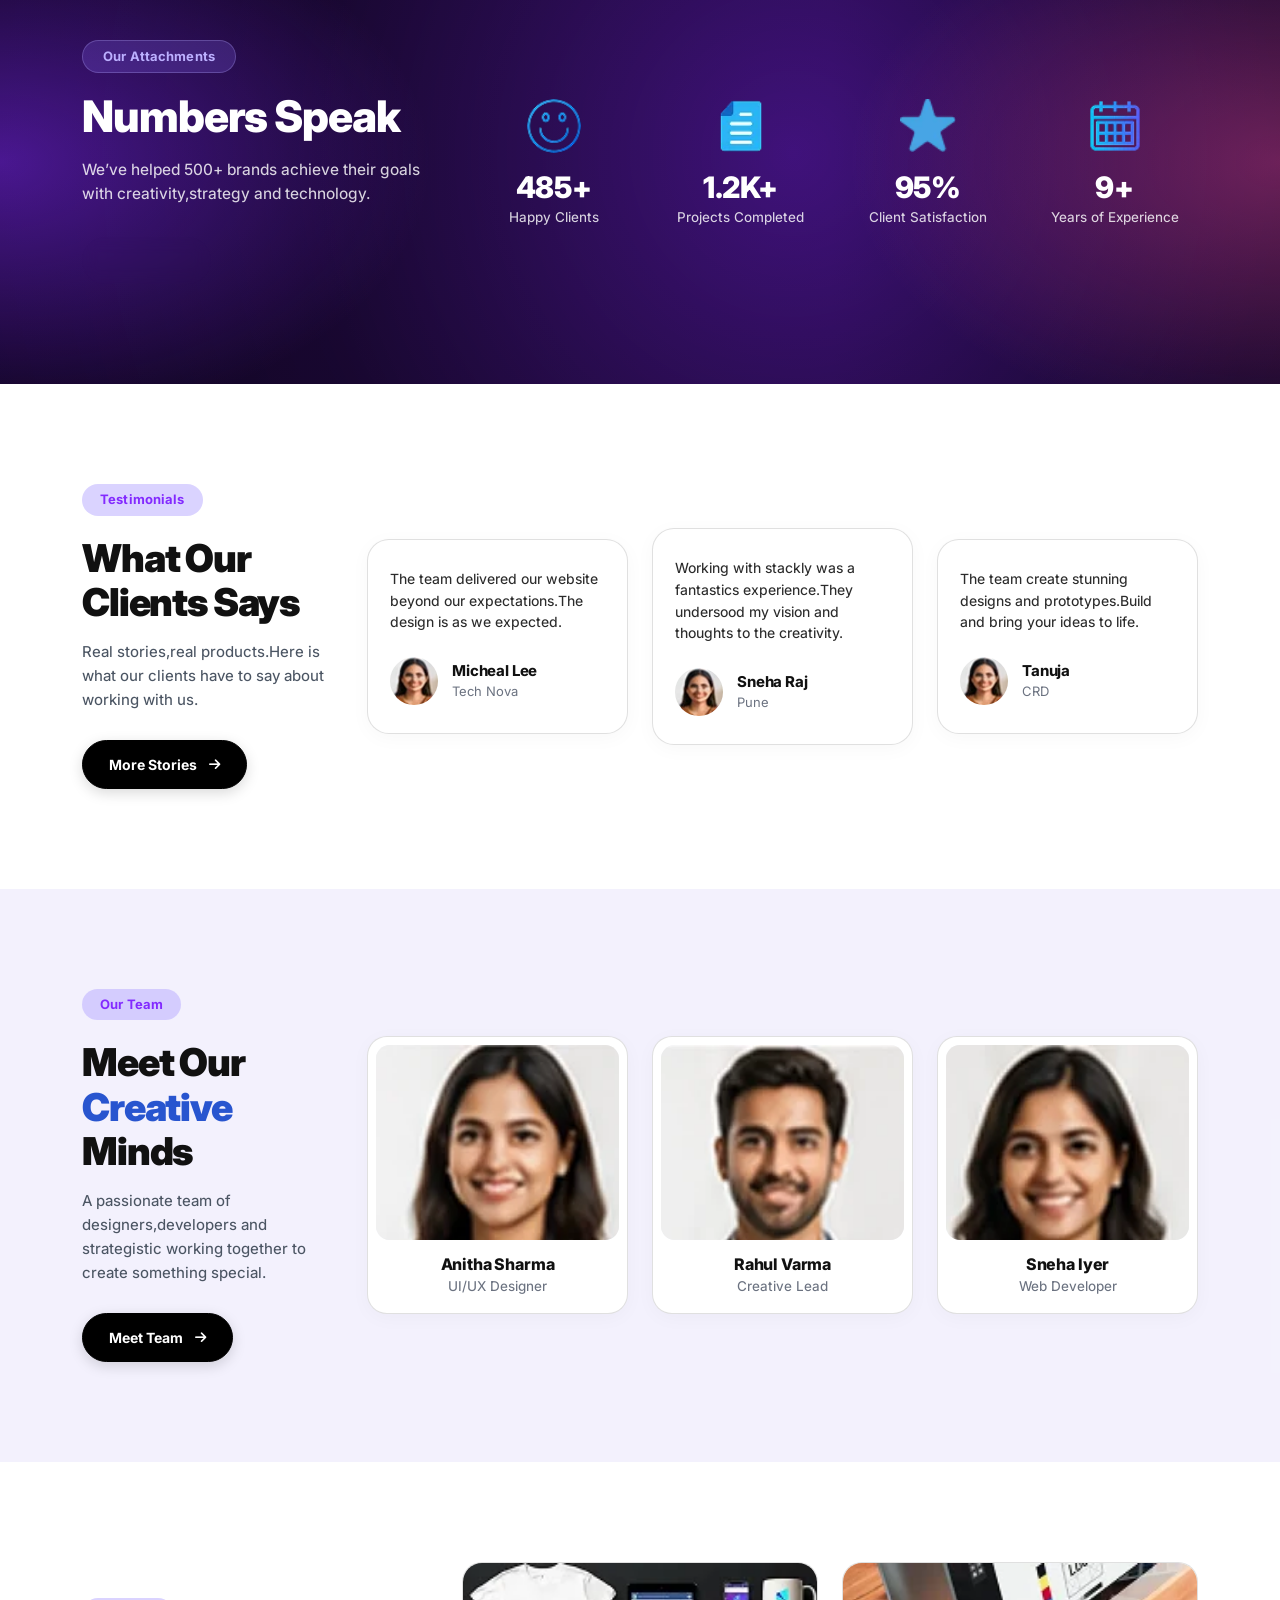
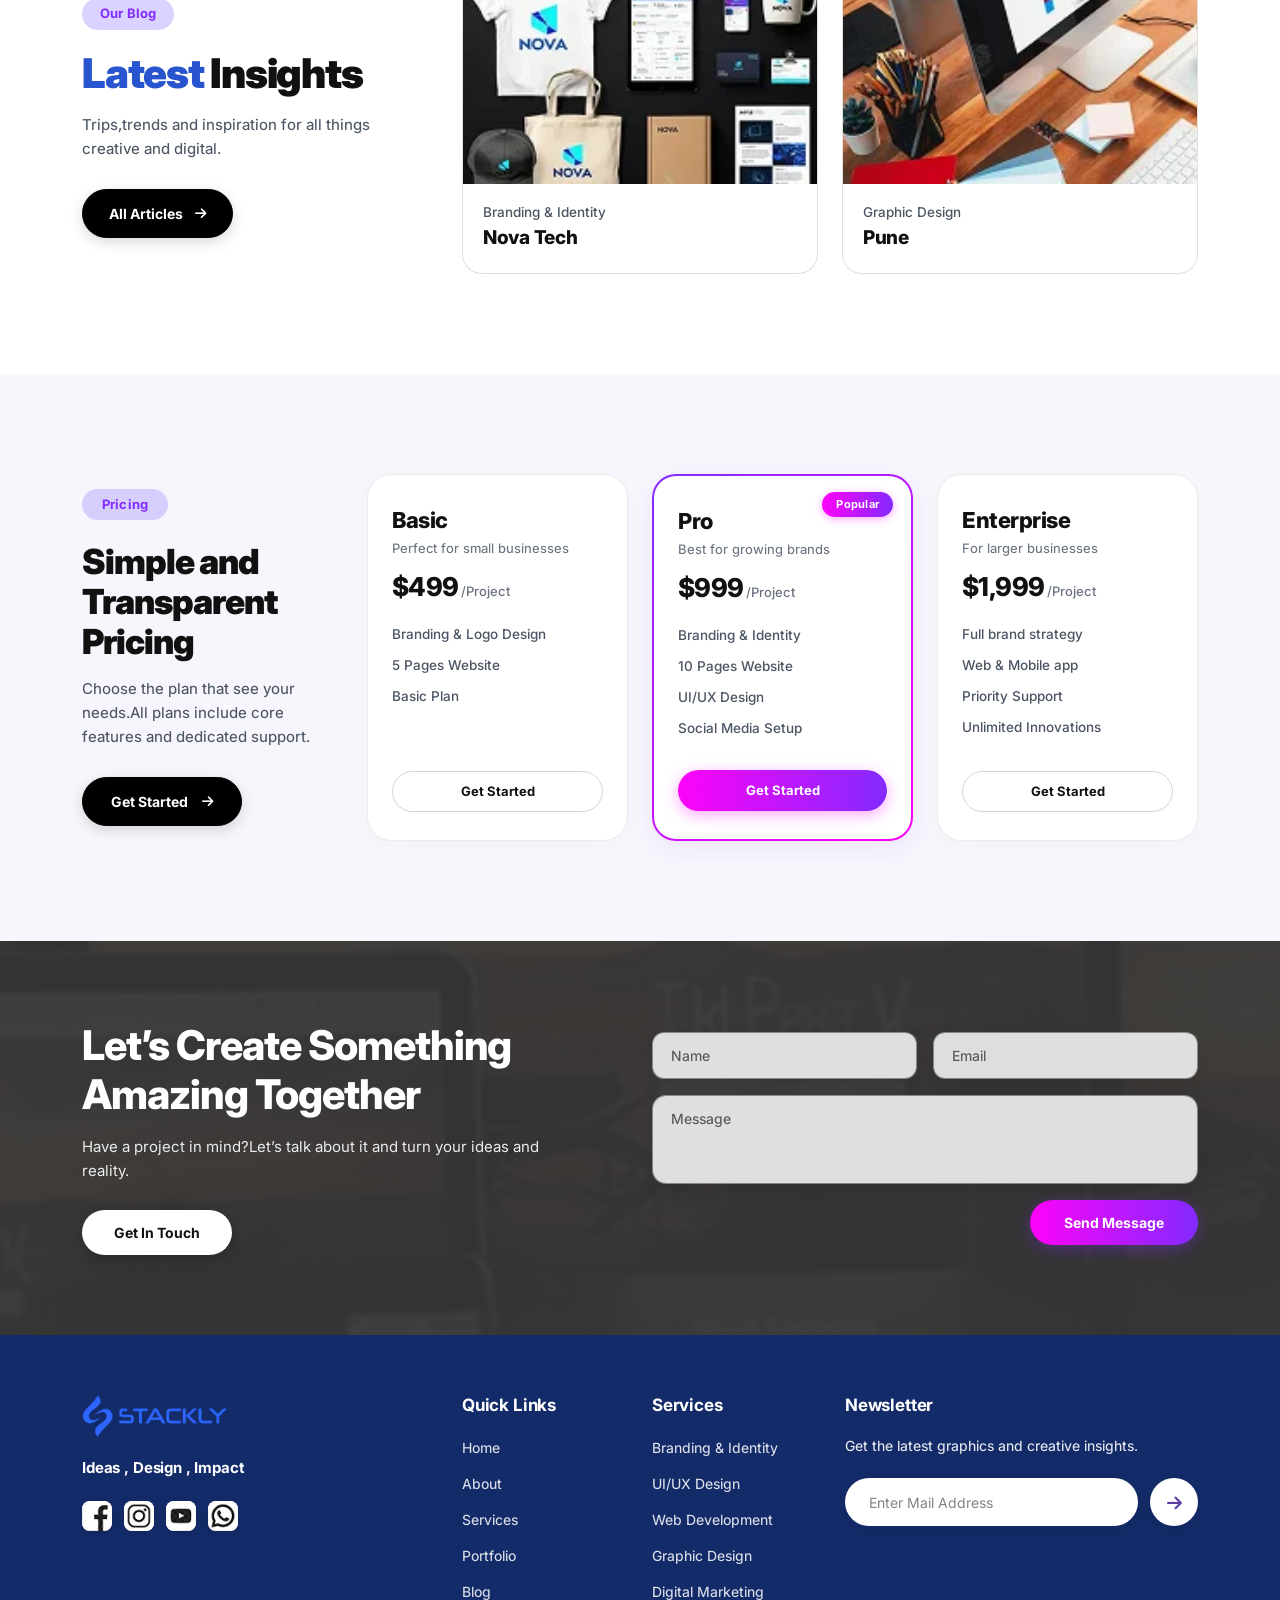
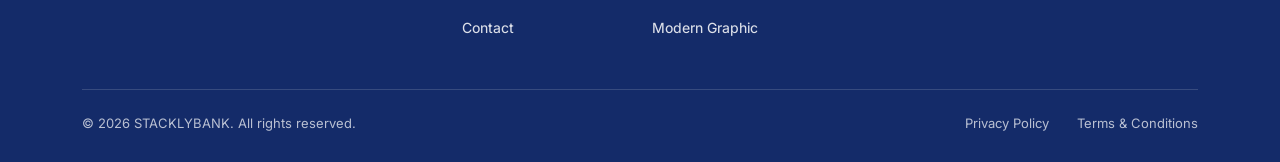
==== commit 98f272b1: "refactor: form corrections" ====
--- a/index.html
+++ b/index.html
@@ -1009,13 +1009,15 @@
 
             <!-- Right Form Column -->
             <div class="col-12 col-lg-6">
-              <form class="get-in-touch-form" onsubmit="event.preventDefault()">
+              <form class="get-in-touch-form">
                 <div class="row g-3 mb-3">
                   <div class="col-12 col-sm-6">
                     <input
                       type="text"
                       class="form-control get-in-touch-input"
                       placeholder="Name"
+                      autocomplete="off"
+                      maxlength="16"
                       required
                     />
                   </div>
--- a/assets/css/styles.css
+++ b/assets/css/styles.css
@@ -24,9 +24,7 @@
   color: #121212;
 }
 
-/* ==========================================================================
-   HEADER COMPONENT STYLES
-   ========================================================================== */
+/* HEADER COMPONENT STYLES */
 
 .site-header {
   background-color: var(--header-bg);
@@ -170,9 +168,7 @@
   box-shadow: none;
 }
 
-/* ==========================================================================
-   HERO SECTION STYLES (FULL COVER)
-   ========================================================================== */
+/* HERO SECTION STYLES (FULL COVER) */
 
 .hero-section {
   position: relative;
@@ -362,25 +358,52 @@
   transform: translateY(0);
 }
 
-/* ==========================================================================
-   RESPONSIVE ADJUSTMENTS
-   ========================================================================== */
+/* RESPONSIVE ADJUSTMENTS */
 
 @media (max-width: 991.98px) {
   .site-header .navbar-collapse {
+    position: fixed;
+    top: 0;
+    left: 0;
+    right: 0;
+    bottom: 0;
+    width: 100%;
+    height: 100vh;
     background-color: #ffffff;
-    padding: 18px;
-    border-radius: 12px;
-    margin-top: 12px;
-    box-shadow: 0 10px 30px rgba(0, 0, 0, 0.08);
-    max-height: calc(100vh - 90px);
+    padding: 20px 24px 32px 24px;
     overflow-y: auto;
+    z-index: 1040;
   }
 
   .site-header .header-nav {
     gap: 10px;
     align-items: flex-start;
     margin-bottom: 16px;
+  }
+
+  .mobile-menu-header {
+    margin-bottom: 24px;
+  }
+
+  .mobile-menu-close {
+    background: transparent;
+    border: none;
+    outline: none;
+    font-size: 24px;
+    color: #121212;
+    cursor: pointer;
+    padding: 4px 8px;
+    display: inline-flex;
+    align-items: center;
+    justify-content: center;
+    transition:
+      color 0.2s ease,
+      transform 0.2s ease;
+  }
+
+  .mobile-menu-close:hover {
+    color: #832aff;
+    transform: scale(1.1);
   }
 
   .site-header .header-actions {
@@ -397,7 +420,7 @@
     text-align: center;
   }
 
-  /* Hero Mobile Styles */
+  /* Hero Tablet/Mobile Styles */
   .hero-section {
     padding: 30px 0;
     min-height: auto;
@@ -407,12 +430,20 @@
     min-height: auto;
   }
 
+  .hero-bg-img {
+    width: 100%;
+    right: auto;
+    left: 0;
+    object-position: center top;
+  }
+
   .hero-bg-overlay {
     background: linear-gradient(
       180deg,
-      rgba(255, 255, 255, 0.95) 0%,
-      rgba(255, 255, 255, 0.9) 60%,
-      rgba(255, 255, 255, 0.65) 100%
+      rgba(255, 255, 255, 0.97) 0%,
+      rgba(255, 255, 255, 0.92) 45%,
+      rgba(255, 255, 255, 0.72) 75%,
+      rgba(255, 255, 255, 0.45) 100%
     );
   }
 
@@ -439,9 +470,7 @@
   }
 }
 
-/* ==========================================================================
-   WHAT WE DO BEST / OUR SERVICES SECTION
-   ========================================================================== */
+/* WHAT WE DO BEST / OUR SERVICES SECTION */
 
 .what-we-do-section {
   padding: 100px 0 110px 0;
@@ -574,9 +603,7 @@
   }
 }
 
-/* ==========================================================================
-   FEATURED WORK / OUR PORTFOLIO SECTION
-   ========================================================================== */
+/* FEATURED WORK / OUR PORTFOLIO SECTION */
 
 .featured-work-section {
   padding: 100px 0;
@@ -760,9 +787,7 @@
   }
 }
 
-/* ==========================================================================
-   ABOUT US SECTION (HOME PAGE)
-   ========================================================================== */
+/* ABOUT US SECTION (HOME PAGE) */
 
 .home-about-section {
   padding: 90px 0;
@@ -956,9 +981,7 @@
   }
 }
 
-/* ==========================================================================
-   OUR PROCESS / HOW WE WORK SECTION (HOME PAGE)
-   ========================================================================== */
+/* OUR PROCESS / HOW WE WORK SECTION (HOME PAGE) */
 
 .home-process-section {
   padding: 100px 0;
@@ -1168,9 +1191,7 @@
   }
 }
 
-/* ==========================================================================
-   NUMBERS SPEAK / OUR ATTACHMENTS SECTION (HOME PAGE)
-   ========================================================================== */
+/* NUMBERS SPEAK / OUR ATTACHMENTS SECTION (HOME PAGE) */
 
 .home-stats-section {
   padding: 100px 0;
@@ -1404,9 +1425,7 @@
   }
 }
 
-/* ==========================================================================
-   TESTIMONIALS SECTION (HOME PAGE)
-   ========================================================================== */
+/* TESTIMONIALS SECTION (HOME PAGE) */
 
 .testimonials-section {
   padding: 100px 0;
@@ -1593,9 +1612,7 @@
   }
 }
 
-/* ==========================================================================
-   OUR TEAM SECTION (HOME PAGE)
-   ========================================================================== */
+/* OUR TEAM SECTION (HOME PAGE) */
 
 .team-section {
   padding: 100px 0;
@@ -1788,9 +1805,7 @@
   }
 }
 
-/* ==========================================================================
-   LATEST INSIGHTS / OUR BLOG SECTION (HOME PAGE)
-   ========================================================================== */
+/* LATEST INSIGHTS / OUR BLOG SECTION (HOME PAGE) */
 
 .home-blog-section {
   padding: 100px 0;
@@ -1979,9 +1994,7 @@
   }
 }
 
-/* ==========================================================================
-   SIMPLE AND TRANSPARENT PRICING SECTION
-   ========================================================================== */
+/* SIMPLE AND TRANSPARENT PRICING SECTION */
 
 .home-pricing-section {
   padding: 100px 0;
@@ -2274,9 +2287,7 @@
   }
 }
 
-/* ==========================================================================
-   GET IN TOUCH / CTA SECTION (HOME PAGE)
-   ========================================================================== */
+/* GET IN TOUCH / CTA SECTION (HOME PAGE) */
 
 .home-get-in-touch-section {
   position: relative;
@@ -2427,9 +2438,7 @@
   }
 }
 
-/* ==========================================================================
-   FOOTER COMPONENT STYLES
-   ========================================================================== */
+/* FOOTER COMPONENT STYLES */
 
 .site-footer {
   background-color: #142b69;
@@ -2693,9 +2702,7 @@
   }
 }
 
-/* ==========================================================================
-   FLOATING SCROLL TO TOP BUTTON
-   ========================================================================== */
+/* FLOATING SCROLL TO TOP BUTTON */
 
 .scroll-to-top-btn {
   position: fixed;
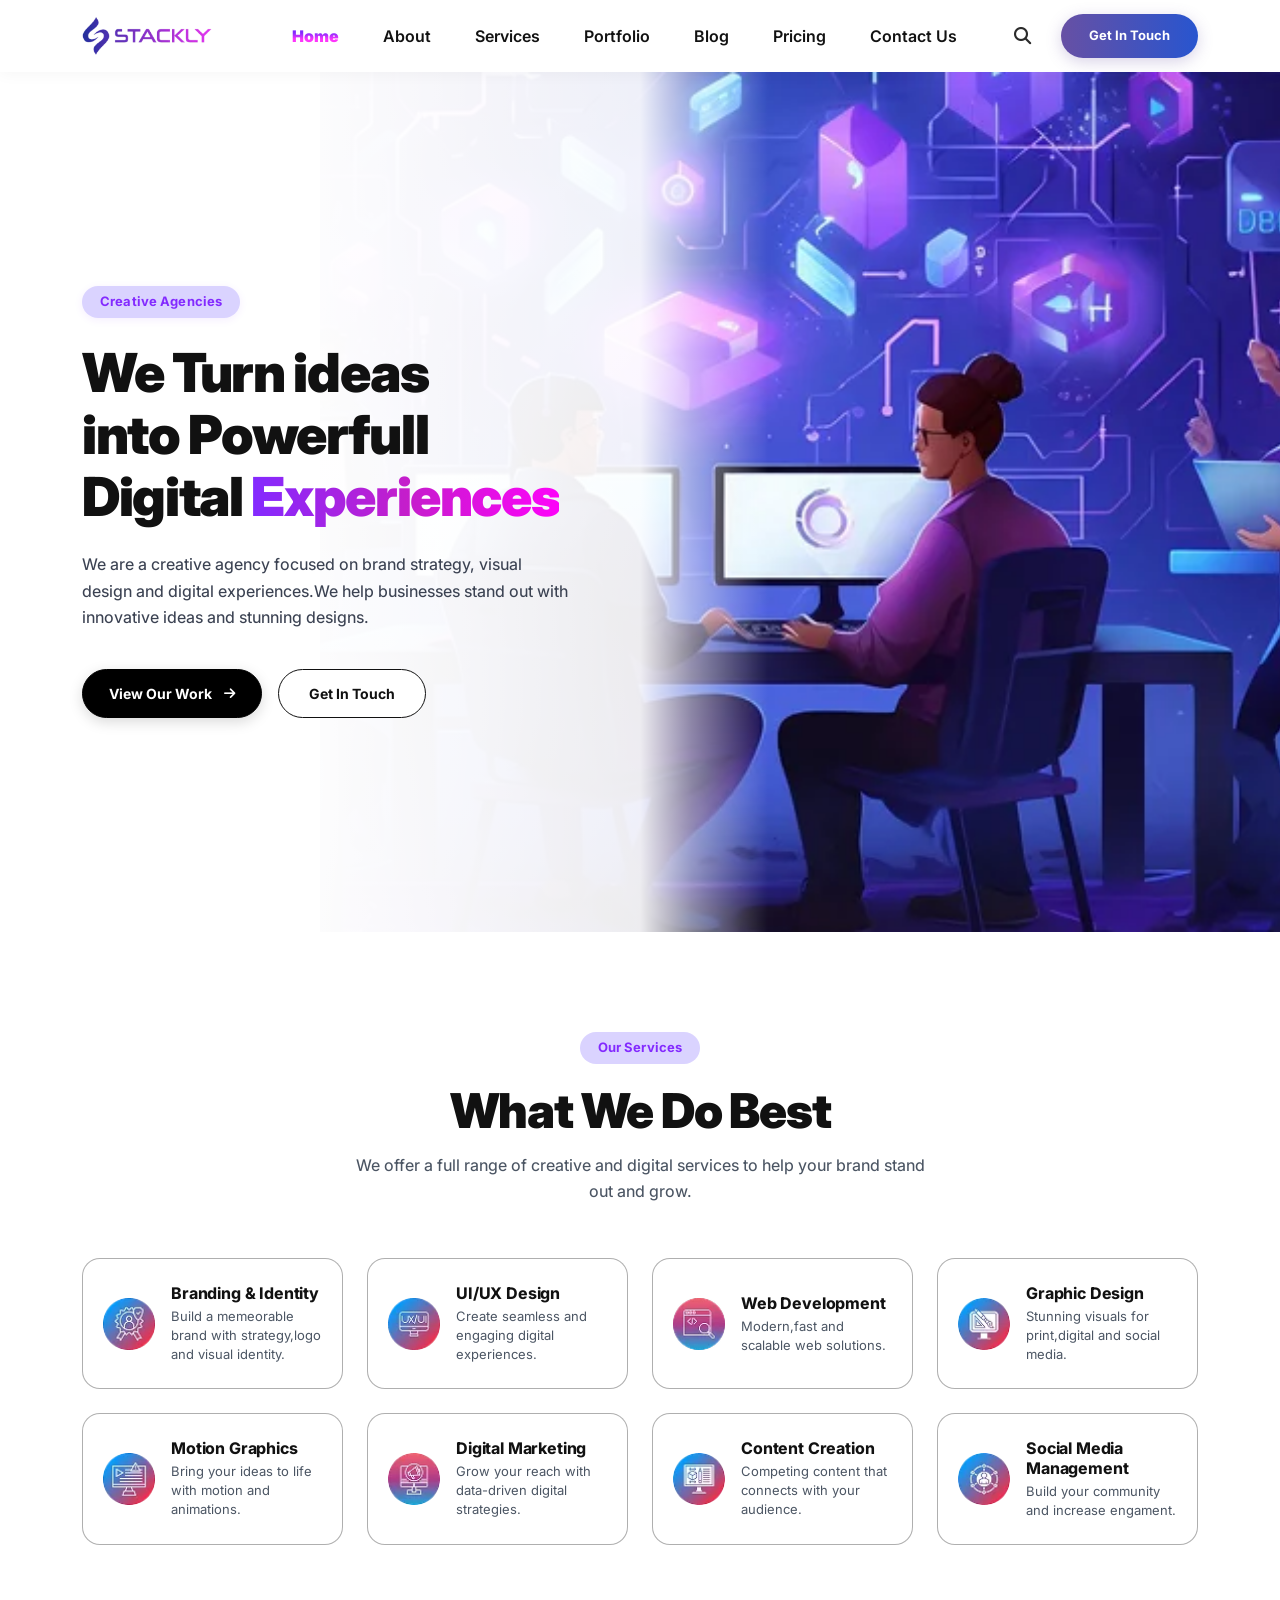
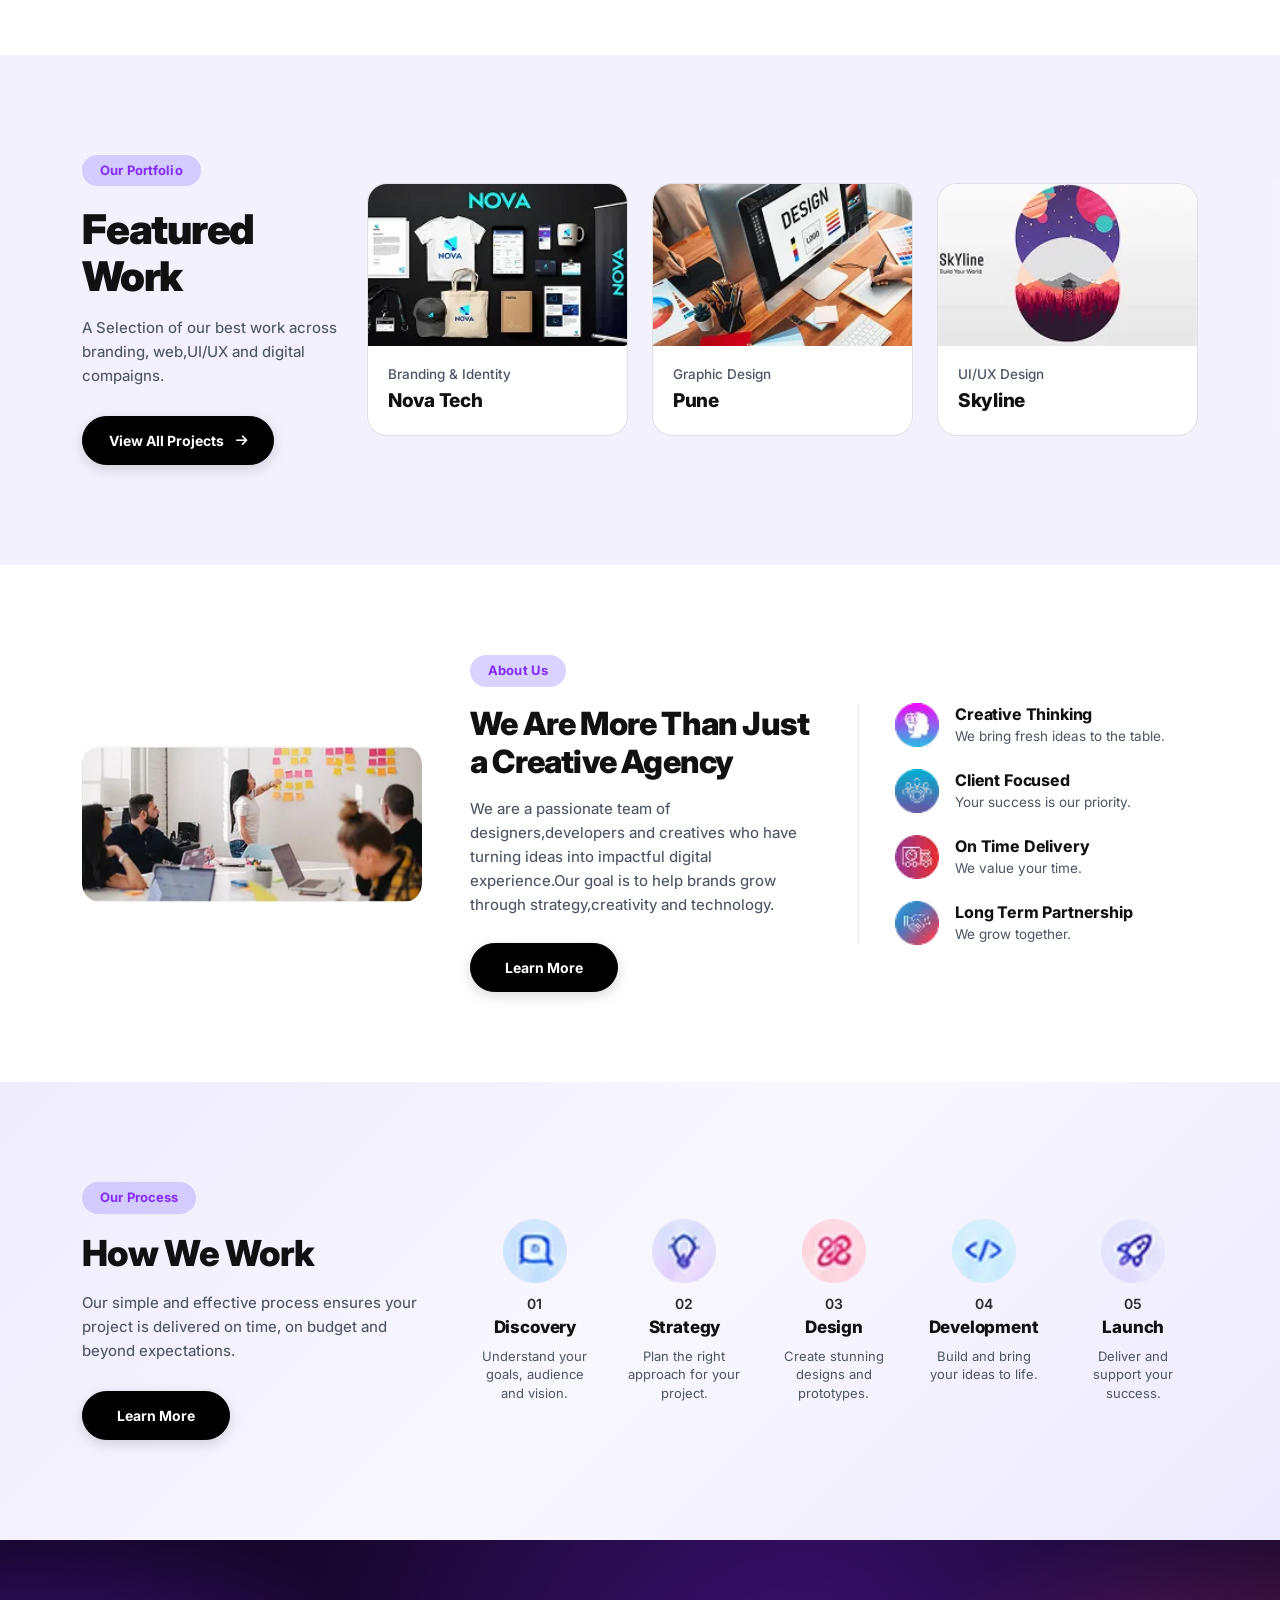
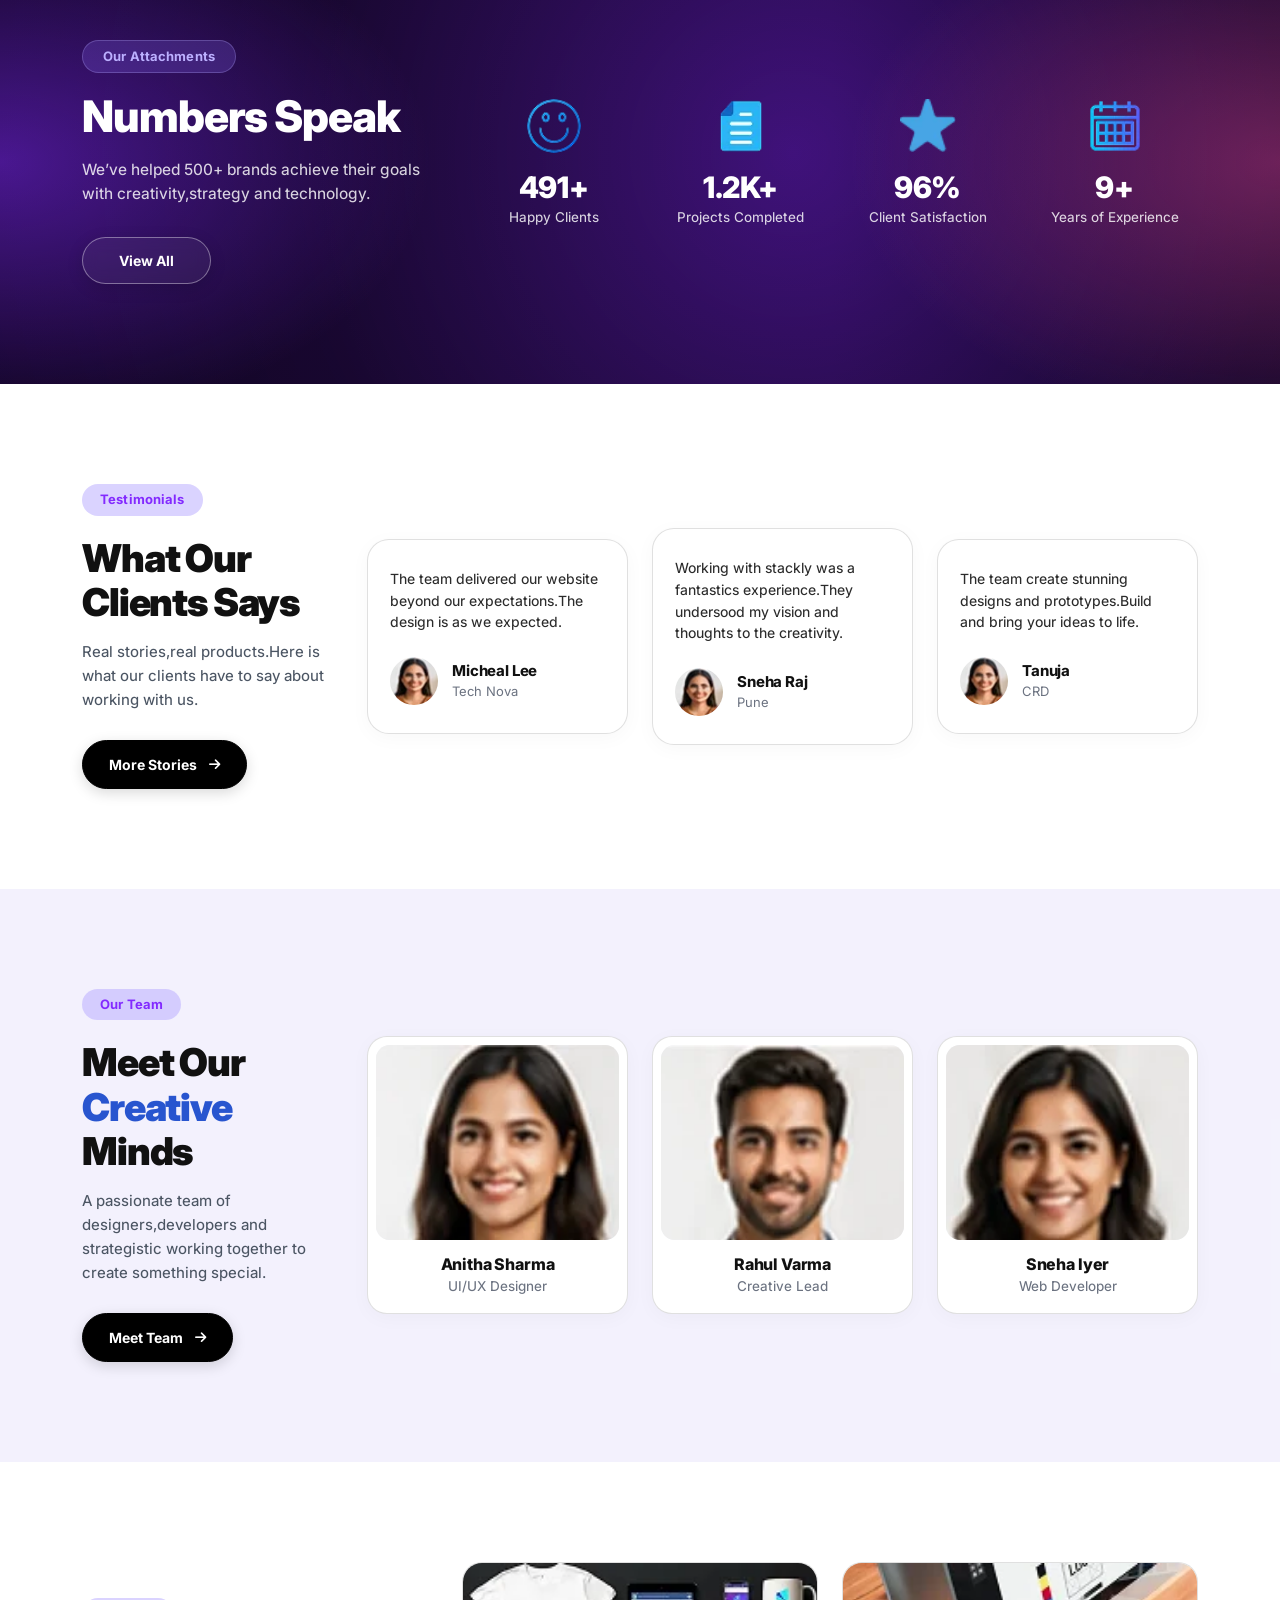
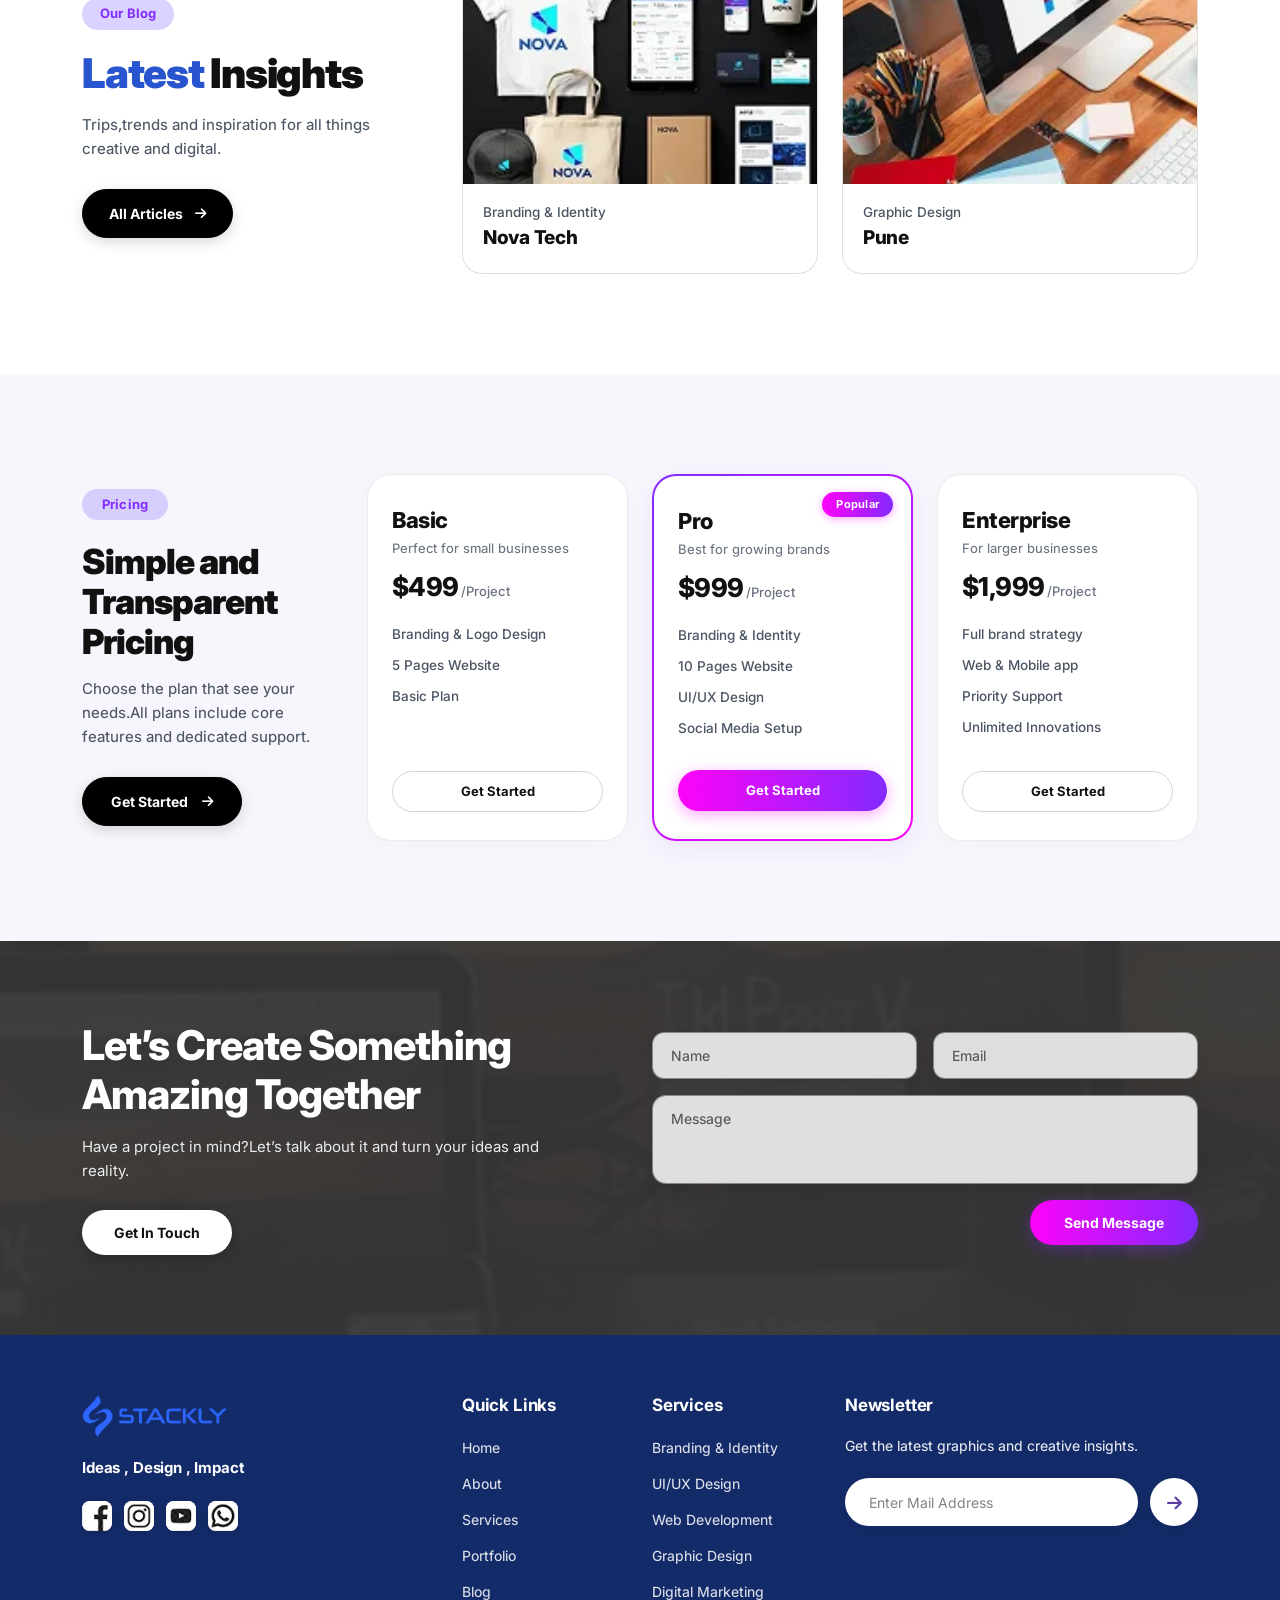
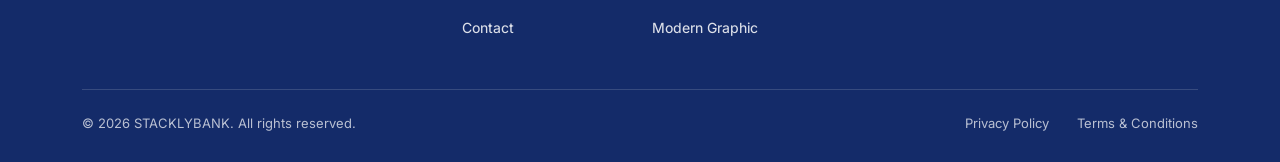
==== commit bc48e675: "refactor: console issues fixed" ====
--- a/index.html
+++ b/index.html
@@ -1014,9 +1014,11 @@
                   <div class="col-12 col-sm-6">
                     <input
                       type="text"
+                      id="homeName"
+                      name="name"
                       class="form-control get-in-touch-input"
                       placeholder="Name"
-                      autocomplete="off"
+                      autocomplete="name"
                       maxlength="16"
                       required
                     />
@@ -1024,14 +1026,19 @@
                   <div class="col-12 col-sm-6">
                     <input
                       type="email"
+                      id="homeEmail"
+                      name="email"
                       class="form-control get-in-touch-input"
                       placeholder="Email"
+                      autocomplete="email"
                       required
                     />
                   </div>
                 </div>
                 <div class="mb-3">
                   <textarea
+                    id="homeMessage"
+                    name="message"
                     class="form-control get-in-touch-input get-in-touch-textarea"
                     rows="3"
                     placeholder="Message"
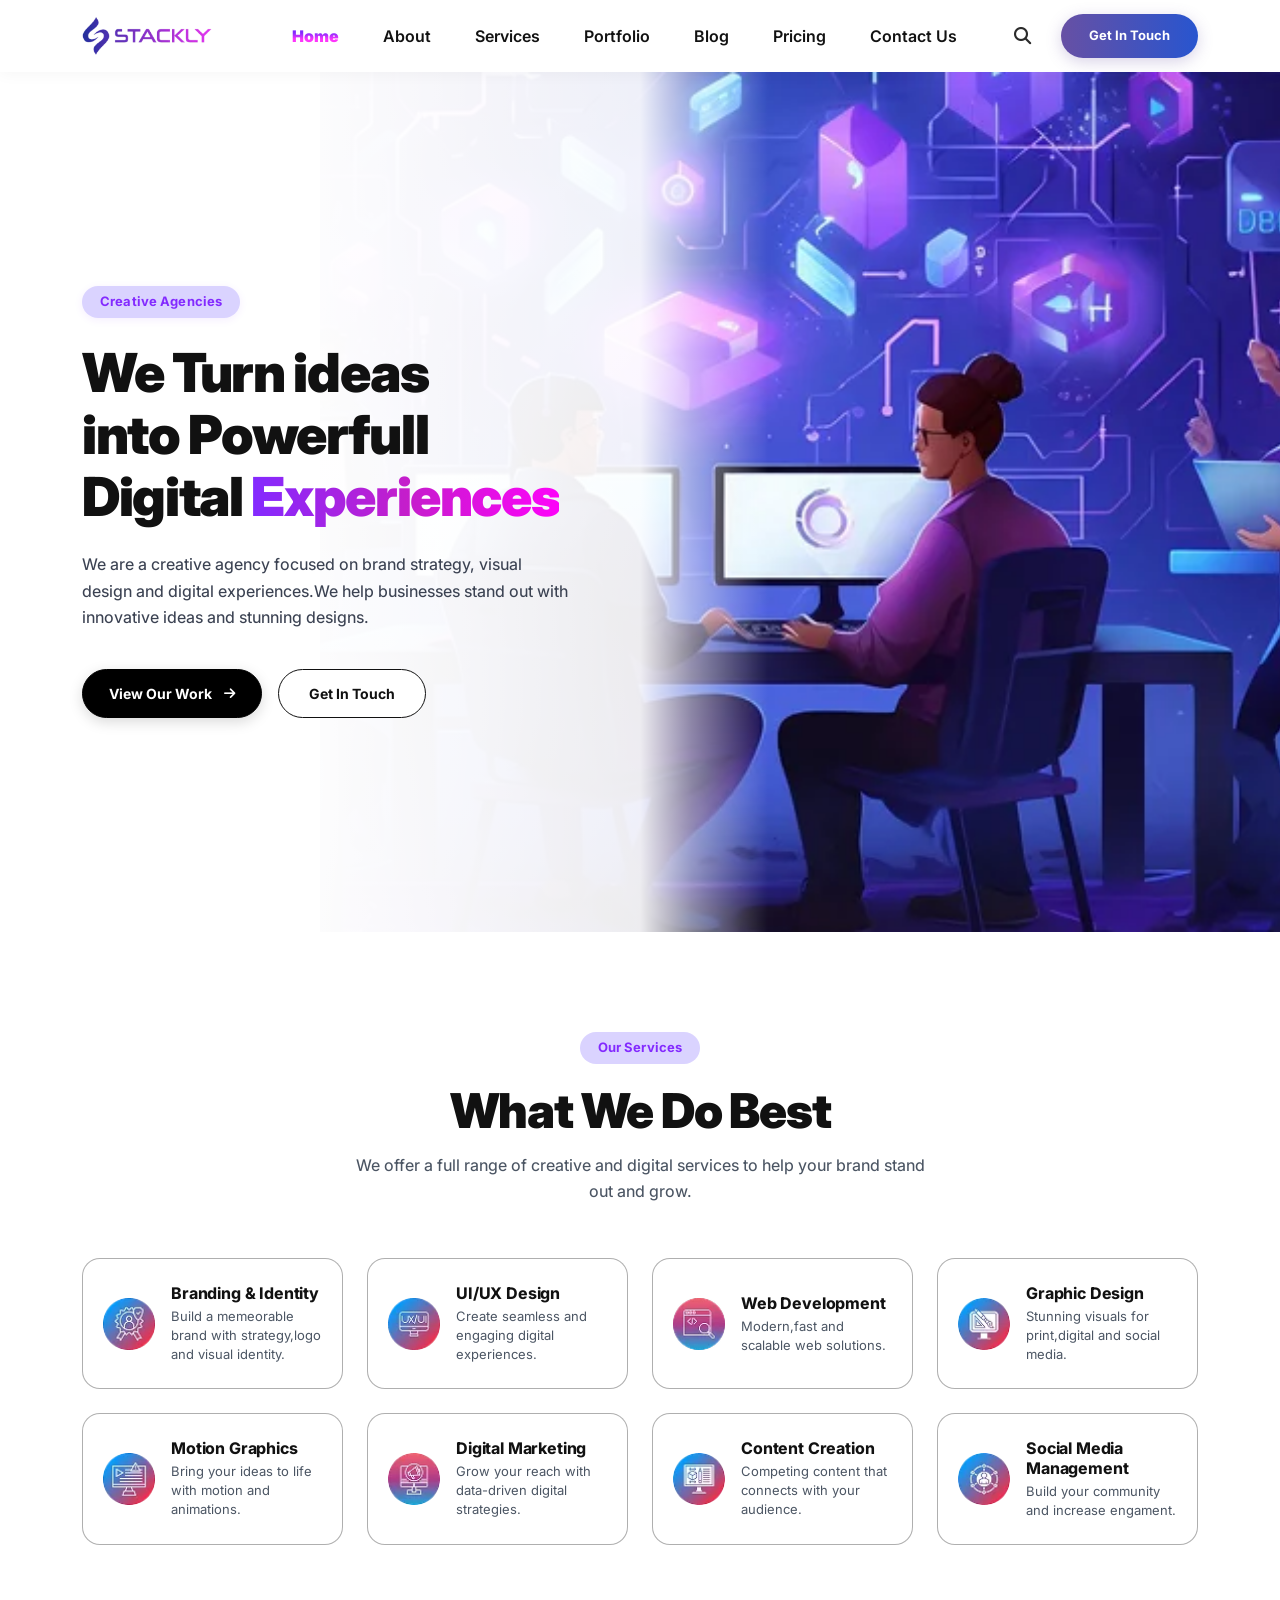
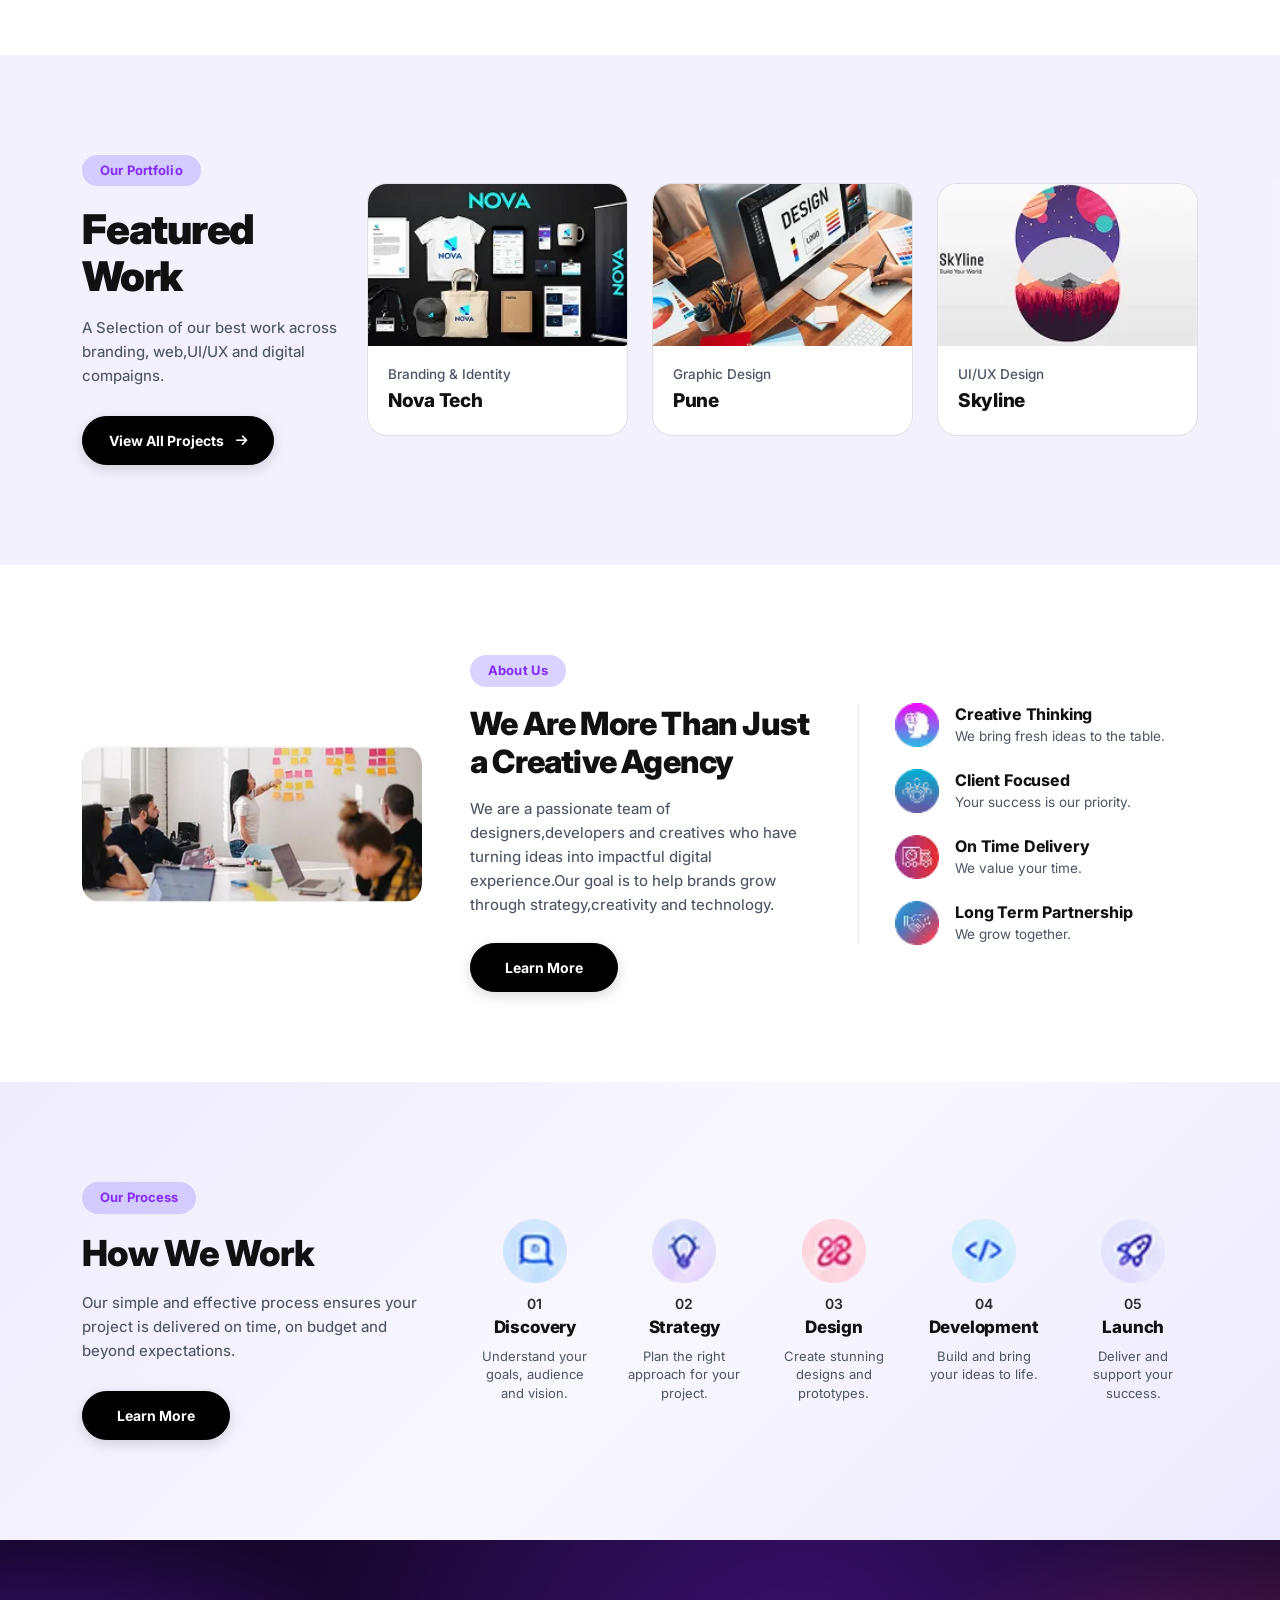
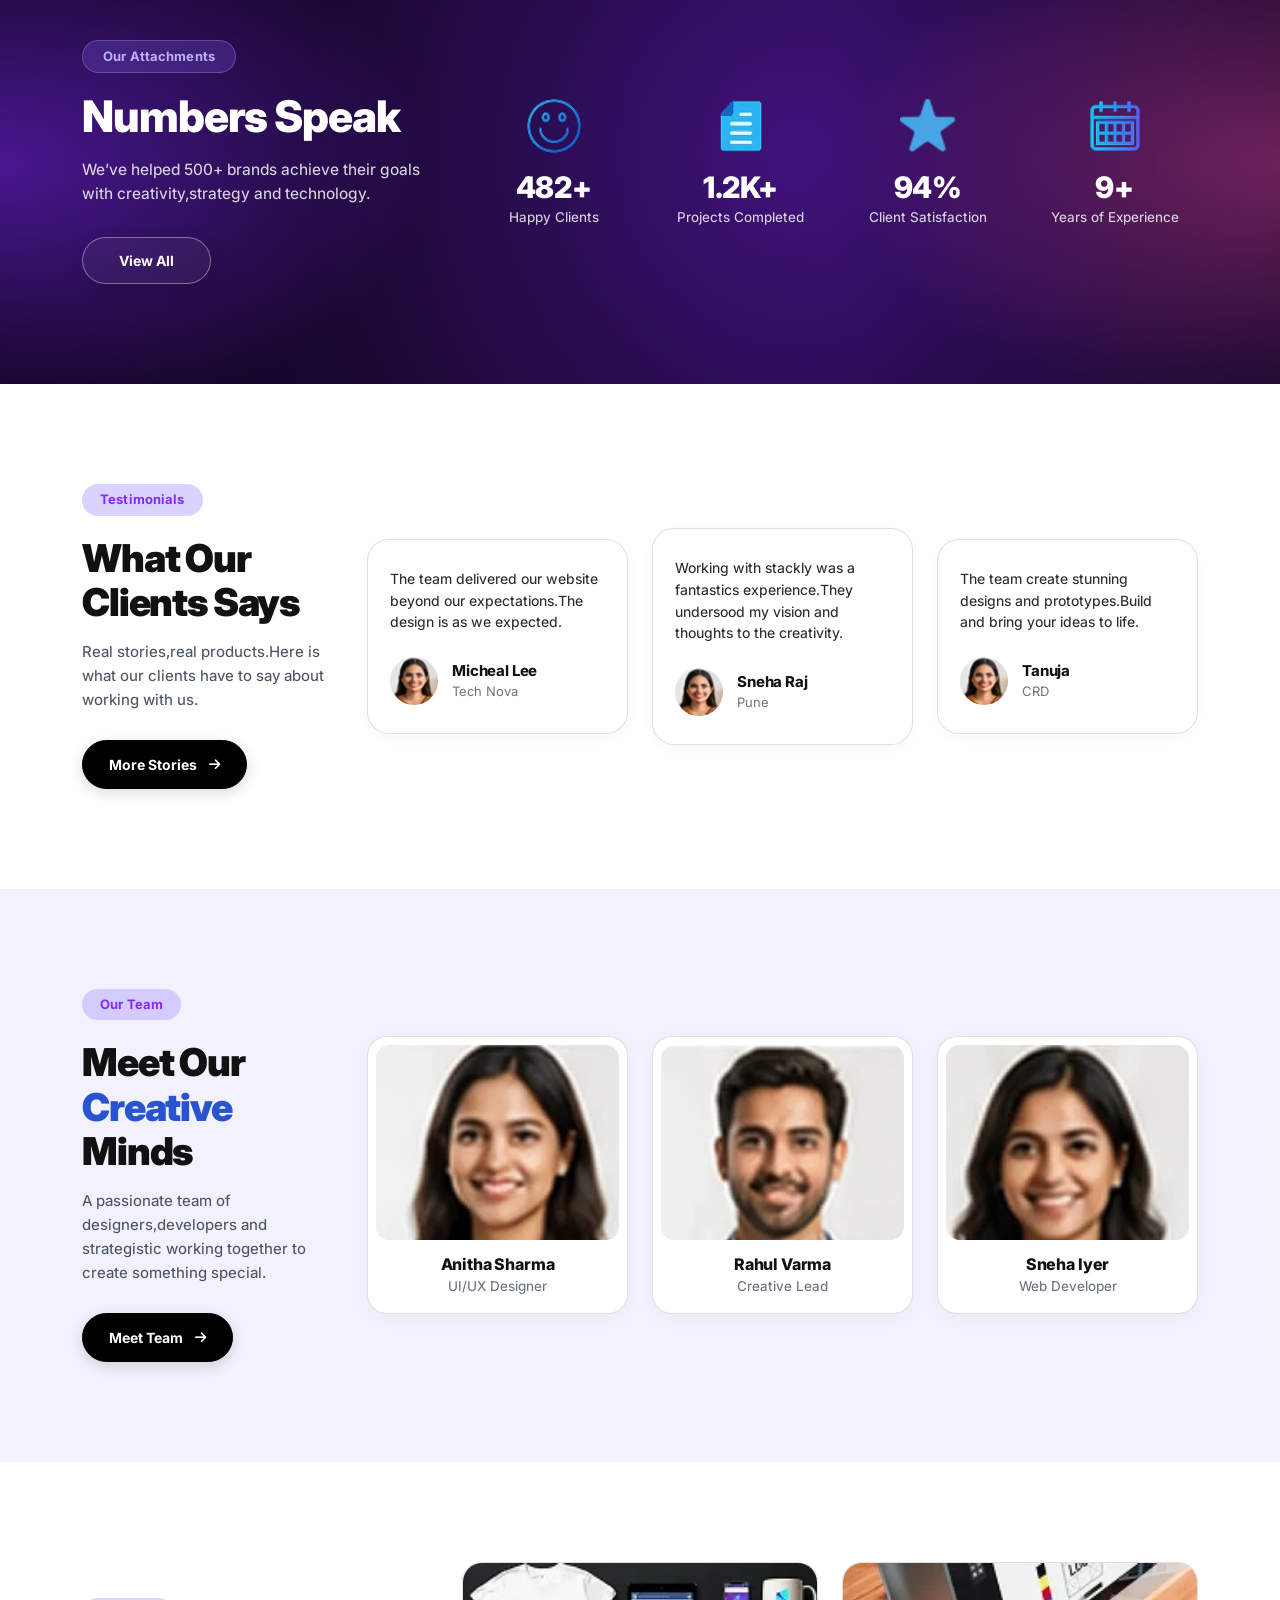
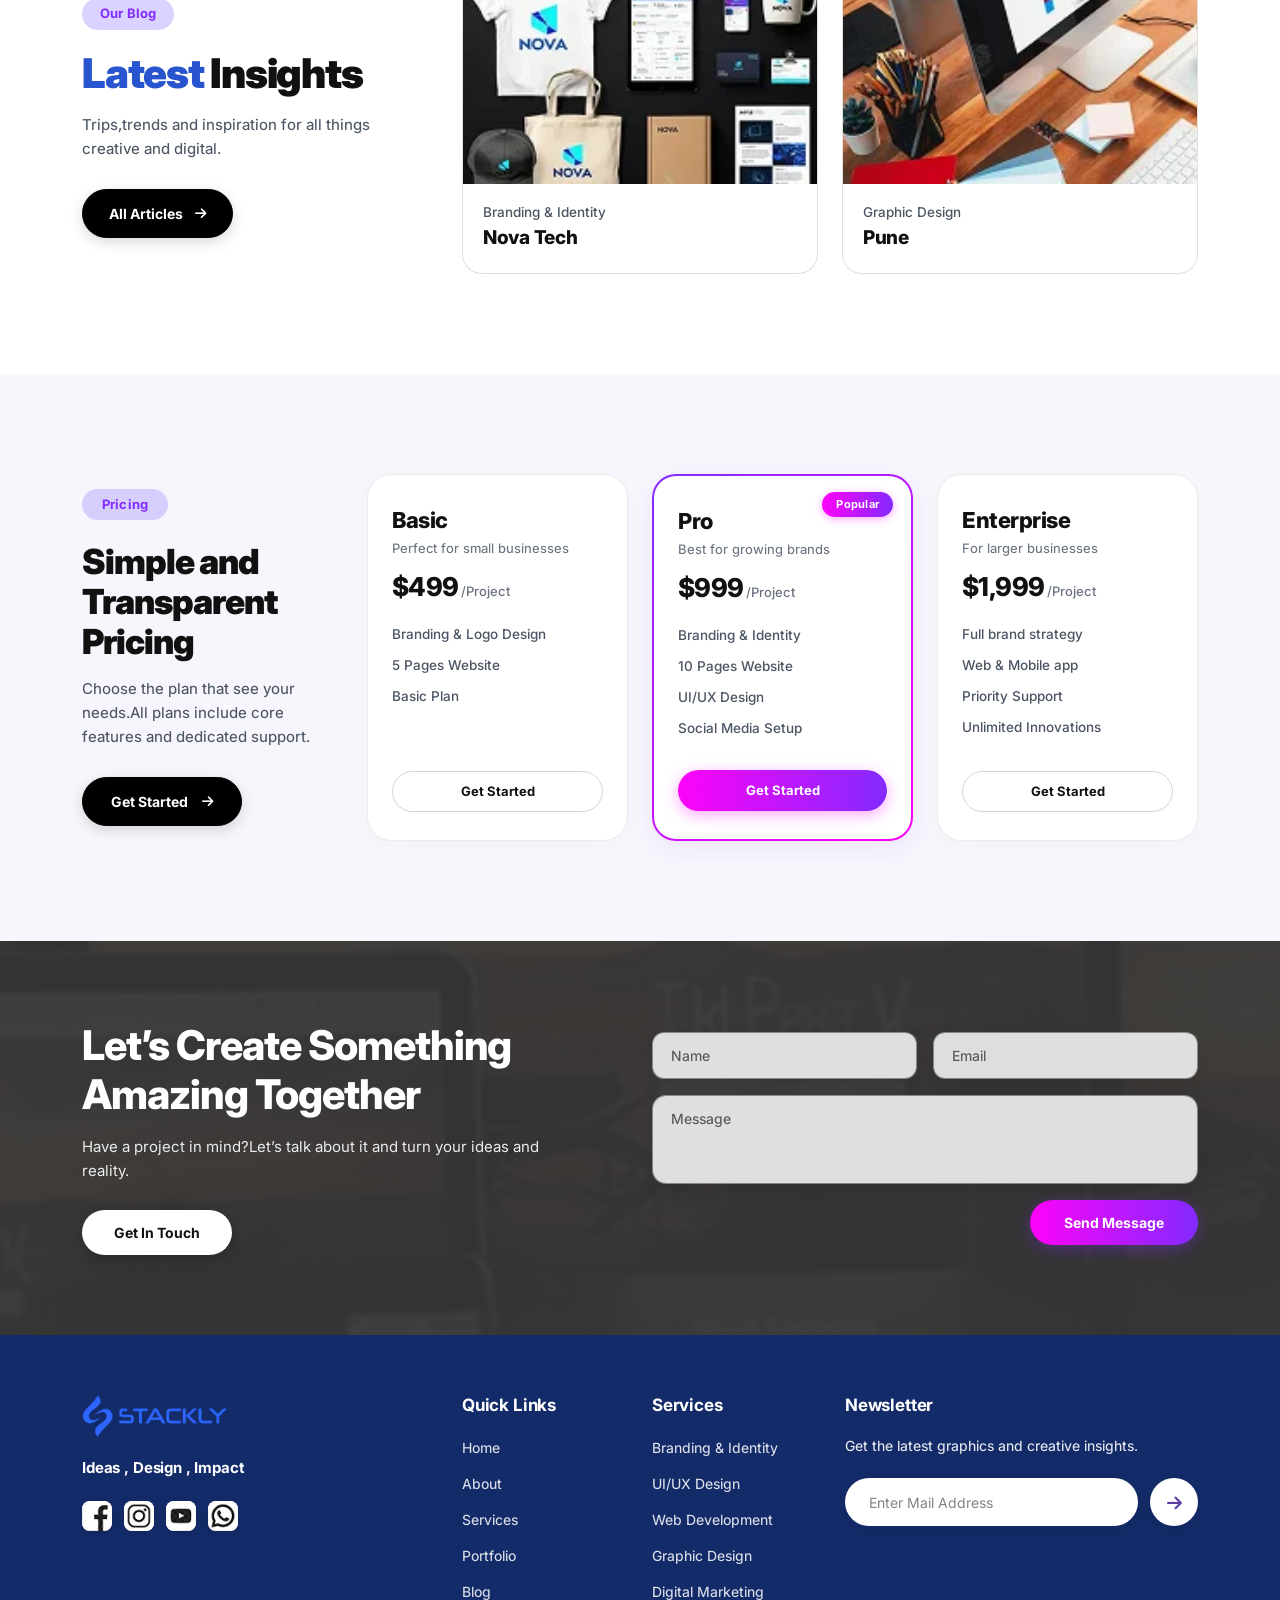
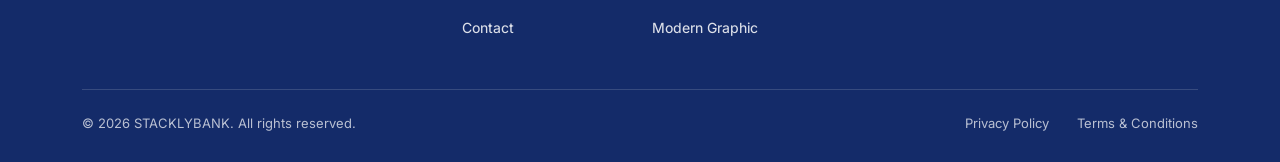
==== commit 6fb465e6: "refactor: preloader added" ====
--- a/index.html
+++ b/index.html
@@ -29,6 +29,71 @@
     <link rel="stylesheet" href="assets/css/styles.css" />
   </head>
   <body data-page="home">
+    <!-- Theme Preloader Screen -->
+    <div id="preloader" class="preloader-overlay" aria-hidden="true">
+      <!-- Ambient Background Lighting Orbs & Mesh -->
+      <div class="preloader-ambient-glow glow-1"></div>
+      <div class="preloader-ambient-glow glow-2"></div>
+      <div class="preloader-ambient-glow glow-3"></div>
+      <div class="preloader-grid-layer"></div>
+
+      <!-- Preloader Main Content -->
+      <div class="preloader-content">
+        <!-- Animated Brand Visual with Orbital Energy Rings -->
+        <div class="preloader-visual-wrapper">
+          <div class="preloader-orbit-ring ring-outer"></div>
+          <div class="preloader-orbit-ring ring-middle"></div>
+          <div class="preloader-orbit-ring ring-inner"></div>
+          <div class="preloader-logo-core">
+            <img
+              src="assets/images/stackly-logo.webp"
+              alt="Stackly Creative Agency"
+              class="preloader-logo-img"
+            />
+            <div class="preloader-logo-halo"></div>
+          </div>
+        </div>
+
+        <!-- Typography & Brand Presentation -->
+        <div class="preloader-branding">
+          <span class="preloader-badge">
+            <i class="fa-solid fa-wand-magic-sparkles me-1"></i> Creative Agency
+          </span>
+          <h1 class="preloader-brand-title">
+            <span class="brand-letter">S</span
+            ><span class="brand-letter">t</span
+            ><span class="brand-letter">a</span
+            ><span class="brand-letter">c</span
+            ><span class="brand-letter">k</span
+            ><span class="brand-letter">l</span
+            ><span class="brand-letter">y</span>
+          </h1>
+          <p class="preloader-status-text" id="preloaderStatus">
+            Crafting Digital Experiences...
+          </p>
+        </div>
+
+        <!-- Progress Indicator -->
+        <div class="preloader-progress-module">
+          <div class="preloader-progress-info">
+            <span class="preloader-loading-label">EXPERIENCE LOADING</span>
+            <span class="preloader-percentage-num" id="preloaderPercent"
+              >0%</span
+            >
+          </div>
+          <div class="preloader-track">
+            <div class="preloader-bar" id="preloaderBar">
+              <span class="preloader-bar-light"></span>
+            </div>
+          </div>
+        </div>
+      </div>
+
+      <!-- Cinematic Top & Bottom Split Shutters -->
+      <div class="preloader-shutter shutter-top"></div>
+      <div class="preloader-shutter shutter-bottom"></div>
+    </div>
+
     <!-- Common Header Placeholder -->
     <div id="header-placeholder"></div>
 
--- a/assets/css/styles.css
+++ b/assets/css/styles.css
@@ -22,6 +22,538 @@
   padding-top: var(--header-height);
   background-color: #fdfdfd;
   color: #121212;
+}
+
+body.preloader-active {
+  overflow: hidden !important;
+  height: 100vh;
+}
+
+/* THEME PRELOADER COMPONENT STYLES */
+
+.preloader-overlay {
+  position: fixed;
+  top: 0;
+  left: 0;
+  width: 100vw;
+  height: 100vh;
+  z-index: 999999;
+  display: flex;
+  align-items: center;
+  justify-content: center;
+  background-color: #08070d;
+  overflow: hidden;
+  font-family: var(--font-inter);
+  pointer-events: all;
+  transition: visibility 0.8s ease;
+}
+
+.preloader-overlay.preloader-hidden {
+  display: none !important;
+  visibility: hidden !important;
+  pointer-events: none !important;
+}
+
+/* Ambient Glowing Background Lights */
+.preloader-ambient-glow {
+  position: absolute;
+  border-radius: 50%;
+  filter: blur(90px);
+  pointer-events: none;
+  opacity: 0.65;
+  transition: opacity 0.6s ease;
+  will-change: transform, opacity;
+}
+
+.preloader-ambient-glow.glow-1 {
+  width: 520px;
+  height: 520px;
+  top: -10%;
+  left: 15%;
+  background: radial-gradient(
+    circle,
+    rgba(131, 42, 255, 0.45) 0%,
+    rgba(131, 42, 255, 0) 70%
+  );
+  animation: preloaderGlowFloat1 6s ease-in-out infinite alternate;
+}
+
+.preloader-ambient-glow.glow-2 {
+  width: 580px;
+  height: 580px;
+  bottom: -15%;
+  right: 12%;
+  background: radial-gradient(
+    circle,
+    rgba(253, 3, 249, 0.38) 0%,
+    rgba(253, 3, 249, 0) 70%
+  );
+  animation: preloaderGlowFloat2 7s ease-in-out infinite alternate;
+}
+
+.preloader-ambient-glow.glow-3 {
+  width: 440px;
+  height: 440px;
+  top: 35%;
+  left: 35%;
+  background: radial-gradient(
+    circle,
+    rgba(40, 85, 207, 0.32) 0%,
+    rgba(40, 85, 207, 0) 70%
+  );
+  animation: preloaderGlowFloat3 5s ease-in-out infinite alternate;
+}
+
+/* Subtle Cyber Mesh Grid */
+.preloader-grid-layer {
+  position: absolute;
+  inset: 0;
+  background-image:
+    linear-gradient(rgba(255, 255, 255, 0.03) 1px, transparent 1px),
+    linear-gradient(90deg, rgba(255, 255, 255, 0.03) 1px, transparent 1px);
+  background-size: 40px 40px;
+  background-position: center center;
+  opacity: 0.5;
+  pointer-events: none;
+  mask-image: radial-gradient(circle at center, black 40%, transparent 80%);
+  -webkit-mask-image: radial-gradient(
+    circle at center,
+    black 40%,
+    transparent 80%
+  );
+}
+
+/* Main Content Container */
+.preloader-content {
+  position: relative;
+  z-index: 10;
+  display: flex;
+  flex-direction: column;
+  align-items: center;
+  text-align: center;
+  max-width: 460px;
+  width: 90%;
+  padding: 30px 20px;
+  transition:
+    opacity 0.45s ease,
+    transform 0.5s cubic-bezier(0.16, 1, 0.3, 1);
+  will-change: opacity, transform;
+}
+
+/* Visual Wrapper with Rotating Kinetic Rings */
+.preloader-visual-wrapper {
+  position: relative;
+  width: 140px;
+  height: 140px;
+  display: flex;
+  align-items: center;
+  justify-content: center;
+  margin-bottom: 24px;
+}
+
+.preloader-orbit-ring {
+  position: absolute;
+  border-radius: 50%;
+  pointer-events: none;
+}
+
+.preloader-orbit-ring.ring-outer {
+  width: 136px;
+  height: 136px;
+  border: 1.5px dashed rgba(131, 42, 255, 0.45);
+  animation: preloaderSpinClockwise 10s linear infinite;
+}
+
+.preloader-orbit-ring.ring-middle {
+  width: 114px;
+  height: 114px;
+  border: 2px solid transparent;
+  border-top-color: #fd03f9;
+  border-bottom-color: #2855cf;
+  animation: preloaderSpinCounter 3.5s cubic-bezier(0.45, 0.05, 0.55, 0.95)
+    infinite;
+  filter: drop-shadow(0 0 10px rgba(253, 3, 249, 0.6));
+}
+
+.preloader-orbit-ring.ring-inner {
+  width: 92px;
+  height: 92px;
+  border: 1px solid rgba(255, 255, 255, 0.12);
+  border-left-color: #832aff;
+  border-right-color: rgba(131, 42, 255, 0.6);
+  animation: preloaderSpinClockwise 2.2s ease-in-out infinite;
+}
+
+.preloader-logo-core {
+  width: 74px;
+  height: 74px;
+  border-radius: 50%;
+  background: linear-gradient(
+    135deg,
+    rgba(255, 255, 255, 0.1) 0%,
+    rgba(255, 255, 255, 0.02) 100%
+  );
+  backdrop-filter: blur(12px);
+  -webkit-backdrop-filter: blur(12px);
+  border: 1px solid rgba(255, 255, 255, 0.18);
+  display: flex;
+  align-items: center;
+  justify-content: center;
+  position: relative;
+  box-shadow:
+    0 12px 32px rgba(0, 0, 0, 0.6),
+    inset 0 0 16px rgba(131, 42, 255, 0.25);
+  animation: preloaderCorePulse 2.2s ease-in-out infinite alternate;
+}
+
+.preloader-logo-img {
+  max-width: 42px;
+  max-height: 42px;
+  object-fit: contain;
+  filter: drop-shadow(0 4px 10px rgba(0, 0, 0, 0.5));
+  animation: preloaderLogoBreathe 2s ease-in-out infinite alternate;
+}
+
+.preloader-logo-halo {
+  position: absolute;
+  inset: -6px;
+  border-radius: 50%;
+  background: linear-gradient(135deg, #832aff, #fd03f9, #2855cf);
+  opacity: 0.35;
+  filter: blur(12px);
+  z-index: -1;
+  animation: preloaderHaloPulse 2s ease-in-out infinite alternate;
+}
+
+/* Branding Typography */
+.preloader-branding {
+  display: flex;
+  flex-direction: column;
+  align-items: center;
+}
+
+.preloader-badge {
+  display: inline-flex;
+  align-items: center;
+  padding: 4px 14px;
+  font-size: 11px;
+  font-weight: 700;
+  text-transform: uppercase;
+  letter-spacing: 2px;
+  color: #d8b4fe;
+  background: rgba(131, 42, 255, 0.14);
+  border: 1px solid rgba(131, 42, 255, 0.35);
+  border-radius: 100px;
+  margin-bottom: 12px;
+  box-shadow: 0 0 15px rgba(131, 42, 255, 0.2);
+}
+
+.preloader-brand-title {
+  font-size: 28px;
+  font-weight: 900;
+  letter-spacing: 5px;
+  text-transform: uppercase;
+  color: #ffffff;
+  margin: 0 0 8px 0;
+  display: flex;
+  justify-content: center;
+  align-items: center;
+  gap: 1px;
+}
+
+.preloader-brand-title .brand-letter {
+  display: inline-block;
+  background: linear-gradient(180deg, #ffffff 15%, #e0c8ff 55%, #fd03f9 100%);
+  background-clip: text;
+  -webkit-background-clip: text;
+  -webkit-text-fill-color: transparent;
+  animation: preloaderLetterShimmer 1.8s ease-in-out infinite;
+}
+
+.preloader-brand-title .brand-letter:nth-child(1) {
+  animation-delay: 0.05s;
+}
+.preloader-brand-title .brand-letter:nth-child(2) {
+  animation-delay: 0.12s;
+}
+.preloader-brand-title .brand-letter:nth-child(3) {
+  animation-delay: 0.19s;
+}
+.preloader-brand-title .brand-letter:nth-child(4) {
+  animation-delay: 0.26s;
+}
+.preloader-brand-title .brand-letter:nth-child(5) {
+  animation-delay: 0.33s;
+}
+.preloader-brand-title .brand-letter:nth-child(6) {
+  animation-delay: 0.4s;
+}
+.preloader-brand-title .brand-letter:nth-child(7) {
+  animation-delay: 0.47s;
+}
+
+.preloader-status-text {
+  font-size: 13px;
+  font-weight: 500;
+  color: rgba(255, 255, 255, 0.6);
+  letter-spacing: 0.4px;
+  margin: 0;
+  min-height: 20px;
+  transition:
+    opacity 0.25s ease,
+    transform 0.25s ease;
+}
+
+/* Progress Module */
+.preloader-progress-module {
+  width: 100%;
+  max-width: 320px;
+  margin-top: 24px;
+}
+
+.preloader-progress-info {
+  display: flex;
+  justify-content: space-between;
+  align-items: center;
+  margin-bottom: 9px;
+  font-size: 11px;
+  letter-spacing: 1.5px;
+  font-weight: 600;
+  text-transform: uppercase;
+}
+
+.preloader-loading-label {
+  color: rgba(255, 255, 255, 0.45);
+}
+
+.preloader-percentage-num {
+  color: #ffffff;
+  font-variant-numeric: tabular-nums;
+  font-weight: 800;
+  text-shadow: 0 0 12px rgba(253, 3, 249, 0.6);
+}
+
+.preloader-track {
+  width: 100%;
+  height: 7px;
+  background: rgba(255, 255, 255, 0.08);
+  border-radius: 20px;
+  overflow: hidden;
+  padding: 1px;
+  border: 1px solid rgba(255, 255, 255, 0.1);
+  box-shadow: inset 0 2px 5px rgba(0, 0, 0, 0.5);
+  position: relative;
+}
+
+.preloader-bar {
+  height: 100%;
+  width: 0%;
+  border-radius: 20px;
+  background: linear-gradient(
+    90deg,
+    #6750a4 0%,
+    #832aff 35%,
+    #fd03f9 70%,
+    #2855cf 100%
+  );
+  box-shadow: 0 0 16px rgba(253, 3, 249, 0.85);
+  position: relative;
+  transition: width 0.05s linear;
+  will-change: width;
+}
+
+.preloader-bar-light {
+  position: absolute;
+  right: 0;
+  top: 50%;
+  transform: translateY(-50%);
+  width: 8px;
+  height: 8px;
+  background: #ffffff;
+  border-radius: 50%;
+  box-shadow:
+    0 0 8px #ffffff,
+    0 0 16px #fd03f9;
+}
+
+/* Split Exit Shutters */
+.preloader-shutter {
+  position: absolute;
+  left: 0;
+  width: 100%;
+  height: 50.5%;
+  background: #08070d;
+  z-index: 5;
+  transition: transform 0.7s cubic-bezier(0.77, 0, 0.175, 1);
+  will-change: transform;
+}
+
+.preloader-shutter.shutter-top {
+  top: 0;
+  border-bottom: 1px solid rgba(131, 42, 255, 0.2);
+}
+
+.preloader-shutter.shutter-bottom {
+  bottom: 0;
+  border-top: 1px solid rgba(253, 3, 249, 0.2);
+}
+
+/* Preloader Loaded & Exit State */
+.preloader-overlay.preloader-loaded .preloader-content {
+  opacity: 0;
+  transform: scale(0.92) translateY(-10px);
+}
+
+.preloader-overlay.preloader-loaded .preloader-ambient-glow {
+  opacity: 0;
+}
+
+.preloader-overlay.preloader-loaded .preloader-grid-layer {
+  opacity: 0;
+}
+
+.preloader-overlay.preloader-loaded .shutter-top {
+  transform: translateY(-101%);
+}
+
+.preloader-overlay.preloader-loaded .shutter-bottom {
+  transform: translateY(101%);
+}
+
+/* Mobile Responsiveness for Preloader */
+@media (max-width: 576px) {
+  .preloader-visual-wrapper {
+    width: 120px;
+    height: 120px;
+    margin-bottom: 20px;
+  }
+
+  .preloader-orbit-ring.ring-outer {
+    width: 118px;
+    height: 118px;
+  }
+
+  .preloader-orbit-ring.ring-middle {
+    width: 98px;
+    height: 98px;
+  }
+
+  .preloader-orbit-ring.ring-inner {
+    width: 78px;
+    height: 78px;
+  }
+
+  .preloader-logo-core {
+    width: 62px;
+    height: 62px;
+  }
+
+  .preloader-logo-img {
+    max-width: 34px;
+    max-height: 34px;
+  }
+
+  .preloader-brand-title {
+    font-size: 24px;
+    letter-spacing: 4px;
+  }
+
+  .preloader-progress-module {
+    max-width: 270px;
+  }
+}
+
+/* Keyframe Animations */
+@keyframes preloaderSpinClockwise {
+  0% {
+    transform: rotate(0deg);
+  }
+  100% {
+    transform: rotate(360deg);
+  }
+}
+
+@keyframes preloaderSpinCounter {
+  0% {
+    transform: rotate(0deg);
+  }
+  100% {
+    transform: rotate(-360deg);
+  }
+}
+
+@keyframes preloaderCorePulse {
+  0% {
+    transform: scale(0.97);
+    box-shadow:
+      0 8px 24px rgba(0, 0, 0, 0.5),
+      inset 0 0 12px rgba(131, 42, 255, 0.2);
+  }
+  100% {
+    transform: scale(1.03);
+    box-shadow:
+      0 14px 36px rgba(131, 42, 255, 0.25),
+      inset 0 0 20px rgba(253, 3, 249, 0.35);
+  }
+}
+
+@keyframes preloaderHaloPulse {
+  0% {
+    opacity: 0.25;
+    transform: scale(0.92);
+  }
+  100% {
+    opacity: 0.55;
+    transform: scale(1.12);
+  }
+}
+
+@keyframes preloaderLogoBreathe {
+  0% {
+    transform: scale(0.95);
+  }
+  100% {
+    transform: scale(1.05);
+  }
+}
+
+@keyframes preloaderLetterShimmer {
+  0%,
+  100% {
+    transform: translateY(0);
+    filter: brightness(1);
+  }
+  50% {
+    transform: translateY(-3px);
+    filter: brightness(1.25) drop-shadow(0 0 6px rgba(253, 3, 249, 0.7));
+  }
+}
+
+@keyframes preloaderGlowFloat1 {
+  0% {
+    transform: translate(0, 0) scale(1);
+  }
+  100% {
+    transform: translate(30px, 20px) scale(1.1);
+  }
+}
+
+@keyframes preloaderGlowFloat2 {
+  0% {
+    transform: translate(0, 0) scale(1);
+  }
+  100% {
+    transform: translate(-25px, -20px) scale(1.08);
+  }
+}
+
+@keyframes preloaderGlowFloat3 {
+  0% {
+    transform: translate(0, 0) scale(1);
+  }
+  100% {
+    transform: translate(15px, -25px) scale(1.15);
+  }
 }
 
 /* HEADER COMPONENT STYLES */
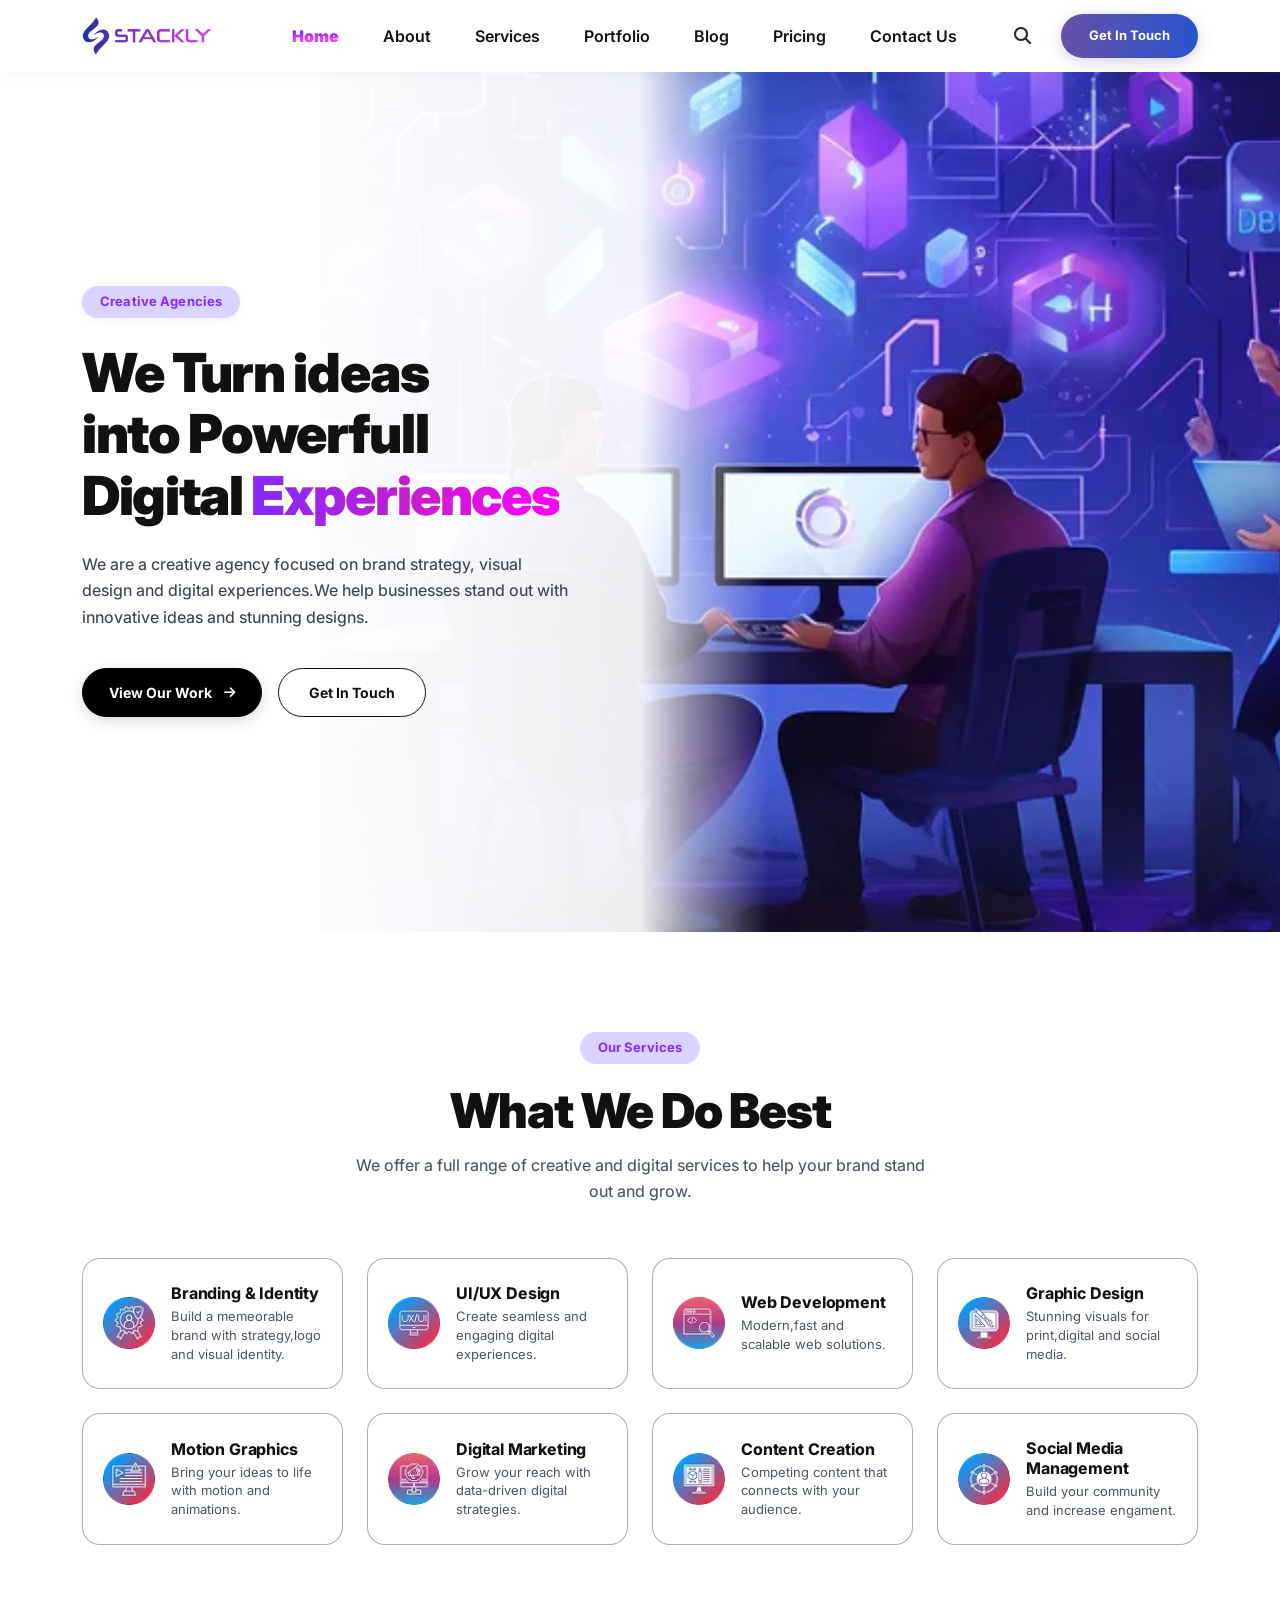
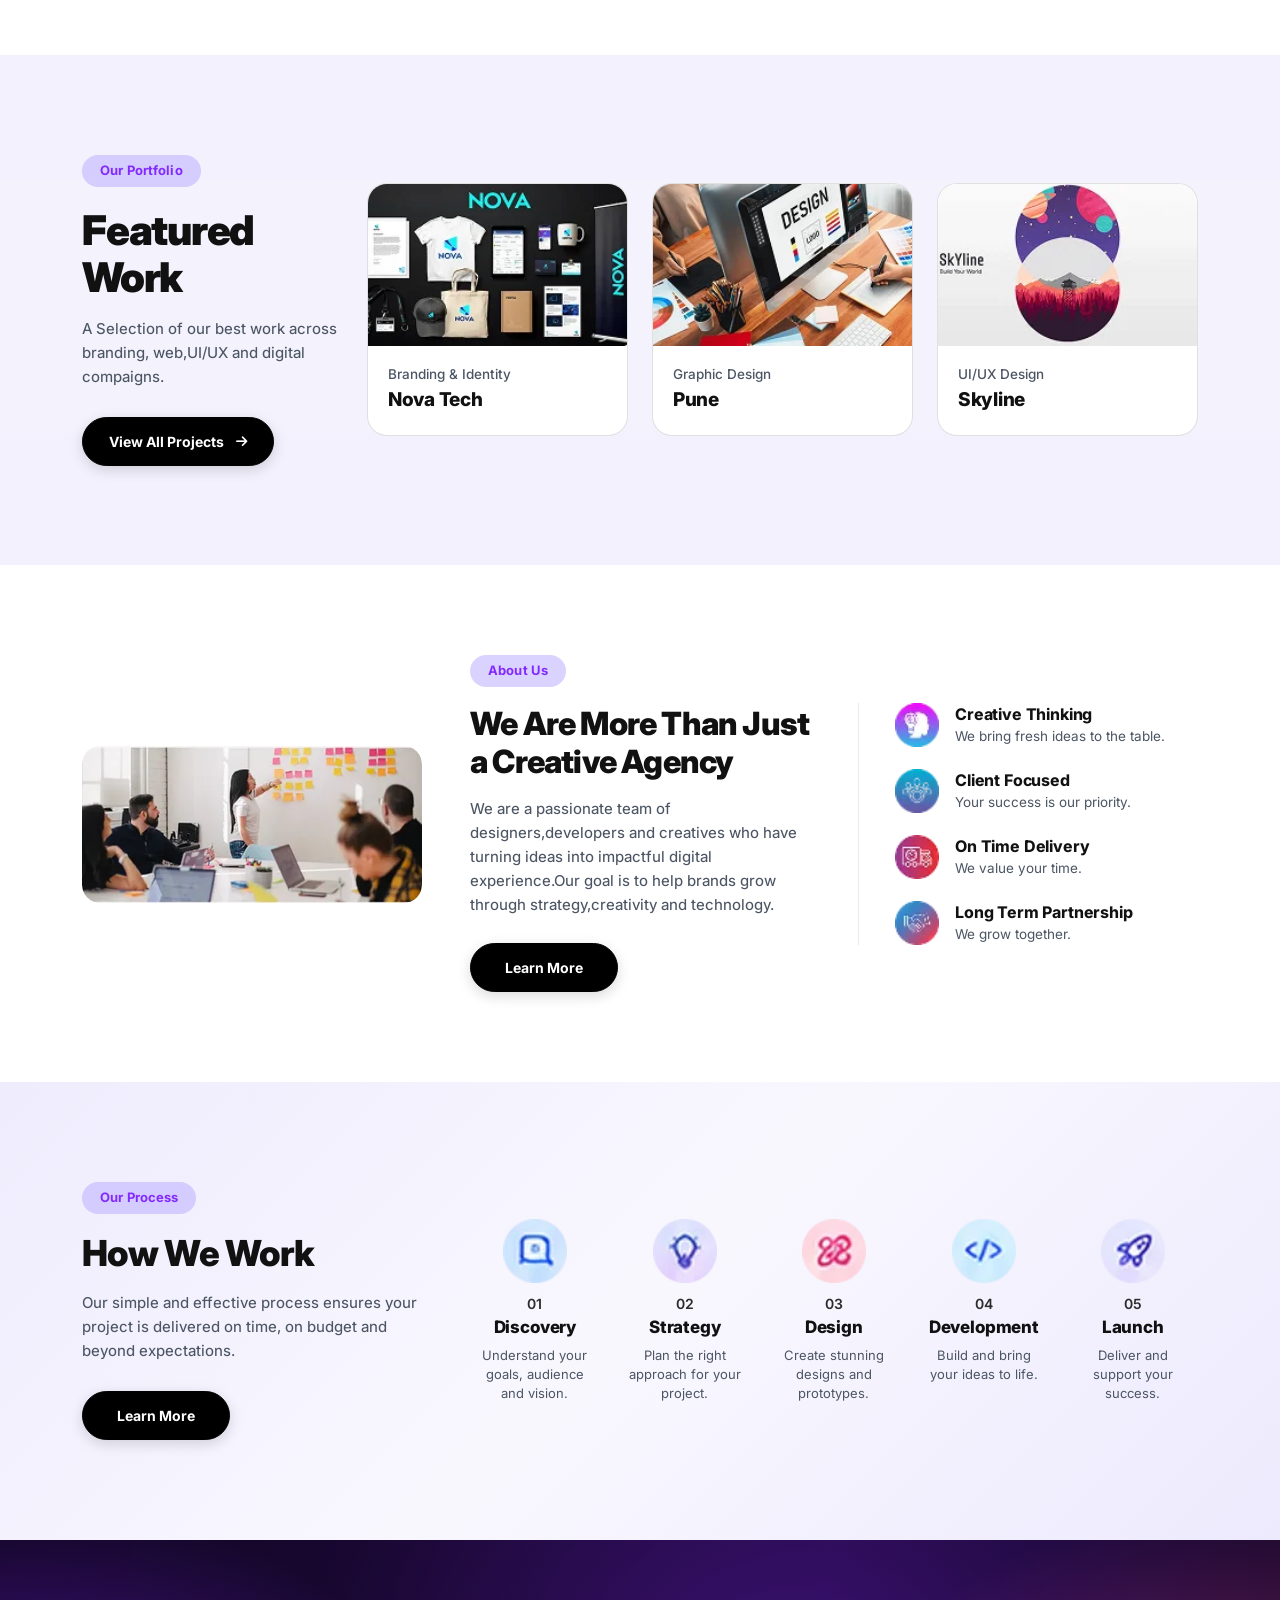
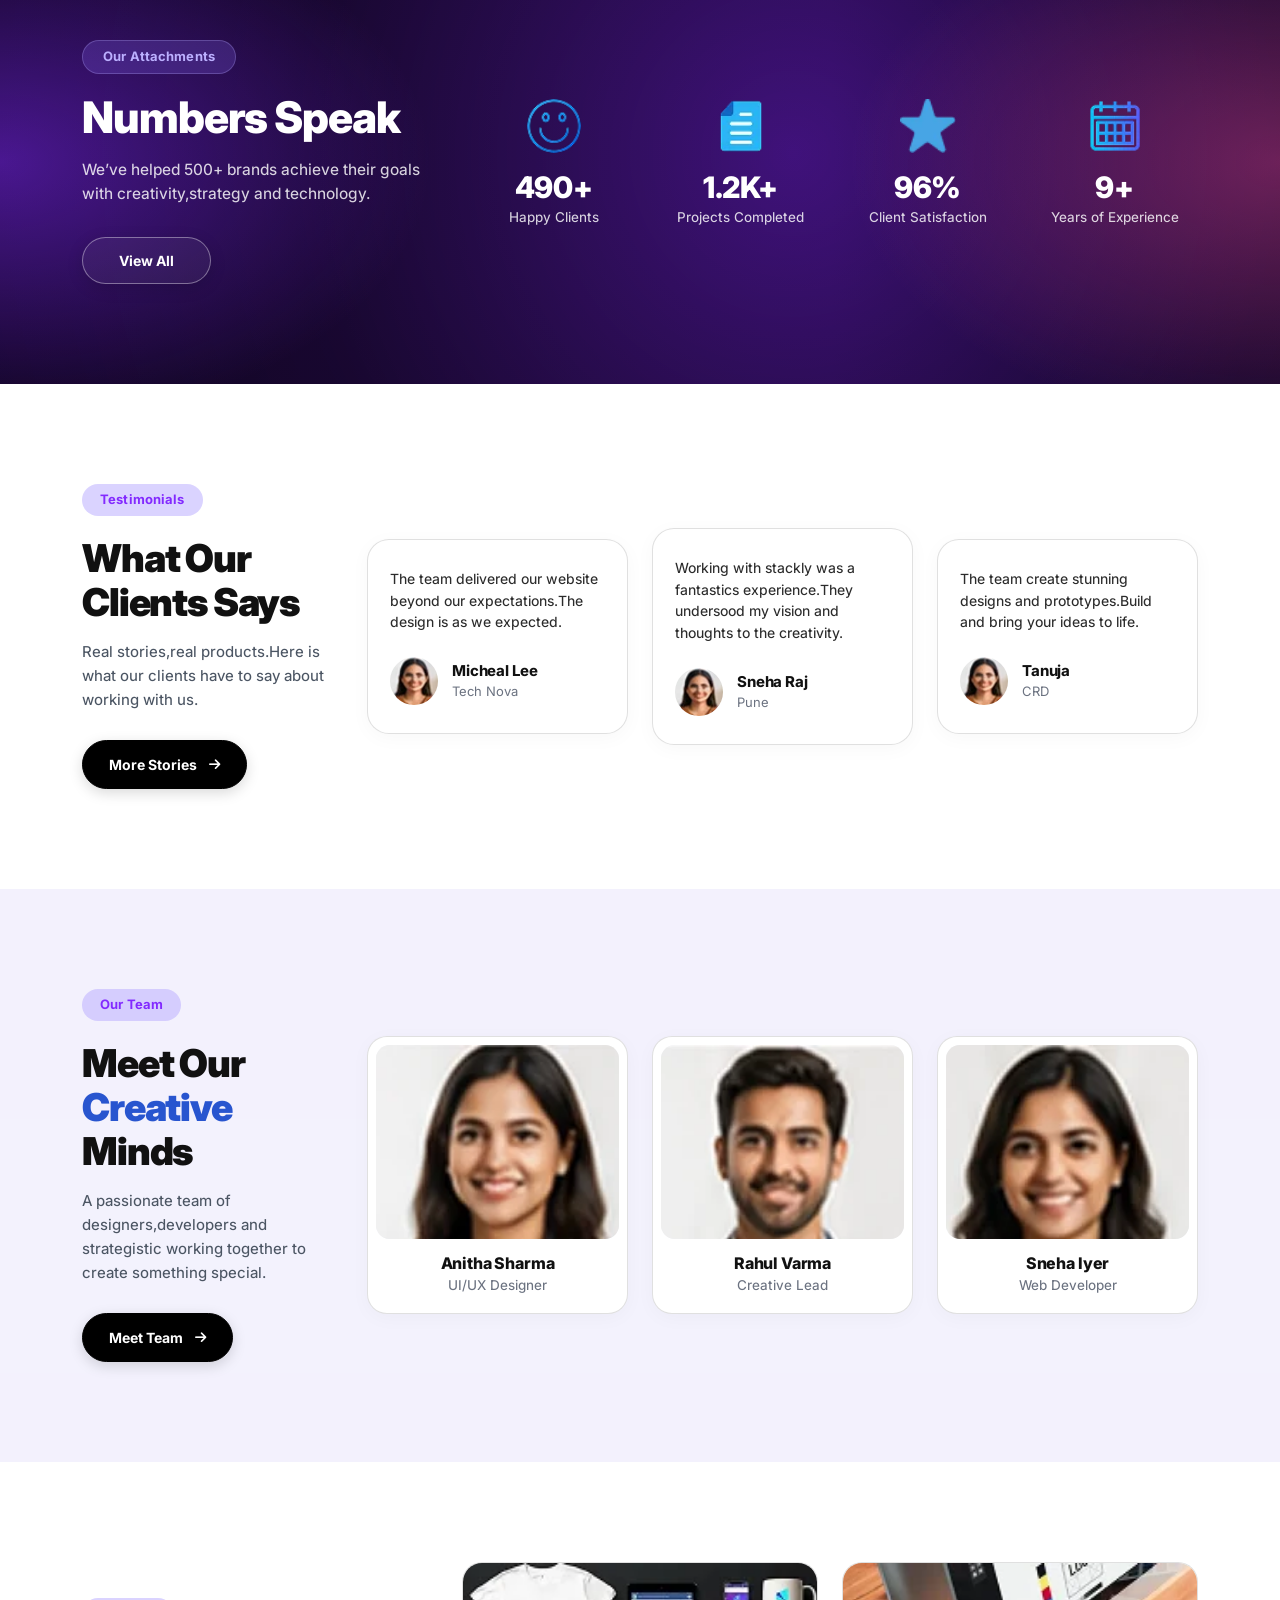
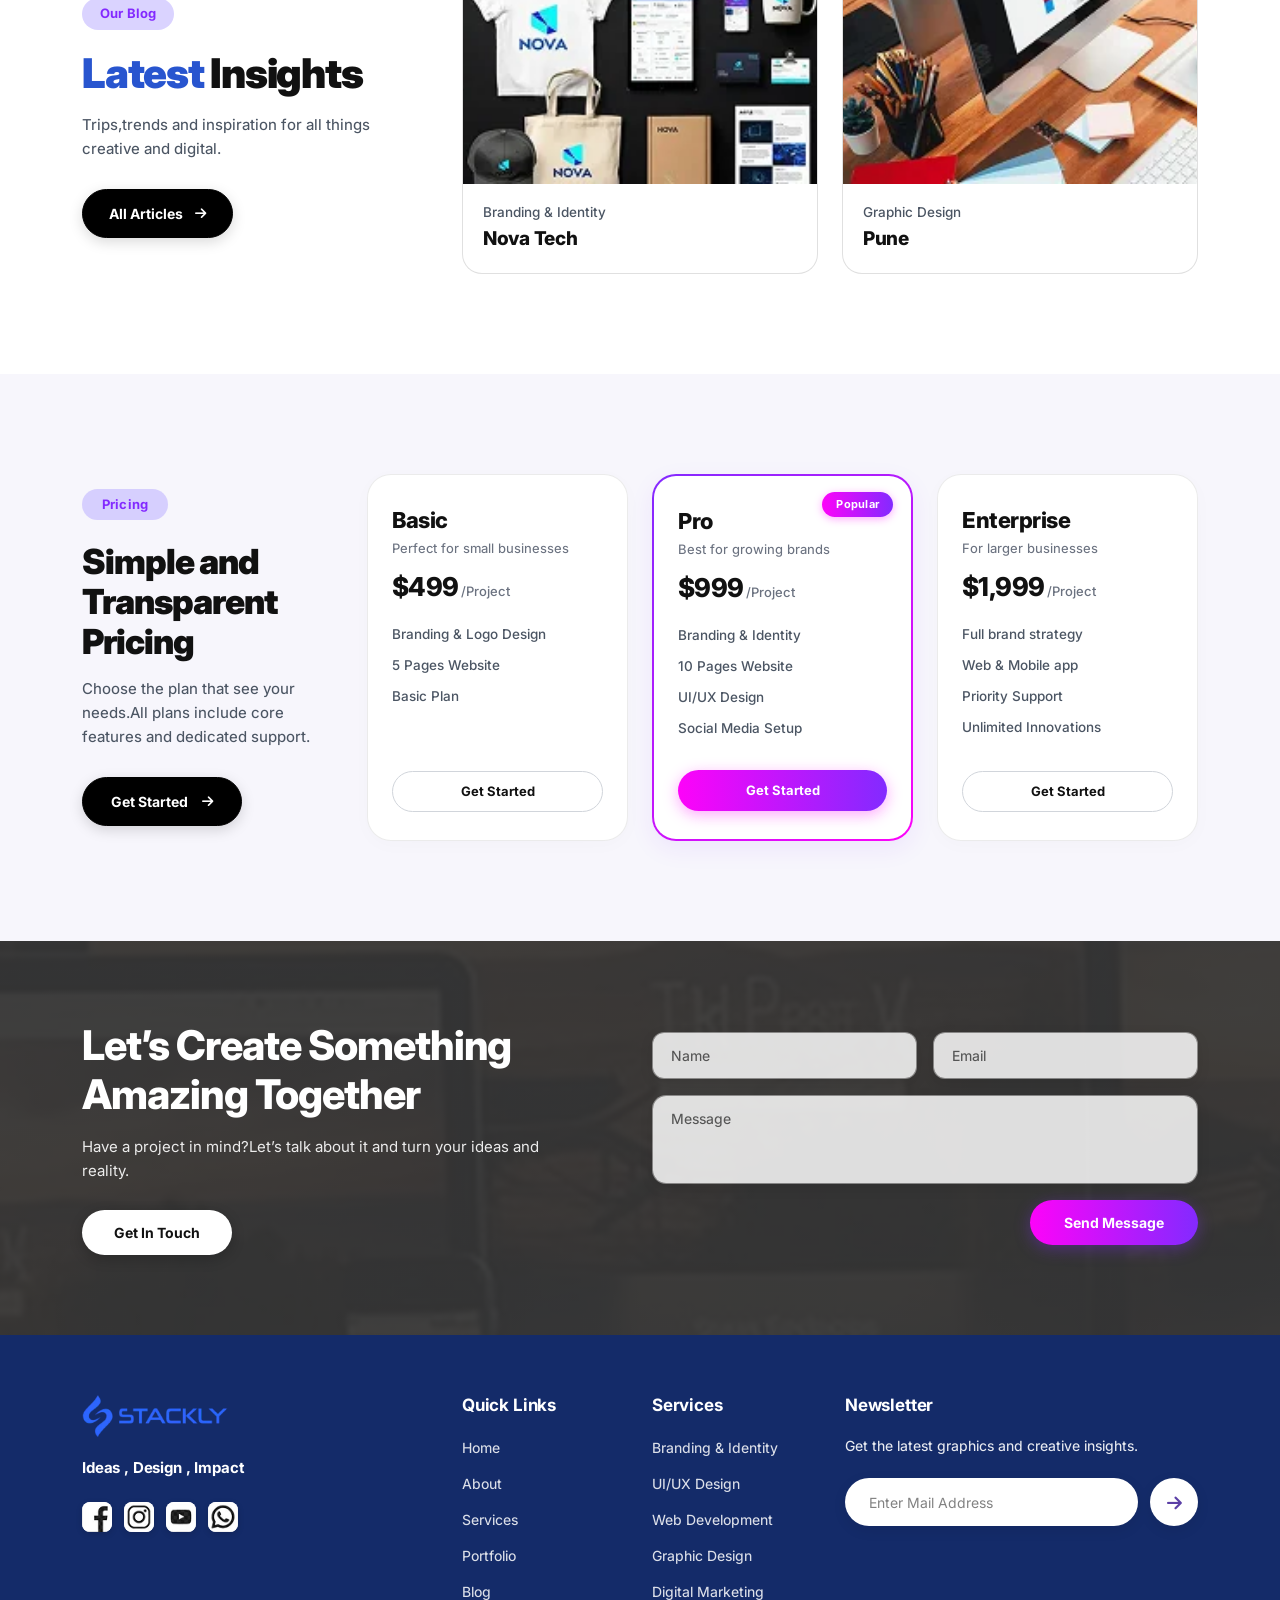
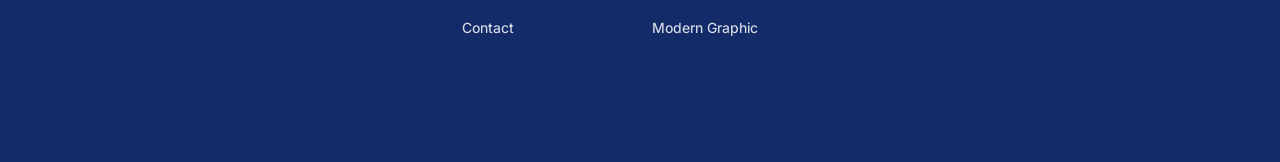
==== commit f9ae8822: "refactor: animations added" ====
--- a/index.html
+++ b/index.html
@@ -114,7 +114,10 @@
         <div class="container hero-container">
           <div class="row align-items-center min-vh-hero">
             <!-- Left Content Column -->
-            <div class="col-lg-7 col-xl-6 hero-content-col">
+            <div
+              class="col-lg-7 col-xl-6 hero-content-col reveal"
+              data-reveal="fade-right"
+            >
               <div class="hero-badge">
                 <span>Creative Agencies</span>
               </div>
@@ -146,7 +149,7 @@
       <section class="what-we-do-section">
         <div class="container">
           <!-- Section Header -->
-          <div class="section-header text-center">
+          <div class="section-header text-center reveal" data-reveal="fade-up">
             <div class="section-badge">
               <span>Our Services</span>
             </div>
@@ -158,9 +161,9 @@
           </div>
 
           <!-- Services Grid -->
-          <div class="row g-4 services-grid">
+          <div class="row g-4 services-grid" data-reveal-stagger="100">
             <!-- Service Card 1 -->
-            <div class="col-12 col-sm-6 col-lg-3">
+            <div class="col-12 col-sm-6 col-lg-3 reveal" data-reveal="fade-up">
               <div class="service-card">
                 <div class="service-icon-wrapper">
                   <img
@@ -180,7 +183,7 @@
             </div>
 
             <!-- Service Card 2 -->
-            <div class="col-12 col-sm-6 col-lg-3">
+            <div class="col-12 col-sm-6 col-lg-3 reveal" data-reveal="fade-up">
               <div class="service-card">
                 <div class="service-icon-wrapper">
                   <img
@@ -199,7 +202,7 @@
             </div>
 
             <!-- Service Card 3 -->
-            <div class="col-12 col-sm-6 col-lg-3">
+            <div class="col-12 col-sm-6 col-lg-3 reveal" data-reveal="fade-up">
               <div class="service-card">
                 <div class="service-icon-wrapper">
                   <img
@@ -218,7 +221,7 @@
             </div>
 
             <!-- Service Card 4 -->
-            <div class="col-12 col-sm-6 col-lg-3">
+            <div class="col-12 col-sm-6 col-lg-3 reveal" data-reveal="fade-up">
               <div class="service-card">
                 <div class="service-icon-wrapper">
                   <img
@@ -237,7 +240,7 @@
             </div>
 
             <!-- Service Card 5 -->
-            <div class="col-12 col-sm-6 col-lg-3">
+            <div class="col-12 col-sm-6 col-lg-3 reveal" data-reveal="fade-up">
               <div class="service-card">
                 <div class="service-icon-wrapper">
                   <img
@@ -256,7 +259,7 @@
             </div>
 
             <!-- Service Card 6 -->
-            <div class="col-12 col-sm-6 col-lg-3">
+            <div class="col-12 col-sm-6 col-lg-3 reveal" data-reveal="fade-up">
               <div class="service-card">
                 <div class="service-icon-wrapper">
                   <img
@@ -275,7 +278,7 @@
             </div>
 
             <!-- Service Card 7 -->
-            <div class="col-12 col-sm-6 col-lg-3">
+            <div class="col-12 col-sm-6 col-lg-3 reveal" data-reveal="fade-up">
               <div class="service-card">
                 <div class="service-icon-wrapper">
                   <img
@@ -294,7 +297,7 @@
             </div>
 
             <!-- Service Card 8 -->
-            <div class="col-12 col-sm-6 col-lg-3">
+            <div class="col-12 col-sm-6 col-lg-3 reveal" data-reveal="fade-up">
               <div class="service-card">
                 <div class="service-icon-wrapper">
                   <img
@@ -320,7 +323,7 @@
         <div class="container">
           <div class="row g-4 align-items-center">
             <!-- Left Info Column -->
-            <div class="col-12 col-lg-3">
+            <div class="col-12 col-lg-3 reveal" data-reveal="fade-right">
               <div class="featured-work-content">
                 <div class="featured-badge">
                   <span>Our Portfolio</span>
@@ -340,7 +343,11 @@
             </div>
 
             <!-- Card 1: Nova Tech -->
-            <div class="col-12 col-sm-6 col-md-4 col-lg-3">
+            <div
+              class="col-12 col-sm-6 col-md-4 col-lg-3 reveal"
+              data-reveal="fade-up"
+              data-reveal-delay="100"
+            >
               <a href="#" class="featured-work-card-link">
                 <div class="featured-work-card">
                   <div class="featured-work-img-wrapper">
@@ -361,7 +368,11 @@
             </div>
 
             <!-- Card 2: Pune -->
-            <div class="col-12 col-sm-6 col-md-4 col-lg-3">
+            <div
+              class="col-12 col-sm-6 col-md-4 col-lg-3 reveal"
+              data-reveal="fade-up"
+              data-reveal-delay="200"
+            >
               <a href="#" class="featured-work-card-link">
                 <div class="featured-work-card">
                   <div class="featured-work-img-wrapper">
@@ -380,7 +391,11 @@
             </div>
 
             <!-- Card 3: Skyline -->
-            <div class="col-12 col-sm-6 col-md-4 col-lg-3">
+            <div
+              class="col-12 col-sm-6 col-md-4 col-lg-3 reveal"
+              data-reveal="fade-up"
+              data-reveal-delay="300"
+            >
               <a href="#" class="featured-work-card-link">
                 <div class="featured-work-card">
                   <div class="featured-work-img-wrapper">
@@ -406,7 +421,10 @@
         <div class="container">
           <div class="row align-items-center g-4 g-xl-5">
             <!-- Left Column: Image -->
-            <div class="col-12 col-lg-4 col-xl-4">
+            <div
+              class="col-12 col-lg-4 col-xl-4 reveal"
+              data-reveal="fade-right"
+            >
               <div class="home-about-img-wrapper">
                 <img
                   src="assets/images/home/home-about-us-leftside-image.webp"
@@ -417,7 +435,11 @@
             </div>
 
             <!-- Middle Column: Content & CTA -->
-            <div class="col-12 col-lg-4 col-xl-4">
+            <div
+              class="col-12 col-lg-4 col-xl-4 reveal"
+              data-reveal="fade-up"
+              data-reveal-delay="100"
+            >
               <div class="home-about-content">
                 <div class="home-about-badge">
                   <span>About Us</span>
@@ -438,10 +460,17 @@
             </div>
 
             <!-- Right Column: Features List with Divider -->
-            <div class="col-12 col-lg-4 col-xl-4">
-              <div class="home-about-features">
+            <div
+              class="col-12 col-lg-4 col-xl-4 reveal"
+              data-reveal="fade-left"
+              data-reveal-delay="200"
+            >
+              <div class="home-about-features" data-reveal-stagger="100">
                 <!-- Feature 1 -->
-                <div class="home-about-feature-item">
+                <div
+                  class="home-about-feature-item reveal"
+                  data-reveal="fade-up"
+                >
                   <div class="home-about-feature-icon">
                     <img
                       src="assets/images/home/home-about-us-icon-1.webp"
@@ -457,7 +486,10 @@
                 </div>
 
                 <!-- Feature 2 -->
-                <div class="home-about-feature-item">
+                <div
+                  class="home-about-feature-item reveal"
+                  data-reveal="fade-up"
+                >
                   <div class="home-about-feature-icon">
                     <img
                       src="assets/images/home/home-about-us-icon-2.webp"
@@ -473,7 +505,10 @@
                 </div>
 
                 <!-- Feature 3 -->
-                <div class="home-about-feature-item">
+                <div
+                  class="home-about-feature-item reveal"
+                  data-reveal="fade-up"
+                >
                   <div class="home-about-feature-icon">
                     <img
                       src="assets/images/home/home-about-us-icon-3.webp"
@@ -487,7 +522,10 @@
                 </div>
 
                 <!-- Feature 4 -->
-                <div class="home-about-feature-item">
+                <div
+                  class="home-about-feature-item reveal"
+                  data-reveal="fade-up"
+                >
                   <div class="home-about-feature-icon">
                     <img
                       src="assets/images/home/home-about-us-icon-4.webp"
@@ -512,7 +550,10 @@
         <div class="container">
           <div class="row align-items-center g-4 g-xl-5">
             <!-- Left Column: Content & CTA -->
-            <div class="col-12 col-lg-4 col-xl-4">
+            <div
+              class="col-12 col-lg-4 col-xl-4 reveal"
+              data-reveal="fade-right"
+            >
               <div class="home-process-content">
                 <div class="home-process-badge">
                   <span>Our Process</span>
@@ -530,9 +571,12 @@
 
             <!-- Right Column: 5 Step Process Grid -->
             <div class="col-12 col-lg-8 col-xl-8">
-              <div class="home-process-steps">
+              <div class="home-process-steps" data-reveal-stagger="100">
                 <!-- Step 1 -->
-                <div class="home-process-step-item">
+                <div
+                  class="home-process-step-item reveal"
+                  data-reveal="fade-up"
+                >
                   <div class="process-icon-wrapper">
                     <img
                       src="assets/images/home/home-our-process-icon-1.webp"
@@ -548,7 +592,10 @@
                 </div>
 
                 <!-- Step 2 -->
-                <div class="home-process-step-item">
+                <div
+                  class="home-process-step-item reveal"
+                  data-reveal="fade-up"
+                >
                   <div class="process-icon-wrapper">
                     <img
                       src="assets/images/home/home-our-process-icon-2.webp"
@@ -564,7 +611,10 @@
                 </div>
 
                 <!-- Step 3 -->
-                <div class="home-process-step-item">
+                <div
+                  class="home-process-step-item reveal"
+                  data-reveal="fade-up"
+                >
                   <div class="process-icon-wrapper">
                     <img
                       src="assets/images/home/home-our-process-icon-3.webp"
@@ -580,7 +630,10 @@
                 </div>
 
                 <!-- Step 4 -->
-                <div class="home-process-step-item">
+                <div
+                  class="home-process-step-item reveal"
+                  data-reveal="fade-up"
+                >
                   <div class="process-icon-wrapper">
                     <img
                       src="assets/images/home/home-our-process-icon-4.webp"
@@ -596,7 +649,10 @@
                 </div>
 
                 <!-- Step 5 -->
-                <div class="home-process-step-item">
+                <div
+                  class="home-process-step-item reveal"
+                  data-reveal="fade-up"
+                >
                   <div class="process-icon-wrapper">
                     <img
                       src="assets/images/home/home-our-process-icon-5.webp"
@@ -621,7 +677,10 @@
         <div class="container">
           <div class="row align-items-center g-4 g-xl-5">
             <!-- Left Column: Content & CTA -->
-            <div class="col-12 col-lg-5 col-xl-4">
+            <div
+              class="col-12 col-lg-5 col-xl-4 reveal"
+              data-reveal="fade-right"
+            >
               <div class="home-stats-content">
                 <div class="home-stats-badge">
                   <span>Our Attachments</span>
@@ -639,9 +698,9 @@
 
             <!-- Right Column: 4 Stats / Counter Grid -->
             <div class="col-12 col-lg-7 col-xl-8">
-              <div class="home-stats-grid">
+              <div class="home-stats-grid" data-reveal-stagger="120">
                 <!-- Stat 1: Happy Clients -->
-                <div class="home-stat-item">
+                <div class="home-stat-item reveal" data-reveal="fade-up">
                   <div class="stat-icon-wrapper">
                     <img
                       src="assets/images/home/home-our-attachments-icon-1.webp"
@@ -658,7 +717,7 @@
                 </div>
 
                 <!-- Stat 2: Projects Completed -->
-                <div class="home-stat-item">
+                <div class="home-stat-item reveal" data-reveal="fade-up">
                   <div class="stat-icon-wrapper">
                     <img
                       src="assets/images/home/home-our-attachments-icon-2.webp"
@@ -679,7 +738,7 @@
                 </div>
 
                 <!-- Stat 3: Client Satisfaction -->
-                <div class="home-stat-item">
+                <div class="home-stat-item reveal" data-reveal="fade-up">
                   <div class="stat-icon-wrapper">
                     <img
                       src="assets/images/home/home-our-attachments-icon-3.webp"
@@ -696,7 +755,7 @@
                 </div>
 
                 <!-- Stat 4: Years of Experience -->
-                <div class="home-stat-item">
+                <div class="home-stat-item reveal" data-reveal="fade-up">
                   <div class="stat-icon-wrapper">
                     <img
                       src="assets/images/home/home-our-attachments-icon-4.webp"
@@ -722,7 +781,7 @@
         <div class="container">
           <div class="row g-4 align-items-center">
             <!-- Left Info Column -->
-            <div class="col-12 col-lg-3">
+            <div class="col-12 col-lg-3 reveal" data-reveal="fade-right">
               <div class="testimonials-content">
                 <div class="testimonials-badge">
                   <span>Testimonials</span>
@@ -742,7 +801,11 @@
             </div>
 
             <!-- Card 1: Micheal Lee -->
-            <div class="col-12 col-sm-6 col-md-4 col-lg-3">
+            <div
+              class="col-12 col-sm-6 col-md-4 col-lg-3 reveal"
+              data-reveal="fade-up"
+              data-reveal-delay="100"
+            >
               <div class="testimonial-card">
                 <p class="testimonial-text">
                   The team delivered our website beyond our expectations.The
@@ -763,7 +826,11 @@
             </div>
 
             <!-- Card 2: Sneha Raj -->
-            <div class="col-12 col-sm-6 col-md-4 col-lg-3">
+            <div
+              class="col-12 col-sm-6 col-md-4 col-lg-3 reveal"
+              data-reveal="fade-up"
+              data-reveal-delay="200"
+            >
               <div class="testimonial-card">
                 <p class="testimonial-text">
                   Working with stackly was a fantastics experience.They
@@ -784,7 +851,11 @@
             </div>
 
             <!-- Card 3: Tanuja -->
-            <div class="col-12 col-sm-6 col-md-4 col-lg-3">
+            <div
+              class="col-12 col-sm-6 col-md-4 col-lg-3 reveal"
+              data-reveal="fade-up"
+              data-reveal-delay="300"
+            >
               <div class="testimonial-card">
                 <p class="testimonial-text">
                   The team create stunning designs and prototypes.Build and
@@ -812,7 +883,7 @@
         <div class="container">
           <div class="row g-4 align-items-center">
             <!-- Left Info Column -->
-            <div class="col-12 col-lg-3">
+            <div class="col-12 col-lg-3 reveal" data-reveal="fade-right">
               <div class="team-content">
                 <div class="team-badge">
                   <span>Our Team</span>
@@ -834,7 +905,11 @@
             </div>
 
             <!-- Card 1: Anitha Sharma -->
-            <div class="col-12 col-sm-6 col-md-4 col-lg-3">
+            <div
+              class="col-12 col-sm-6 col-md-4 col-lg-3 reveal"
+              data-reveal="fade-up"
+              data-reveal-delay="100"
+            >
               <div class="team-card">
                 <div class="team-card-img-wrapper">
                   <img
@@ -851,7 +926,11 @@
             </div>
 
             <!-- Card 2: Rahul Varma -->
-            <div class="col-12 col-sm-6 col-md-4 col-lg-3">
+            <div
+              class="col-12 col-sm-6 col-md-4 col-lg-3 reveal"
+              data-reveal="fade-up"
+              data-reveal-delay="200"
+            >
               <div class="team-card">
                 <div class="team-card-img-wrapper">
                   <img
@@ -868,7 +947,11 @@
             </div>
 
             <!-- Card 3: Sneha Iyer -->
-            <div class="col-12 col-sm-6 col-md-4 col-lg-3">
+            <div
+              class="col-12 col-sm-6 col-md-4 col-lg-3 reveal"
+              data-reveal="fade-up"
+              data-reveal-delay="300"
+            >
               <div class="team-card">
                 <div class="team-card-img-wrapper">
                   <img
@@ -892,7 +975,7 @@
         <div class="container">
           <div class="row g-4 align-items-center">
             <!-- Left Info Column -->
-            <div class="col-12 col-lg-4">
+            <div class="col-12 col-lg-4 reveal" data-reveal="fade-right">
               <div class="home-blog-content">
                 <div class="home-blog-badge">
                   <span>Our Blog</span>
@@ -914,7 +997,11 @@
             </div>
 
             <!-- Card 1: Nova Tech -->
-            <div class="col-12 col-sm-6 col-lg-4">
+            <div
+              class="col-12 col-sm-6 col-lg-4 reveal"
+              data-reveal="fade-up"
+              data-reveal-delay="150"
+            >
               <a href="#" class="home-blog-card-link">
                 <div class="home-blog-card">
                   <div class="home-blog-img-wrapper">
@@ -935,7 +1022,11 @@
             </div>
 
             <!-- Card 2: Pune -->
-            <div class="col-12 col-sm-6 col-lg-4">
+            <div
+              class="col-12 col-sm-6 col-lg-4 reveal"
+              data-reveal="fade-up"
+              data-reveal-delay="300"
+            >
               <a href="#" class="home-blog-card-link">
                 <div class="home-blog-card">
                   <div class="home-blog-img-wrapper">
@@ -961,7 +1052,7 @@
         <div class="container">
           <div class="row g-4 align-items-stretch">
             <!-- Left Info Column -->
-            <div class="col-12 col-lg-3">
+            <div class="col-12 col-lg-3 reveal" data-reveal="fade-right">
               <div class="home-pricing-content">
                 <div class="home-pricing-badge">
                   <span>Pricing</span>
@@ -983,7 +1074,11 @@
             </div>
 
             <!-- Card 1: Basic -->
-            <div class="col-12 col-sm-6 col-md-4 col-lg-3">
+            <div
+              class="col-12 col-sm-6 col-md-4 col-lg-3 reveal"
+              data-reveal="fade-up"
+              data-reveal-delay="100"
+            >
               <div class="pricing-card">
                 <div class="pricing-card-header">
                   <h3 class="pricing-plan-name">Basic</h3>
@@ -1005,7 +1100,11 @@
             </div>
 
             <!-- Card 2: Pro -->
-            <div class="col-12 col-sm-6 col-md-4 col-lg-3">
+            <div
+              class="col-12 col-sm-6 col-md-4 col-lg-3 reveal"
+              data-reveal="fade-up"
+              data-reveal-delay="200"
+            >
               <div class="pricing-card popular">
                 <span class="pricing-popular-badge">Popular</span>
                 <div class="pricing-card-header">
@@ -1029,7 +1128,11 @@
             </div>
 
             <!-- Card 3: Enterprise -->
-            <div class="col-12 col-sm-6 col-md-4 col-lg-3">
+            <div
+              class="col-12 col-sm-6 col-md-4 col-lg-3 reveal"
+              data-reveal="fade-up"
+              data-reveal-delay="300"
+            >
               <div class="pricing-card">
                 <div class="pricing-card-header">
                   <h3 class="pricing-plan-name">Enterprise</h3>
@@ -1059,7 +1162,7 @@
         <div class="container">
           <div class="row align-items-center gy-4">
             <!-- Left Content Column -->
-            <div class="col-12 col-lg-6">
+            <div class="col-12 col-lg-6 reveal" data-reveal="fade-right">
               <div class="get-in-touch-content">
                 <h2 class="get-in-touch-title">
                   Let’s Create Something Amazing Together
@@ -1073,7 +1176,7 @@
             </div>
 
             <!-- Right Form Column -->
-            <div class="col-12 col-lg-6">
+            <div class="col-12 col-lg-6 reveal" data-reveal="fade-left">
               <form class="get-in-touch-form">
                 <div class="row g-3 mb-3">
                   <div class="col-12 col-sm-6">
--- a/assets/css/styles.css
+++ b/assets/css/styles.css
@@ -3293,3 +3293,125 @@
     font-size: 14px;
   }
 }
+
+/* ==========================================================================
+   SCROLL REVEAL ANIMATIONS ENGINE
+   High-performance, hardware-accelerated scroll animations with cubic-bezier easing
+   ========================================================================== */
+
+.reveal,
+[data-reveal] {
+  opacity: 0;
+  transition-property: opacity, transform;
+  transition-duration: 0.85s;
+  transition-timing-function: cubic-bezier(0.16, 1, 0.3, 1);
+  will-change: opacity, transform;
+  backface-visibility: hidden;
+}
+
+/* Directional & Scale Variants */
+.reveal-fade-up,
+[data-reveal="fade-up"],
+.reveal:not([class*="reveal-fade-"]):not([class*="reveal-zoom"]):not(
+    [class*="reveal-flip"]
+  ) {
+  transform: translateY(32px);
+}
+
+.reveal-fade-down,
+[data-reveal="fade-down"] {
+  transform: translateY(-32px);
+}
+
+.reveal-fade-left,
+[data-reveal="fade-left"] {
+  transform: translateX(40px);
+}
+
+.reveal-fade-right,
+[data-reveal="fade-right"] {
+  transform: translateX(-40px);
+}
+
+.reveal-zoom-in,
+[data-reveal="zoom-in"] {
+  transform: scale(0.92);
+}
+
+.reveal-zoom-out,
+[data-reveal="zoom-out"] {
+  transform: scale(1.06);
+}
+
+.reveal-fade,
+[data-reveal="fade"] {
+  transform: none;
+}
+
+/* Revealed Active State */
+.reveal.is-revealed,
+[data-reveal].is-revealed {
+  opacity: 1 !important;
+  transform: translate3d(0, 0, 0) scale(1) !important;
+}
+
+/* Transition Delays */
+.reveal-delay-1,
+[data-reveal-delay="100"] {
+  transition-delay: 0.1s;
+}
+.reveal-delay-2,
+[data-reveal-delay="200"] {
+  transition-delay: 0.2s;
+}
+.reveal-delay-3,
+[data-reveal-delay="300"] {
+  transition-delay: 0.3s;
+}
+.reveal-delay-4,
+[data-reveal-delay="400"] {
+  transition-delay: 0.4s;
+}
+.reveal-delay-5,
+[data-reveal-delay="500"] {
+  transition-delay: 0.5s;
+}
+.reveal-delay-6,
+[data-reveal-delay="600"] {
+  transition-delay: 0.6s;
+}
+.reveal-delay-7,
+[data-reveal-delay="700"] {
+  transition-delay: 0.7s;
+}
+.reveal-delay-8,
+[data-reveal-delay="800"] {
+  transition-delay: 0.8s;
+}
+
+/* Transition Durations */
+[data-reveal-duration="500"] {
+  transition-duration: 0.5s;
+}
+[data-reveal-duration="600"] {
+  transition-duration: 0.6s;
+}
+[data-reveal-duration="800"] {
+  transition-duration: 0.8s;
+}
+[data-reveal-duration="1000"] {
+  transition-duration: 1s;
+}
+[data-reveal-duration="1200"] {
+  transition-duration: 1.2s;
+}
+
+/* Accessibility Support */
+@media (prefers-reduced-motion: reduce) {
+  .reveal,
+  [data-reveal] {
+    opacity: 1 !important;
+    transform: none !important;
+    transition: none !important;
+  }
+}
